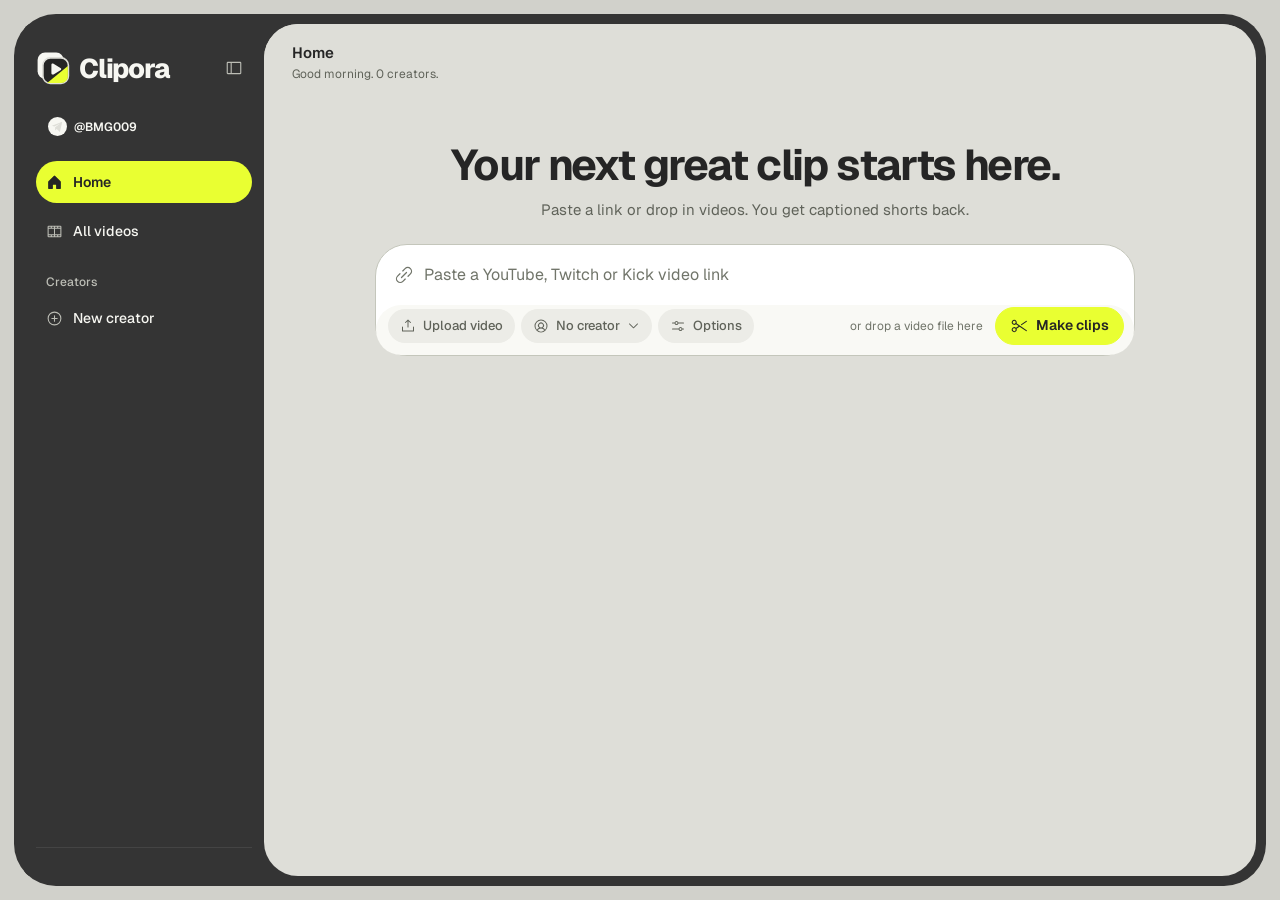
==== web/index.html @ 56793421 "Add Clipora studio redesign and Telegram identity" ====
<!doctype html>
<html lang="en">
<head>
<meta charset="utf-8">
<meta name="viewport" content="width=device-width, initial-scale=1">
<title>Clipora</title>
<link rel="icon" type="image/svg+xml" href="/brand/favicon.svg">
<link rel="preconnect" href="https://fonts.googleapis.com">
<link rel="preconnect" href="https://fonts.gstatic.com" crossorigin>
<link href="https://fonts.googleapis.com/css2?family=Geist:wght@400;500;600;700&family=Inter:wght@300&family=Archivo+Black&family=Anton&family=Poppins:wght@800&display=swap" rel="stylesheet">
<style>
:root{
  --brand:#e9ff32;--brand-press:#F27A1F;--brand-ink:#252525;--brand-soft:#FFF2E8;--brand-line:#FFD9BC;--brand-deep:#A9480A;
  --frame:#343434;--frame-2:#2C221D;--frame-line:rgba(255,255,255,.08);--frame-text:#F4EEEA;--frame-dim:#A99A91;
  --bg:#FFFFFF;--muted:#F7F4F1;--line:#EEE8E4;--line-2:#E1D9D3;
  --text:#211813;--dim:#6D6159;--faint:#A0948C;
  --good:#0F8A57;--good-soft:#E6F6EE;--bad:#D3343F;--bad-soft:#FDECEE;--live:#E5323F;
  --r-lg:16px;--r:12px;--r-sm:8px;
  color-scheme:light;
}
*{box-sizing:border-box}
[hidden]{display:none!important}
html,body{height:100%}
body{margin:0;background:var(--frame);color:var(--text);font:14px/1.5 "Geist","Segoe UI",system-ui,sans-serif;-webkit-font-smoothing:antialiased;overflow:hidden}
h1,h2,h3,h4,p{margin:0}
button,input,select,textarea{font:inherit;color:inherit}
svg{width:18px;height:18px;flex:none;fill:currentColor}
::selection{background:var(--brand-line)}
:focus-visible{outline:2px solid var(--brand);outline-offset:2px}
::-webkit-scrollbar{width:10px;height:10px}::-webkit-scrollbar-thumb{background:#E2D9D7;border-radius:999px;border:3px solid #fff}

/* ---------- frame */
.app{display:grid;grid-template-columns:240px minmax(0,1fr);height:100vh}
.side{background:var(--frame);color:var(--frame-text);display:flex;flex-direction:column;height:100vh;padding:14px 10px 12px;min-width:0}
.side-head{display:flex;align-items:center;justify-content:space-between;gap:8px;padding:4px 4px 22px 6px}
.side-head .logo{height:36px;width:auto;display:block}
.side-head .mark{display:none;width:34px;height:34px}
.icon-btn{width:36px;height:36px;display:grid;place-items:center;border-radius:var(--r);border:0;background:transparent;color:var(--dim);cursor:pointer;flex:none}
.side .icon-btn{color:var(--frame-dim)}
.icon-btn:active{background:var(--muted)}.side .icon-btn:active{background:var(--frame-2)}
.nav{display:flex;flex-direction:column;gap:2px;overflow-y:auto;flex:1;min-height:0;scrollbar-width:none}
.nav::-webkit-scrollbar{display:none}
.nav h4{font-size:12px;font-weight:500;color:var(--frame-dim);padding:14px 10px 4px}
.nav-item{display:flex;align-items:center;gap:10px;width:100%;min-height:34px;padding:0 10px;border-radius:7px;border:0;background:transparent;color:var(--frame-text);font-size:14px;font-weight:500;cursor:pointer;text-align:left}
.nav-item svg{width:17px;height:17px}
.nav-item svg{color:var(--frame-dim)}
.nav-item:active{background:var(--frame-2)}
.nav-item.on{background:var(--brand);color:var(--brand-ink);font-weight:600}
.nav-item.on svg{color:var(--brand-ink)}
.label{flex:1;min-width:0;overflow:hidden;text-overflow:ellipsis;white-space:nowrap}
.count{font-size:11px;font-weight:600;padding:2px 8px;border-radius:999px;background:rgba(255,255,255,.1);color:var(--frame-text);white-space:nowrap}
.nav-item.on .count{background:rgba(42,26,18,.14);color:var(--brand-ink)}
.avatar{width:26px;height:26px;border-radius:50%;background:rgba(255,139,51,.18);color:#FFB27A;display:grid;place-items:center;font-size:11px;font-weight:700;flex:none;overflow:hidden}
img.avatar{object-fit:cover;background:rgba(255,255,255,.08)}
.tav{width:34px;height:34px;border-radius:50%;object-fit:cover;flex:none;background:var(--muted)}
#title{display:flex;align-items:center;gap:10px}
.chprev{display:flex;align-items:center;gap:12px;padding:10px 12px;border-radius:12px;background:var(--muted);animation:rise .25s ease both}
.chprev img,.chprev .ph{width:44px;height:44px;border-radius:50%;object-fit:cover;flex:none;background:#EFE7E1}
.chprev b{display:block;font-size:14px;color:var(--brand-ink)}
.chprev span{font-size:12px;color:var(--faint)}
.chprev.bad{background:#FDECEC;color:#A12A2A;font-size:13px}
.chprev .sk{width:120px}
.nav-item.on .avatar{background:var(--brand-ink);color:var(--brand)}
.nav-item.on img.avatar{background:var(--brand-ink)}
.live-dot{width:8px;height:8px;border-radius:50%;background:var(--live);animation:pulse 1.3s infinite;flex:none}
.side-foot{display:flex;flex-direction:column;gap:2px;padding-top:12px;border-top:1px solid var(--frame-line)}
.side-card{background:var(--frame-2);border-radius:var(--r);padding:12px 14px;margin-top:8px;font-size:12px;color:var(--frame-dim);display:flex;flex-direction:column;gap:7px}
.side-card div{display:flex;align-items:center;gap:9px}
.led{width:7px;height:7px;border-radius:50%;background:#3DDC97;flex:none}.led.no{background:#FF6B78}.led.mid{background:var(--brand)}
.plans-btn{margin-top:10px;width:100%;background:var(--frame-text);color:var(--brand-ink);border:0}
.scrim{display:none}

main{background:var(--bg);margin:8px 8px 8px 0;border-radius:var(--r-lg);height:calc(100vh - 16px);overflow-y:auto;min-width:0;scrollbar-gutter:stable}
.topbar{position:sticky;top:0;z-index:5;background:var(--bg);display:flex;flex-wrap:wrap;align-items:center;gap:12px;padding:10px 28px;min-height:54px;border-bottom:1px solid transparent;transition:border-color .2s ease}
.topbar.stuck{border-color:var(--line)}
#vbanner:empty{display:none}
.upd{display:grid;gap:14px}
.upd ul{margin:0;padding-left:18px;display:grid;gap:4px;font-size:13px;color:var(--text);max-height:180px;overflow:auto}
.upd ul small{color:var(--dim)}
.upd .cmd{display:flex;gap:8px;align-items:center}
.upd .cmd code{flex:1;min-width:0;overflow-wrap:anywhere;font-size:12px;background:var(--muted);border-radius:8px;padding:9px 11px}
.upd h3{font-size:13px;font-weight:600;color:var(--brand-ink);margin:0}
.vb{display:flex;align-items:center;gap:12px;margin:12px 28px 0;padding:12px 12px 12px 16px;border-radius:12px;background:#FFF4E6;color:#7A3E0C;font-size:14px;animation:rise .3s ease both}
.vb svg{width:18px;height:18px;flex:none;color:var(--brand-deep)}
.vb span{flex:1;min-width:0}
.vb b{color:#5A2C06}
@media (max-width:640px){.vb{margin:10px 16px 0;flex-wrap:wrap}}
.topbar .titles{flex:1;min-width:0}
#tpic:empty{display:none}
#tpic img,#tpic .avatar{width:42px;height:42px;border-radius:50%;object-fit:cover;display:block;font-size:15px}
#tpic span.avatar{background:var(--brand-soft);color:var(--brand-deep);display:grid;place-items:center;font-weight:700}
#tpic.live img,#tpic.live .avatar{padding:2px;background:#fff;border:2px solid #E5323F}
.topbar.tabbed{border-color:var(--line)}
.topbar.tabbed .titles{flex:0 1 auto;max-width:34%}
.topbar.tabbed #actions{margin-left:auto}
.utabs:empty{display:none}
.utabs{display:flex;gap:2px;padding:3px;background:var(--muted);border-radius:11px;overflow-x:auto;scrollbar-width:none}
@media (min-width:761px){.topbar.tabbed{position:sticky}.topbar.tabbed .utabs{position:absolute;left:50%;top:50%;transform:translate(-50%,-50%)}.topbar.tabbed .titles{max-width:calc(50% - 230px)}}
@media (max-width:760px){.utabs{order:5;flex-basis:100%;margin:2px 0 0;position:relative}.topbar.tabbed .titles{max-width:none;flex:1}}
.utabs .tabbtn{height:34px;padding:0 14px;border-radius:8px;background:transparent;color:var(--dim);font-size:13px;transition:background-color .18s ease,color .18s ease}
.utabs .tabbtn:hover{background:#EDE3DB;color:var(--text)}
.utabs .tabbtn::after{display:none}
.utabs .tabbtn.on{background:transparent;color:var(--brand-ink)}
.utabs .tabbtn{position:relative;z-index:1}
.utabs .ind{position:absolute;top:3px;bottom:3px;left:0;border-radius:8px;background:var(--brand);z-index:0;transition:transform .32s cubic-bezier(.3,.7,.2,1),width .32s cubic-bezier(.3,.7,.2,1)}
.utabs .tabbtn,.utabs .tabbtn svg,.utabs .tabbtn .n{transition:color .25s ease,background-color .25s ease}
.utabs .tabbtn.on svg{color:var(--brand-ink)}
.utabs .tabbtn .n{background:var(--muted);color:var(--dim)}
.utabs .tabbtn.on .n{background:rgba(42,26,18,.14);color:var(--brand-ink)}
.rdot{flex:none;width:9px;height:9px;border-radius:50%;background:#fff}
.btn .rdot.on{background:#E5323F;animation:pulse 1.3s infinite}
/* live stream panel */
.stream{display:grid;grid-template-columns:minmax(0,1.65fr) minmax(250px,1fr);gap:14px;background:#343434;border-radius:16px;padding:12px;margin-bottom:22px;color:#EFE5DE;animation:rise .3s ease both}
.stream .player{position:relative;aspect-ratio:16/9;border-radius:10px;overflow:hidden;background:#000}
.stream iframe{position:absolute;inset:0;width:100%;height:100%;border:0}
.noembed{position:absolute;inset:0;display:flex;flex-direction:column;align-items:center;justify-content:center;gap:8px;padding:20px;text-align:center;background:#120D0A;color:#EFE5DE}
.noembed .logo{width:40px;height:40px;border-radius:10px;display:grid;place-items:center;margin-bottom:4px}
.noembed .logo svg{width:22px;height:22px}
.noembed b{font-size:15px;color:#fff}
.noembed span{font-size:13px;color:#B9A597;max-width:380px}
.noembed .btn{margin-top:6px}
.sinfo{display:flex;flex-direction:column;gap:12px;padding:6px 6px 4px 2px;min-width:0}
.sinfo .top{display:flex;align-items:center;gap:8px;flex-wrap:wrap}
.sinfo .logo{flex:none;width:28px;height:28px;border-radius:8px;display:grid;place-items:center}
.sinfo .logo svg{width:16px;height:16px}
.sinfo .lv{display:inline-flex;align-items:center;gap:6px;font-size:12px;font-weight:600;background:#E5323F;color:#fff;padding:3px 10px;border-radius:999px}
.sinfo .lv i{width:6px;height:6px;border-radius:50%;background:#fff;animation:pulse 1.3s infinite}
.sinfo h3{font-size:16px;line-height:1.4;font-weight:600;color:#fff;display:-webkit-box;-webkit-line-clamp:3;-webkit-box-orient:vertical;overflow:hidden;overflow-wrap:anywhere}
.sinfo .by{font-size:12px;color:#B9A597;margin-top:-6px}
.sstats{display:grid;grid-template-columns:repeat(auto-fit,minmax(84px,1fr));gap:8px}
.sstats div{background:rgba(255,255,255,.06);border-radius:10px;padding:10px 12px}
.sstats b{display:block;font-size:17px;font-weight:700;color:#fff;letter-spacing:-.01em}
.sstats span{font-size:11px;color:#B9A597}
.sinfo .cta{margin-top:auto;display:flex;flex-direction:column;gap:8px}
.sinfo .cta .btn{height:46px;width:100%;justify-content:center;font-size:15px}
.sinfo .cta small{font-size:12px;color:#B9A597;text-align:center}
.splat{display:flex;gap:4px;margin-left:auto}
.splat button{display:grid;place-items:center;width:30px;height:30px;border:0;border-radius:8px;background:rgba(255,255,255,.06);color:#B9A597;cursor:pointer;transition:background-color .15s ease}
.splat button:hover{background:rgba(255,255,255,.12)}
.splat button.on{background:rgba(255,139,51,.22)}
.splat svg{width:15px;height:15px}
@media (max-width:960px){.stream{grid-template-columns:1fr}}
.sbadge{display:inline-flex;align-items:center;gap:6px;margin-top:3px;font-size:11px;font-weight:600;padding:2px 8px 2px 7px;border-radius:999px;background:var(--muted);color:var(--dim)}
.sbadge i{width:6px;height:6px;border-radius:50%;background:currentColor}
.sbadge.live{background:#FDECEC;color:#C53030}.sbadge.live i,.sbadge.rec i{animation:pulse 1.3s infinite}
.sbadge.rec{background:#E5323F;color:#fff}
.sbadge svg{width:12px;height:12px}
.sbadge{white-space:nowrap;max-width:100%}
.topbar .titles{overflow:hidden}
@media (max-width:560px){#tpic img,#tpic .avatar{width:36px;height:36px}.topbar #actions .btn[data-act=golive]{font-size:0;gap:0;width:38px;padding:0;justify-content:center}.topbar #actions .btn[data-act=golive] .rdot{width:12px;height:12px}}
.ttabs{display:inline-flex;gap:2px;padding:3px;background:var(--muted);border-radius:10px}
.ttabs .tabbtn{height:32px;padding:0 12px;border-radius:8px;font-size:13px;color:var(--dim)}
.ttabs .tabbtn::after{display:none}
.ttabs .tabbtn svg{width:16px;height:16px}
.ttabs .tabbtn:hover{background:#EDE3DB;color:var(--text)}
.ttabs .tabbtn.on{background:var(--brand-soft);color:var(--brand-ink)}
.ttabs .tabbtn.on .n{background:#fff}
#actions{display:flex;align-items:center;gap:10px;flex-wrap:wrap;justify-content:flex-end}
#actions a.btn{text-decoration:none}
@media (max-width:560px){#actions .btn .long{display:none}}
@media (max-width:900px){.ttabs .tabbtn .lbl{display:none}.ttabs .tabbtn{padding:0 10px}}
/* channels in Setup */
.chans{display:flex;flex-direction:column;gap:8px}
.chan{display:flex;align-items:center;gap:12px;padding:10px 12px;border-radius:12px;background:var(--muted);min-height:64px}
.chan .logo{flex:none;width:36px;height:36px;border-radius:10px;display:grid;place-items:center}
.chan .logo svg{width:20px;height:20px}
.chan .pic{flex:none;width:40px;height:40px;border-radius:50%;object-fit:cover;background:#EFE7E1}
.chan .who{flex:1;min-width:0}
.chan .who b{display:block;font-size:14px;color:var(--brand-ink);white-space:nowrap;overflow:hidden;text-overflow:ellipsis}
.chan .who span{font-size:12px;color:var(--faint)}
.chan input{flex:1;min-width:0}
.chan .main{display:inline-flex;align-items:center;gap:6px;font-size:12px;font-weight:600;color:var(--dim);cursor:pointer;white-space:nowrap}
.chan .main input{accent-color:var(--brand);width:15px;height:15px;flex:none}
.chan .sbadge{margin:0}
@media (max-width:640px){.chan{flex-wrap:wrap}.chan .main{order:5}}
.topbar h1{font-size:15px;font-weight:600;letter-spacing:-.01em;color:var(--brand-ink)}
.topbar p{font-size:12px;color:var(--dim);margin-top:0;overflow-wrap:anywhere}
.icon-btn.menu{display:none}
.content{padding:28px 32px 72px;max-width:1280px;margin:0 auto}
.row{display:flex;gap:8px;flex-wrap:wrap;align-items:center}
.grow{flex:1}

/* ---------- collapsed sidebar */
.app.mini{grid-template-columns:76px minmax(0,1fr)}
.app.mini .side-head{flex-direction:column;padding:2px 0 18px}
.app.mini .side-head .logo{display:none}.app.mini .side-head .mark{display:block}
.app.mini .label,.app.mini .count,.app.mini .nav h4,.app.mini .side-card,.app.mini .plans-btn{display:none}
.app.mini .nav-item{justify-content:center;padding:0}
.app.mini .nav-item .live-dot{position:absolute;margin:-20px -22px 0 0}
.avatar.ring{border:2px solid #E5323F;padding:1px;background-clip:content-box}
img.avatar.ring{background:transparent}
.sb-tag{margin-left:auto;display:inline-flex;align-items:center;gap:5px;font-size:11px;font-weight:600;color:#FF8A8A;background:rgba(229,50,63,.16);padding:1px 7px 1px 6px;border-radius:5px}
.sb-tag i{width:6px;height:6px;border-radius:50%;background:currentColor;animation:pulse 1.3s infinite}
.sb-tag.rec{background:#E5323F;color:#fff}
.nav-item.on .sb-tag{background:#E5323F;color:#fff}
.app.mini .sb-tag{display:none}

/* ---------- buttons */
.btn{display:inline-flex;align-items:center;justify-content:center;gap:8px;height:38px;padding:0 14px;border-radius:var(--r);border:1px solid var(--line-2);background:#fff;color:var(--text);cursor:pointer;text-decoration:none;white-space:nowrap;font-weight:600}
.btn:active{background:var(--muted)}
.btn.primary{background:var(--brand);border-color:var(--brand);color:var(--brand-ink)}
.btn.primary:active{background:var(--brand-press);border-color:var(--brand-press)}
.btn.dark{background:var(--brand-ink);border-color:var(--brand-ink);color:#fff}
.btn.dark svg{color:var(--brand)}
.btn.danger{background:var(--bad-soft);border-color:transparent;color:var(--bad)}
.btn.ghost{background:transparent;border-color:transparent;color:var(--dim)}
.btn.sm{height:32px;padding:0 11px;font-size:13px;gap:6px}
.btn.sm svg{width:16px;height:16px}
.btn.icon{width:32px;padding:0}
.btn.lg{height:44px;padding:0 20px;font-size:15px}
.btn:disabled{opacity:.45;cursor:default;pointer-events:none}

/* ---------- fields */
:where(input:not([type=checkbox],[type=radio],[type=file],[type=range]),select,textarea){width:100%;height:40px;padding:0 12px;background:#fff;border:1px solid var(--line-2);border-radius:var(--r-sm);min-width:0;outline:none;transition:border-color .15s ease}
:where(textarea){height:auto;padding:10px 12px;resize:vertical}
:where(input:not([type=checkbox],[type=radio],[type=file],[type=range]),select,textarea):hover{border-color:#D9CCC2}
:where(input:not([type=checkbox],[type=radio],[type=file],[type=range]),select,textarea):focus{background:#fff;border-color:var(--brand)}
input:not([type=checkbox],[type=radio],[type=range]):focus-visible,select:focus-visible,textarea:focus-visible{outline:none}
input::placeholder,textarea::placeholder{color:var(--faint)}
label.f{display:flex;flex-direction:column;gap:7px;font-size:12px;color:var(--dim);font-weight:600}
label.sw{display:flex;align-items:center;gap:12px;cursor:pointer;color:var(--text);font-weight:600}
label.sw input{appearance:none;width:38px;height:22px;border-radius:999px;background:#DCD2D0;position:relative;cursor:pointer;flex:none;margin:0}
label.sw input::after{content:"";position:absolute;top:3px;left:3px;width:16px;height:16px;border-radius:50%;background:#fff;transition:transform .15s}
label.sw input:checked{background:var(--brand)}label.sw input:checked::after{transform:translateX(16px)}
label.sw small{display:block;color:var(--dim);font-size:12px;font-weight:400}
label.ck{display:inline-flex;align-items:center;gap:8px;height:36px;padding:0 13px;border-radius:var(--r);cursor:pointer;background:#fff;border:1px solid var(--line-2);font-weight:500}
label.ck:has(input:checked){background:var(--brand-soft);border-color:var(--brand-line);color:var(--brand-ink)}
label.ck input{accent-color:var(--brand);margin:0}
.fields{display:grid;grid-template-columns:repeat(auto-fit,minmax(210px,1fr));gap:18px}
.span{grid-column:1/-1}

/* ---------- surfaces */
.card{background:#fff;border:1px solid var(--line);border-radius:var(--r);padding:22px;margin-bottom:16px}
.card>h2,.card-head h2{font-size:15px;font-weight:600;color:var(--brand-ink)}
.card>h2{margin-bottom:4px}
.card>h2+.help{margin-bottom:18px}
.card-head{display:flex;align-items:flex-start;justify-content:space-between;gap:14px;flex-wrap:wrap;margin-bottom:18px}
.help,.sub{color:var(--dim);font-size:13px}
.tabs{display:flex;gap:4px;border-bottom:1px solid var(--line);margin-bottom:22px;overflow-x:auto;scrollbar-width:none}
.tabbtn{position:relative;display:inline-flex;align-items:center;gap:8px;height:46px;padding:0 14px;border:0;background:transparent;color:var(--faint);cursor:pointer;font-weight:600;font-size:14px;border-radius:10px 10px 0 0;white-space:nowrap}
.tabbtn svg{width:17px;height:17px}
.tabbtn .n{font-size:11px;font-weight:600;min-width:20px;padding:1px 7px;border-radius:999px;background:var(--muted);color:var(--dim);text-align:center;transition:background-color .15s ease,color .15s ease}
.tabbtn::after{content:"";position:absolute;left:12px;right:12px;bottom:-1px;height:3px;border-radius:3px 3px 0 0;background:var(--brand);opacity:0}
.tabbtn.on{color:var(--brand-ink)}
.tabbtn.on::after{opacity:1;animation:tabin .28s ease}
.tabbtn.on .n{background:var(--brand-soft);color:var(--brand-ink)}
.tabbtn.on svg{color:var(--brand)}
@keyframes tabin{from{transform:scaleX(.3);opacity:0}to{transform:none;opacity:1}}
.pill{display:inline-flex;align-items:center;gap:6px;font-size:12px;font-weight:600;padding:2px 9px;border-radius:999px;background:var(--muted);color:var(--dim);white-space:nowrap;text-decoration:none}
.pill.ok{color:var(--good);background:var(--good-soft)}
.pill.bad{color:var(--bad);background:var(--bad-soft)}
.pill.warn{color:var(--brand-deep);background:var(--brand-soft)}
.pill.live{color:#fff;background:var(--live)}
.pill.brand{color:var(--brand-ink);background:var(--brand)}
.dot{width:7px;height:7px;border-radius:50%;background:currentColor;animation:pulse 1.3s infinite}
@keyframes pulse{50%{opacity:.3}}
.empty{border:1px dashed var(--line-2);border-radius:var(--r);padding:48px 20px;text-align:center;color:var(--dim);display:flex;flex-direction:column;align-items:center;gap:4px}
.empty img{width:56px;height:56px;margin-bottom:12px}
.empty b{display:block;color:var(--brand-ink);font-size:15px;font-weight:600}

/* ---------- home hero + composer */
.hero{position:relative;padding:44px 28px 52px;text-align:center}
.hero .ga-bg{position:absolute;top:24px;bottom:-40px;left:0;width:100%;pointer-events:none;user-select:none;z-index:0;
  -webkit-mask-image:linear-gradient(to bottom,transparent 0%,black 14%,black 70%,transparent 100%);mask-image:linear-gradient(to bottom,transparent 0%,black 14%,black 70%,transparent 100%)}
.hero>:not(.ga-bg){position:relative;z-index:2}
#view{position:relative;z-index:1}
.hero h2{font-size:clamp(21px,5.2vw,28px);font-weight:700;letter-spacing:-.03em;color:var(--brand-ink);line-height:1.2;text-wrap:balance}
.hero>p{color:var(--dim);margin:8px auto 22px;max-width:520px;font-size:15px}
.composer{max-width:760px;margin:0 auto;background:#fff;border:1px solid var(--line-2);border-radius:var(--r-lg);text-align:left;transition:background-color .15s ease,border-color .15s ease}
.composer:has(#url:focus){border-color:#FFB27A}
.composer.compact{max-width:none;margin-bottom:28px;background:var(--muted)}
.composer.over{background:var(--brand-soft);border-color:var(--brand)}
.composer :focus-visible{outline:none}
.composer-input{position:relative;display:flex;align-items:center}
.composer-input>svg{position:absolute;left:18px;color:var(--faint);width:20px;height:20px;transition:color .15s ease}
.composer-input:focus-within>svg{color:var(--brand)}
.composer-input input,.composer-input input:focus{height:60px;border:0;background:transparent;padding:0 18px 0 48px;font-size:16px;border-radius:var(--r-lg) var(--r-lg) 0 0}
.composer-bar{display:flex;align-items:center;gap:6px;flex-wrap:wrap;padding:2px 10px 10px 12px}
.chip{display:inline-flex;align-items:center;gap:7px;height:34px;padding:0 12px;border-radius:999px;border:0;background:var(--muted);color:var(--dim);font-weight:500;font-size:13px;cursor:pointer;white-space:nowrap;transition:background-color .15s ease,color .15s ease}
.composer.compact .chip{background:#fff}
.chip svg{width:16px;height:16px}
.chip:hover,.chip:focus-visible{background:#EDE3DB;color:var(--text)}
.chip.on,.pick.open .chip{background:var(--brand-soft);color:var(--brand-ink)}
.hint{font-size:12px;color:var(--faint);margin-right:6px}
.composer-bar{flex-wrap:nowrap}
.composer-bar .grow{display:none}
.composer-bar .hint{flex:1 1 0;min-width:0;text-align:right;overflow:hidden;white-space:nowrap;text-overflow:ellipsis}
@media (max-width:560px){.composer-bar{flex-wrap:wrap}}
.composer-opts{display:grid;grid-template-rows:0fr;opacity:0;transition:grid-template-rows .32s ease,opacity .25s ease}
.composer-opts.open{grid-template-rows:1fr;opacity:1}
.composer-opts>.og{min-height:0;overflow:hidden;padding:0 12px;transition:padding .32s ease}
.composer-opts.open>.og{padding-bottom:12px}
/* attachments: link preview and files */
.att{display:grid;grid-template-rows:0fr;transition:grid-template-rows .3s ease}
.att.has{grid-template-rows:1fr}
.att>div{min-height:0;overflow:hidden}
.att-in{display:flex;flex-direction:column;gap:8px;padding:0 12px 8px}
.lp{display:flex;align-items:center;gap:12px;padding:8px;border-radius:12px;background:var(--muted);animation:rise .28s ease both}
.composer.compact .lp{background:#fff}
.lp .th{position:relative;flex:none;width:112px;aspect-ratio:16/9;border-radius:8px;overflow:hidden;background:#252525}
.lp .th img{width:100%;height:100%;object-fit:cover;display:block}
.lp .th .du{position:absolute;right:5px;bottom:5px;background:rgba(20,12,8,.82);color:#fff;font-size:11px;font-weight:600;padding:1px 6px;border-radius:6px}
.lp .tx{min-width:0;flex:1}
.lp .tx b{display:block;font-size:14px;font-weight:600;color:var(--brand-ink);white-space:nowrap;overflow:hidden;text-overflow:ellipsis}
.lp .tx span{display:block;font-size:12px;color:var(--faint);margin-top:2px;white-space:nowrap;overflow:hidden;text-overflow:ellipsis}
.lp .ok{flex:none;display:inline-flex;align-items:center;gap:6px;font-size:12px;font-weight:600;color:#1F7A4D;background:#E3F4EA;padding:4px 10px;border-radius:999px}
.lp .ok svg{width:14px;height:14px}
.lp .ok.live{background:#E5323F;color:#fff}
.lp .ok.live i{width:6px;height:6px;border-radius:50%;background:#fff;animation:pulse 1.3s infinite}
.lp.bad{background:#FDECEC;color:#A12A2A;font-size:13px;padding:10px 12px}
.lp.bad>span{flex:1;min-width:0}
.lp.bad b{display:block;font-weight:600;white-space:nowrap;overflow:hidden;text-overflow:ellipsis;color:#7A1F1F}
.lp.wait .rm{margin-left:auto}
.lp.bad svg{width:16px;height:16px;flex:none}
.lp.wait .th,.sk{background:linear-gradient(90deg,#EFE7E1 0%,#F8F3EF 50%,#EFE7E1 100%);background-size:200% 100%;animation:shimmer 1.2s linear infinite}
.sk{display:block;height:10px;border-radius:6px;margin:4px 0}
.lp{position:relative;overflow:hidden}
.lp .th video{width:100%;height:100%;object-fit:cover;display:block}
.lp .tx em{font-style:normal;color:#A12A2A}
.lp .ok.up{background:var(--brand-soft);color:var(--brand-ink);min-width:52px;justify-content:center}
.lp .rm{flex:none;width:30px;height:30px;border-radius:8px;border:0;background:transparent;color:var(--faint);display:grid;place-items:center;cursor:pointer;transition:background-color .15s ease,color .15s ease}
.lp .rm:hover,.lp .rm:focus-visible{background:#FDECEC;color:#C53030}
.lp .rm svg{width:14px;height:14px}
.lp .pbar{position:absolute;left:0;bottom:0;height:3px;background:var(--brand);transition:width .2s ease}
.addrow{display:flex;align-items:center;gap:8px;width:100%;height:42px;padding:0 12px;border:0;border-radius:12px;background:transparent;color:var(--dim);font-size:13px;font-weight:600;cursor:pointer;transition:background-color .15s ease,color .15s ease;animation:rise .28s ease both}
.addrow:hover,.addrow:focus-visible{background:var(--brand-soft);color:var(--brand-ink)}
.addrow svg{width:16px;height:16px}
.addrow span{margin-left:auto;font-weight:500;color:var(--faint);font-size:12px}
@media (max-width:560px){.lp .th{width:88px}.lp .ok{display:none}}
.btn.primary:disabled{background:#F3E7DD;color:#B9A597;cursor:not-allowed}
@keyframes rise{from{opacity:0;transform:translateY(6px)}to{opacity:1;transform:none}}
@keyframes shimmer{from{background-position:200% 0}to{background-position:-200% 0}}
@keyframes spin{to{transform:rotate(360deg)}}
.working{margin-left:auto;display:inline-flex;align-items:center;gap:6px;font-size:11px;font-weight:600;color:var(--brand);background:rgba(255,139,51,.14);padding:2px 8px 2px 6px;border-radius:999px}
.working i{width:10px;height:10px;border-radius:50%;border:2px solid currentColor;border-right-color:transparent;animation:spin .8s linear infinite}
.nav-item.on .working{background:rgba(42,26,18,.14);color:var(--brand-ink)}
.app.mini .nav-item .working{display:none}

/* custom dropdown: a dark panel, no border or shadow needed against the white */
.pick{position:relative}
.pick .car{width:13px;height:13px;transition:transform .15s ease}
.pick.open .car{transform:rotate(180deg)}
.pick-menu{position:absolute;top:calc(100% + 6px);left:0;z-index:30;min-width:230px;max-height:280px;overflow:auto;background:#252525;border-radius:12px;padding:6px;
  opacity:0;visibility:hidden;transform:translateY(-6px);pointer-events:none;transition:opacity .18s ease,transform .18s ease,visibility .18s}
.pick.open .pick-menu{opacity:1;visibility:visible;transform:none;pointer-events:auto}
.pick-opt{display:flex;align-items:center;gap:10px;width:100%;padding:8px 10px;border:0;background:transparent;color:#E9DED6;border-radius:8px;font-size:13px;font-weight:500;text-align:left;cursor:pointer;transition:background-color .15s ease,color .15s ease}
.pick-opt:hover,.pick-opt:focus-visible{background:rgba(255,255,255,.08);color:#fff}
.pick-new{display:flex;align-items:center;gap:10px;width:100%;margin-top:4px;padding:8px 10px;border:0;border-top:1px solid rgba(255,255,255,.08);border-radius:0 0 8px 8px;background:transparent;color:#FFB27A;font-size:13px;font-weight:600;text-align:left;cursor:pointer;transition:background-color .15s ease,color .15s ease}
.pick-new:hover,.pick-new:focus-visible{background:rgba(255,139,51,.14);color:#FFC79D}
.pick-new .av{background:rgba(255,139,51,.18)}
.pick-empty{margin:6px 10px 4px;font-size:12px;line-height:1.45;color:#B9A597}
img.av{object-fit:cover}
.pick-opt .av,.pick-new .av{flex:none;width:24px;height:24px;border-radius:7px;display:grid;place-items:center;font-size:11px;font-weight:700;background:rgba(255,139,51,.18);color:#FFB27A}
.pick-new .av svg,.pick-opt .av svg{width:14px;height:14px}
.pick-opt .tick{margin-left:auto;width:15px;height:15px;color:var(--brand);visibility:hidden}
.pick-opt[aria-selected=true] .tick{visibility:visible}
.pick-opt[aria-selected=true]{color:#fff}

/* options panel */
.og{display:grid;grid-template-columns:repeat(2,minmax(0,1fr));gap:8px}
.ob{background:var(--muted);border-radius:12px;padding:12px 14px 14px;min-width:0}
.composer.compact .ob{background:#fff}
.ob.wide{grid-column:1/-1}
.ot{font-size:12px;font-weight:600;color:var(--dim);margin-bottom:10px}
.nsteps{display:grid;grid-template-columns:repeat(3,minmax(0,1fr));gap:8px}
.nstep{display:flex;flex-direction:column;gap:6px;background:#fff;border-radius:10px;padding:10px 10px 8px}
.composer.compact .nstep{background:var(--muted)}
.nstep>span{font-size:12px;color:var(--faint)}
.nstep .ctl{display:flex;align-items:center;gap:6px}
.nstep .ctl button{flex:none;width:28px;height:28px;border-radius:8px;border:0;background:var(--muted);color:var(--text);display:grid;place-items:center;cursor:pointer;transition:background-color .15s ease,color .15s ease}
.composer.compact .nstep .ctl button{background:#fff}
.nstep .ctl button:hover,.nstep .ctl button:focus-visible{background:var(--brand);color:#fff}
.nstep .ctl button svg{width:14px;height:14px}
.nstep input,.nstep input:focus{flex:1;min-width:0;height:30px;padding:0;border:0;background:transparent;text-align:center;font-size:20px;font-weight:700;color:var(--brand-ink);-moz-appearance:textfield}
.nstep input::-webkit-inner-spin-button,.nstep input::-webkit-outer-spin-button,.range input::-webkit-inner-spin-button,.range input::-webkit-outer-spin-button{-webkit-appearance:none;margin:0}
.nstep .ctl i{font-style:normal;font-size:12px;color:var(--faint);width:10px}
.tiles3{display:grid;grid-template-columns:repeat(3,minmax(0,1fr));gap:8px}
.tile-o{display:flex;flex-direction:column;gap:7px;padding:6px 6px 8px;border:0;border-radius:10px;background:#fff;color:var(--dim);font-size:12px;font-weight:600;cursor:pointer;text-align:center;transition:background-color .15s ease,color .15s ease}
.composer.compact .tile-o{background:var(--muted)}
.tile-o:hover,.tile-o:focus-visible{background:#EDE3DB;color:var(--text)}
.tile-o[aria-pressed=true]{background:var(--brand-soft);color:var(--brand-ink)}
.cap-prev{height:54px;border-radius:7px;background:#343434;display:flex;align-items:center;justify-content:center;white-space:nowrap;overflow:hidden;font-size:14px;line-height:1;color:#fff;letter-spacing:0;-webkit-text-stroke:1px #000;paint-order:stroke fill}
.cap-prev b{font-weight:inherit}
.lay-prev{height:54px;border-radius:7px;background:#343434;display:grid;place-items:center}
.lay-prev .ph{position:relative;width:28px;height:48px;border-radius:4px;overflow:hidden;background:#4A3428}
.lay-prev .ph::before{content:"";position:absolute;inset:0;background:linear-gradient(160deg,#B4643A,#5E3A2A);filter:blur(3px);opacity:.75}
.lay-prev .ph i{position:absolute;left:0;right:0;top:50%;transform:translateY(-50%);height:16px;background:linear-gradient(135deg,#e9ff32,#FFB27A)}
.lay-prev.zoom .ph i{left:-6px;right:-6px;height:24px}
.lay-prev.crop .ph i{left:0;right:0;top:0;height:100%;transform:none}
.seg{display:flex;gap:4px;background:#fff;border-radius:10px;padding:4px}
.composer.compact .seg{background:var(--muted)}
.seg button{flex:1;display:flex;flex-direction:column;align-items:center;gap:1px;padding:7px 6px;border:0;border-radius:7px;background:transparent;color:var(--dim);font-size:13px;font-weight:600;cursor:pointer;transition:background-color .15s ease,color .15s ease}
.seg button small{font-size:11px;font-weight:500;color:var(--faint);transition:color .15s ease}
.seg button:hover,.seg button:focus-visible{background:#EDE3DB;color:var(--text)}
.seg button[aria-pressed=true]{background:var(--brand-soft);color:var(--brand-ink)}
.seg button[aria-pressed=true] small{color:#B8693A}
.range{display:flex;align-items:center;gap:8px}
.range label{flex:1;display:flex;align-items:center;gap:6px;background:#fff;border-radius:10px;padding:0 10px;height:44px;font-size:12px;color:var(--faint);min-width:0}
.composer.compact .range label{background:var(--muted)}
.range input,.range input:focus{flex:1;min-width:0;height:40px;border:0;background:transparent;padding:0;font-size:15px;font-weight:600;color:var(--brand-ink);-moz-appearance:textfield}
.range>svg{width:14px;height:14px;color:var(--faint);flex:none}
@media (max-width:640px){.og{grid-template-columns:1fr}.nsteps{grid-template-columns:1fr}}

/* ---------- home blocks */
.tiles{display:grid;grid-template-columns:repeat(4,minmax(0,1fr));gap:16px;margin-bottom:16px}
.tile{background:#fff;border:1px solid var(--line);border-radius:var(--r);padding:16px 18px;display:flex;flex-direction:column}
.tile i{width:32px;height:32px;border-radius:var(--r-sm);background:var(--brand-soft);color:var(--brand-deep);display:grid;place-items:center;margin-bottom:14px}
.tile i svg{width:18px;height:18px}
.tile b{font-size:26px;font-weight:600;letter-spacing:-.03em;font-variant-numeric:tabular-nums;color:var(--brand-ink);line-height:1.1}
.tile span{font-size:13px;color:var(--dim);margin-top:2px}
.home-grid{display:grid;grid-template-columns:minmax(0,1.9fr) minmax(300px,1fr);gap:16px;align-items:stretch}
.home-grid>.card:first-child{display:flex;flex-direction:column}
.home-grid>.card:first-child .chart{margin-top:auto}
.steps.across{display:grid;grid-template-columns:repeat(auto-fit,minmax(260px,1fr))}
.home-grid>.card{margin-bottom:0}
.home-grid+.card,.home-grid+.card+.card{margin-top:16px}
.home-grid .ai-home{margin-bottom:0}
.kpis{display:flex;gap:24px;flex-wrap:wrap}
.kpi b{display:block;font-size:20px;font-weight:600;letter-spacing:-.02em;color:var(--brand-ink);font-variant-numeric:tabular-nums}
.kpi span{font-size:12px;color:var(--dim)}
.legend{display:flex;gap:16px;font-size:12px;color:var(--dim);margin:2px 0 12px}
.legend i{width:10px;height:10px;border-radius:3px;display:inline-block;margin-right:6px;vertical-align:-1px}
.chart{width:100%;height:auto;display:block}
.chart .gl{stroke:var(--line);stroke-width:1}
.chart text{font:11px "Geist","Segoe UI",sans-serif;fill:var(--faint)}
.chart .b1{fill:var(--brand)}.chart .b2{fill:var(--brand-ink)}
.chart .none{font-size:13px;fill:var(--dim)}
.steps{display:flex;flex-direction:column;gap:8px}
.step{display:flex;gap:12px;align-items:center;width:100%;text-align:left;padding:12px;border-radius:var(--r);background:var(--muted);border:0;cursor:pointer}
.step:active{background:var(--line)}
.set-layout{display:grid;grid-template-columns:240px minmax(0,1fr);gap:32px;align-items:start}
.set-nav{position:sticky;top:76px;display:flex;flex-direction:column;gap:2px}
.set-link{display:flex;gap:12px;align-items:flex-start;padding:10px 12px;border-radius:10px;color:var(--dim);text-decoration:none;transition:background-color .15s ease,color .15s ease}
.set-link svg{flex:none;width:18px;height:18px;margin-top:2px}
.set-link b{display:block;font-size:14px;font-weight:600;color:var(--text)}
.set-link small{display:block;font-size:12px;color:var(--faint);line-height:1.4}
.set-link:hover{background:var(--muted)}
.set-link.on{background:var(--brand-soft)}.set-link.on svg{color:var(--brand-deep)}.set-link.on b{color:var(--brand-ink)}
.set-body{min-width:0;animation:rise .25s ease both}
.ai-form{display:grid;gap:18px;max-width:560px}
.ai-form select{width:100%}
.ai-form .with{display:flex;gap:8px}.ai-form .with input{flex:1;min-width:0}
.ai-form .hint{font-size:12px;font-weight:400;color:var(--dim)}
.ai-form .hint a{color:var(--brand-deep);font-weight:600}
.ai-form .hint a:hover{color:var(--brand-ink)}
.ai-state{display:flex;align-items:center;gap:10px;flex-wrap:wrap;margin-bottom:18px}
.set-sec{padding:0 0 26px;margin-bottom:26px;border-bottom:1px solid var(--line)}
.set-sec:last-child{border-bottom:0}
.set-sec h2{font-size:17px;color:var(--brand-ink);margin-bottom:4px}
.set-sec .help{margin-bottom:16px}
.set-load{padding:40px 0;color:var(--faint)}
.fields.narrow{max-width:420px;grid-template-columns:1fr}
.prof{display:flex;align-items:center;gap:14px;margin-bottom:18px}
.prof-pic{width:56px;height:56px;font-size:22px;border-radius:50%;object-fit:cover;color:#fff}
.prof b{display:block;font-size:16px;color:var(--brand-ink)}.prof span{font-size:13px;color:var(--dim)}
.kv{margin:0 0 12px;border-top:1px solid var(--line)}
.kv div{display:grid;grid-template-columns:180px 1fr;gap:12px;padding:12px 0;border-bottom:1px solid var(--line)}
.kv dt{font-size:13px;color:var(--dim)}.kv dd{margin:0;font-size:14px;color:var(--text);display:flex;align-items:center;gap:8px;flex-wrap:wrap}
.apps{display:flex;flex-direction:column;gap:10px}
.appcard{display:flex;gap:14px;align-items:flex-start;padding:14px 16px;border:1px solid var(--line);border-radius:12px}
.applogo{flex:none;width:40px;height:40px;border-radius:10px;display:grid;place-items:center}
.applogo svg{width:22px;height:22px}
.apptx{flex:1;min-width:0}.apptx>b{display:block;font-size:15px;color:var(--brand-ink)}.apptx>span{font-size:13px;color:var(--dim)}
.appact{flex:none}
.appcard{flex-wrap:wrap}
.stor-path{display:flex;gap:8px;align-items:center;flex-wrap:wrap}
.stor-path code{flex:1 1 260px;min-width:0;overflow-wrap:anywhere;font-size:13px;background:var(--muted);border-radius:8px;padding:10px 12px}
.stor-bar{height:10px;border-radius:999px;background:var(--muted);overflow:hidden;margin:14px 0 6px}
.stor-bar i{display:block;height:100%;background:var(--brand);border-radius:999px}
.stor-bar.low i{background:var(--bad)}
.stor-nums{display:flex;justify-content:space-between;gap:12px;flex-wrap:wrap;font-size:13px;color:var(--dim)}
.stor-change{margin-top:16px;padding:14px 16px;border-radius:10px;background:var(--muted);display:grid;gap:12px}
.stor-change .with{display:flex;gap:8px}.stor-change .with input{flex:1;min-width:0}
.appsetup{flex-basis:100%;margin-top:4px;padding:14px 16px;border-radius:10px;background:var(--muted);display:grid;gap:12px}
.appsetup ol{margin:0;padding-left:18px;font-size:13px;color:var(--text);display:grid;gap:4px}
.appsetup a{color:var(--brand-deep);font-weight:600}
.appsetup a:hover{color:var(--brand-ink)}
.appsetup .copyrow{display:flex;gap:8px;align-items:center}
.appsetup .copyrow code{flex:1;min-width:0;overflow-wrap:anywhere;font-size:12px;background:#fff;border:1px solid var(--line-2);border-radius:8px;padding:8px 10px}
.appsetup .warnline{font-size:12px;color:var(--brand-deep)}
.appact{display:flex;gap:6px;align-items:center;flex-wrap:wrap;justify-content:flex-end}
.applist{display:flex;flex-direction:column;gap:6px;margin-top:10px}
.applist div{display:flex;align-items:center;gap:8px;flex-wrap:wrap}
.applist .btn{margin-left:auto}
@media (max-width:860px){.set-layout{grid-template-columns:1fr;gap:16px}.set-nav{position:static;flex-direction:row;overflow-x:auto}.set-link small{display:none}.set-link{flex:none}.kv div{grid-template-columns:1fr;gap:2px}}
.savebar{position:sticky;bottom:16px;z-index:4;display:flex;align-items:center;gap:10px;padding:10px 10px 10px 16px;margin-top:8px;border-radius:14px;background:var(--brand-ink);color:#F4ECE6;opacity:0;transform:translateY(12px);pointer-events:none;transition:opacity .2s ease,transform .2s ease}
.savebar.on{opacity:1;transform:none;pointer-events:auto}
.savebar>span{flex:1;display:flex;align-items:center;gap:8px;font-size:14px;font-weight:500}
.savebar>span svg{width:16px;height:16px;color:var(--brand)}
.savebar .btn.ghost{color:#E9DED6;background:transparent;border-color:transparent}
.savebar .btn.ghost:hover{background:rgba(255,255,255,.08)}
.step .n{width:26px;height:26px;border-radius:999px;border:1px solid var(--line-2);background:#fff;display:grid;place-items:center;font-size:12px;font-weight:600;flex:none;color:var(--brand-ink)}
.step b{display:block;font-weight:600;color:var(--text)}
.step .d{font-size:12px;color:var(--dim)}
.step>svg{color:var(--faint);margin-left:auto}
.allset{display:flex;gap:12px;align-items:center;padding:14px;border-radius:var(--r);background:var(--good-soft);color:var(--good);font-weight:600}

/* ---------- jobs + clips */
.job{margin-bottom:36px}
.job-head{display:flex;gap:12px;align-items:flex-start;justify-content:space-between;margin-bottom:14px}
.jt{display:flex;gap:14px;align-items:center;min-width:0}
.jthumb{position:relative;flex:none;width:128px;aspect-ratio:16/9;border-radius:10px;overflow:hidden;background:var(--muted);display:grid;place-items:center;color:var(--faint)}
.jthumb img{width:100%;height:100%;object-fit:cover;display:block}
.jthumb>svg{width:22px;height:22px}
.jthumb .du{position:absolute;right:5px;bottom:5px;background:rgba(20,12,8,.82);color:#fff;font-size:11px;font-weight:600;padding:1px 6px;border-radius:6px}
@media (max-width:560px){.jthumb{width:92px}}
.job-head h3{font-size:15px;font-weight:600;overflow-wrap:anywhere;color:var(--brand-ink);display:-webkit-box;-webkit-line-clamp:2;-webkit-box-orient:vertical;overflow:hidden}
.bar{height:6px;background:var(--muted);border-radius:999px;overflow:hidden;margin:6px 0}
.bar i{display:block;height:100%;background:var(--brand);border-radius:999px;transition:width .8s ease}
.err{color:var(--bad);font-size:13px;overflow-wrap:anywhere;margin:6px 0}
.grid{display:grid;grid-template-columns:repeat(auto-fill,minmax(200px,1fr));gap:16px}
.clip{background:#fff;border:1px solid var(--line);border-radius:var(--r);overflow:hidden;display:flex;flex-direction:column}
.shot{position:relative;aspect-ratio:9/16;background:#17110E;border:0;padding:0;cursor:pointer;display:block;width:100%;overflow:hidden}
.shot img{width:100%;height:100%;object-fit:cover;display:block}
.shot .veil{position:absolute;left:10px;bottom:10px}
.veil span{width:34px;height:34px;border-radius:50%;background:var(--brand);display:grid;place-items:center;color:var(--brand-ink)}
.veil svg{width:15px;height:15px;margin-left:2px}
.badge{position:absolute;top:10px;font-size:12px;font-weight:600;padding:2px 8px;border-radius:var(--r-sm);background:#fff;color:var(--brand-ink)}
.badge.l{left:10px}.badge.r{right:10px}
.badge.s-hi{background:var(--brand);color:var(--brand-ink)}.badge.s-mid{background:#FFE3CC;color:var(--brand-ink)}
.making{position:absolute;inset:0;display:grid;place-items:center;text-align:center;padding:14px;color:var(--dim);font-size:13px;font-weight:500;background:linear-gradient(110deg,#F4EFEE 30%,#FBF8F7 50%,#F4EFEE 70%);background-size:220% 100%;animation:shim 1.6s linear infinite}
@keyframes shim{to{background-position:-220% 0}}
.clip-body{padding:12px 14px;display:flex;flex-direction:column;gap:5px;flex:1}
.hook{font-weight:600;font-size:13px;color:var(--brand-ink)}
.ttl{color:var(--dim);font-size:13px;display:-webkit-box;-webkit-line-clamp:2;-webkit-box-orient:vertical;overflow:hidden}
.selck{display:inline-grid;place-items:center;width:28px;height:28px;border-radius:8px;cursor:pointer;flex:none;transition:background-color .15s ease}
.selck:hover{background:var(--brand-soft)}
.selck input{width:16px;height:16px;accent-color:var(--brand);cursor:pointer;margin:0}
.clip.picked{border-color:var(--brand)}
#selbar{position:fixed;left:50%;bottom:18px;transform:translateX(-50%);z-index:60;display:none;align-items:center;gap:8px;flex-wrap:wrap;justify-content:center;
  max-width:calc(100vw - 24px);padding:10px 12px 10px 18px;border-radius:14px;background:#1F140D;color:#FFF4EA;font-size:14px;border:1px solid rgba(255,178,122,.25)}
#selbar.on{display:flex}
#selbar b{font-weight:700;margin-right:6px}
#selbar .btn{background:transparent;color:#FFF4EA;border-color:rgba(255,244,234,.25)}
#selbar .btn:hover{background:rgba(255,244,234,.1)}
#selbar .btn.primary{background:var(--brand);color:#1F140D;border-color:var(--brand)}
#selbar .btn.primary:hover{background:#FFA25C}
#selbar .btn.danger{color:#FF9A8F;border-color:rgba(255,154,143,.45)}
#selbar .btn.danger:hover{background:rgba(255,154,143,.14)}
.danger-card{border-color:#F3C9C4}
.danger-card h2{color:var(--bad)}
.clip-foot{display:flex;gap:4px;align-items:center;margin-top:auto;padding-top:8px}

/* ---------- live */
.livecard{background:#fff;border:1px solid #F4C9CD;border-radius:var(--r);padding:20px;margin-bottom:28px}
.lc-head{display:flex;gap:16px;align-items:flex-start;justify-content:space-between}
.lc-title{flex:1;min-width:0}
.lc-title h3{margin-top:8px;font-size:16px;line-height:1.4;color:var(--brand-ink);display:-webkit-box;-webkit-line-clamp:2;-webkit-box-orient:vertical;overflow:hidden;overflow-wrap:anywhere}
.lc-acts{flex:none;display:flex;gap:8px;align-items:center}
.lc-acts .btn{height:40px}
@media (max-width:900px){.lc-head{flex-direction:column}.lc-acts{width:100%}.lc-acts .btn{flex:1;justify-content:center}}
.stats{display:flex;gap:28px;flex-wrap:wrap;margin:18px 0}
.stat b{display:block;font-size:20px;font-weight:600;font-variant-numeric:tabular-nums;color:var(--brand-ink)}
.evbtn{display:inline-flex;align-items:center;gap:6px;height:30px;padding:0 8px 0 0;border:0;background:transparent;font:inherit;font-size:20px;font-weight:600;color:var(--brand-ink);cursor:pointer;border-radius:8px;transition:color .15s ease}
.evbtn:hover,.evpick.open .evbtn{color:var(--brand)}
.evbtn .car{width:14px;height:14px;color:var(--faint)}
.evpick .pick-menu{min-width:240px}
.pick-opt .ph{font-size:11px;color:#9C8A7E;margin-left:6px}
.stat .evpick .pick-opt .pl{font-size:13px;color:inherit}.stat .evpick .pick-opt .ph{font-size:11px;color:#9C8A7E}.stat .evpick .evbtn .pv{font-size:20px;color:inherit}
.autonote{font-size:12px;color:var(--faint);margin:-8px 0 14px}.stat span{font-size:12px;color:var(--dim)}
.meters{display:grid;grid-template-columns:repeat(auto-fit,minmax(240px,1fr));gap:12px}
.meter{background:var(--muted);border-radius:var(--r);padding:12px 14px}
.meter h4{font-size:12px;color:var(--dim);font-weight:600;margin-bottom:9px}
.spark{display:flex;align-items:flex-end;gap:1px;height:46px}
.spark i{flex:1;background:var(--brand);min-height:2px;border-radius:1px}.spark.chat i{background:var(--good)}
.said{font-size:13px;color:var(--faint);height:76px;overflow:hidden;display:flex;flex-direction:column;justify-content:flex-end}
.said div:last-child{color:var(--text)}

/* ---------- tables + logs */
.scroll{overflow-x:auto}
table{width:100%;border-collapse:collapse}
th{text-align:left;font-size:12px;font-weight:500;color:var(--faint);padding:0 10px 10px;white-space:nowrap}
td{padding:12px 10px;border-top:1px solid var(--line);vertical-align:middle;overflow-wrap:anywhere}
td.num,th.num{text-align:right;font-variant-numeric:tabular-nums}
a.lnk{color:var(--brand-ink);text-decoration:none;font-weight:600}
.log{display:flex;flex-direction:column}
.log div{display:flex;gap:14px;padding:11px 0;font-size:13px}
.log div+div{border-top:1px solid var(--line)}
.log time{color:var(--faint);white-space:nowrap;flex:none;width:118px}

/* ---------- plans */
.plans{display:grid;grid-template-columns:repeat(auto-fit,minmax(200px,1fr));gap:12px}
.plan{position:relative;display:flex;flex-direction:column;gap:4px;padding:18px;border-radius:var(--r);background:#fff;border:1px solid var(--line-2);cursor:pointer;font-size:13px;color:var(--dim)}
.plan b{font-size:16px;font-weight:600;color:var(--brand-ink);margin-bottom:6px;display:flex;align-items:center;gap:8px}
.plan b svg{color:var(--brand)}
.plan em{position:absolute;top:16px;right:16px;font-style:normal;font-size:11px;font-weight:600;background:var(--brand-ink);color:var(--brand);padding:2px 8px;border-radius:999px}
.plan input{position:absolute;opacity:0;pointer-events:none}
.plan.on{background:var(--brand-soft);border-color:var(--brand)}
.plan:has(input:focus-visible){outline:2px solid var(--brand);outline-offset:2px}

/* ---------- dialogs + toasts */
dialog{border:1px solid var(--line);background:#fff;color:var(--text);border-radius:var(--r-lg);padding:0;max-width:calc(100vw - 32px)}
dialog::backdrop{background:rgba(14,12,11,.42);animation:fadein .16s ease}
.dlg{padding:24px;width:450px;max-width:100%;display:flex;flex-direction:column;gap:14px}
.dlg h2{font-size:18px;font-weight:600;color:var(--brand-ink)}
.dlg-foot{display:flex;justify-content:flex-end;gap:8px;margin-top:4px}
.editor{display:grid;grid-template-columns:minmax(240px,340px) minmax(300px,450px);max-height:calc(100vh - 48px)}
.editor .stage{background:#17110E;display:grid;place-items:center;position:relative;min-height:320px}
.editor video,.editor .stage img{width:100%;max-height:calc(100vh - 48px);aspect-ratio:9/16;object-fit:contain;display:block}
.editor .panel{padding:22px;overflow:auto;display:flex;flex-direction:column;gap:14px}
.editor h3{font-size:13px;font-weight:600;color:var(--dim);margin-top:6px}
.two{display:grid;grid-template-columns:1fr 1fr;gap:10px}
#toasts{position:fixed;right:20px;bottom:20px;display:flex;flex-direction:column;gap:8px;z-index:50}
.toast{background:var(--frame);color:var(--frame-text);border:1px solid var(--frame-2);border-radius:var(--r);padding:12px 16px;max-width:380px;animation:rise .2s ease;display:flex;gap:10px;align-items:center;font-weight:500}
.toast::before{content:"";width:8px;height:8px;border-radius:50%;background:var(--brand);flex:none}
.toast.ok::before{background:#3DDC97}.toast.bad::before{background:#FF6B78}
.toast .rep{margin-left:auto;border:0;background:rgba(255,255,255,.1);color:#fff;font:inherit;font-size:12px;font-weight:600;padding:3px 9px;border-radius:6px;cursor:pointer;white-space:nowrap}
.toast .rep:hover{background:rgba(255,255,255,.18)}
.err .rep{margin-left:8px;border:0;background:transparent;color:inherit;font:inherit;font-weight:600;text-decoration:underline;cursor:pointer;padding:0}

.ntoast{display:flex;gap:12px;align-items:flex-start;width:340px;max-width:calc(100vw - 40px);padding:12px 12px 12px 12px;border-radius:12px;background:#fff;border:1px solid var(--line);color:var(--text);cursor:pointer;text-align:left;
  animation:ntin .35s cubic-bezier(.2,.8,.2,1) both;transition:background-color .15s ease}
.ntoast:hover{background:#FFFBF8}
.ntoast.out{animation:ntout .25s ease forwards}
.ntoast i{flex:none;width:34px;height:34px;border-radius:9px;display:grid;place-items:center;background:var(--brand-soft);color:var(--brand-deep)}
.ntoast i svg{width:17px;height:17px}
.ntoast.k-expiry i{background:#FFF1DC;color:#9A5B12}.ntoast.k-post i{background:#FDECEC;color:#C53030}.ntoast.k-live i{background:#FDECEC;color:#E5323F}.ntoast.k-clips i{background:#E9F6EE;color:#1F7A4D}
.ntoast .tx{flex:1;min-width:0}
.ntoast b{display:block;font-size:13px;font-weight:600;color:var(--brand-ink);line-height:1.35}
.ntoast span{display:block;font-size:12px;color:var(--dim);margin-top:2px;overflow-wrap:anywhere}
.ntoast .x{flex:none;width:22px;height:22px;border:0;border-radius:6px;background:transparent;color:var(--faint);display:grid;place-items:center;cursor:pointer}
.ntoast .x:hover{background:var(--muted);color:var(--text)}
.ntoast .x svg{width:12px;height:12px}
@keyframes ntin{from{opacity:0;transform:translateX(24px) scale(.98)}to{opacity:1;transform:none}}
@keyframes ntout{to{opacity:0;transform:translateX(24px)}}
@keyframes rise{from{transform:translateY(8px);opacity:0}}

.me{display:flex;align-items:center;gap:8px;padding:10px 2px 0 6px;margin-top:8px;border-top:1px solid var(--frame-line)}
.me .me-pic{width:30px;height:30px;font-size:14px;object-fit:cover;text-shadow:0 1px 1px rgba(0,0,0,.15)}
.me-btn{flex:1;min-width:0;display:flex;align-items:center;gap:9px;padding:4px;margin:-4px;border:0;border-radius:7px;background:transparent;color:inherit;text-align:left;cursor:pointer;transition:background-color .15s ease}
.me-btn:hover,.me-btn[aria-expanded=true]{background:var(--frame-2)}
.bell{position:relative}
.bell .dotn{position:absolute;top:2px;right:1px;min-width:17px;height:17px;padding:0 4px;border-radius:999px;background:#E5323F;color:#fff;font-size:10px;font-weight:700;display:grid;place-items:center;border:2px solid var(--frame)}
.pop{position:fixed;z-index:60;left:248px;bottom:12px;width:360px;max-width:calc(100vw - 24px);max-height:min(520px,calc(100vh - 100px));display:flex;flex-direction:column;background:#fff;border:1px solid var(--line);border-radius:14px;overflow:hidden;
  opacity:0;transform:translateY(8px);transition:opacity .18s ease,transform .18s ease}
.pop.open{opacity:1;transform:none}
@media (max-width:900px){.pop{left:12px!important;bottom:74px!important;z-index:80}}
.pop-head{display:flex;align-items:center;gap:8px;padding:14px 16px 10px}
.pop-head h3{font-size:15px;color:var(--brand-ink);flex:1}
.pop-head button{border:0;background:transparent;color:var(--dim);font-size:12px;font-weight:600;cursor:pointer;padding:4px 6px;border-radius:6px}
.pop-head button:hover{color:var(--brand-ink);background:var(--muted)}
.pop-list{overflow-y:auto;padding:0 6px 6px;scrollbar-width:thin}
.nt{display:flex;gap:12px;width:100%;padding:10px;border:0;border-radius:10px;background:transparent;text-align:left;cursor:pointer;transition:background-color .15s ease}
.nt:hover{background:var(--muted)}
.nt i{flex:none;width:32px;height:32px;border-radius:9px;display:grid;place-items:center;background:var(--brand-soft);color:var(--brand-deep)}
.nt i svg{width:16px;height:16px}
.nt.k-expiry i{background:#FFF1DC;color:#9A5B12}.nt.k-post i,.nt.k-fail i{background:#FDECEC;color:#C53030}.nt.k-live i{background:#FDECEC;color:#E5323F}.nt.k-clips i{background:#E9F6EE;color:#1F7A4D}
.nt .tx{flex:1;min-width:0}
.nt b{display:block;font-size:13px;font-weight:600;color:var(--brand-ink);line-height:1.35}
.nt span{display:block;font-size:12px;color:var(--dim);margin-top:2px;overflow-wrap:anywhere}
.nt small{display:block;font-size:11px;color:var(--faint);margin-top:3px}
.nt.new b::after{content:"";display:inline-block;width:7px;height:7px;border-radius:50%;background:var(--brand);margin-left:6px;vertical-align:middle}
.pop-empty{padding:28px 20px 34px;text-align:center;color:var(--faint);font-size:13px}
.pop-empty svg{width:28px;height:28px;color:var(--line-2);display:block;margin:0 auto 8px}
.pop.menu{width:240px;padding:6px}
.pop.menu button{display:flex;align-items:center;gap:10px;width:100%;padding:9px 10px;border:0;border-radius:8px;background:transparent;color:var(--text);font-size:14px;cursor:pointer;text-align:left;transition:background-color .15s ease}
.pop.menu button:hover{background:var(--muted)}
.pop.menu button svg{width:16px;height:16px;color:var(--dim)}
.pop.menu .who2{padding:8px 10px 10px;border-bottom:1px solid var(--line);margin-bottom:4px}
.pop.menu .who2 b{display:block;font-size:13px;color:var(--brand-ink)}.pop.menu .who2 span{font-size:12px;color:var(--faint);overflow-wrap:anywhere}
.pop.menu .danger{color:#C53030}.pop.menu .danger svg{color:#C53030}
.me .who{flex:1;min-width:0;display:flex;flex-direction:column;line-height:1.3}
.me .who b{font-size:13px;font-weight:600;overflow:hidden;text-overflow:ellipsis;white-space:nowrap}
.me .who span{font-size:12px;color:var(--frame-dim);overflow:hidden;text-overflow:ellipsis;white-space:nowrap}
.app.mini .me .who{display:none}.app.mini .me{flex-direction:column;padding:10px 0 0}

/* ---------- AI status and usage */
.ai-card{display:flex;align-items:center;gap:10px;width:100%;margin-top:6px;padding:8px;border-radius:8px;background:var(--frame-2);border:1px solid transparent;color:var(--frame-text);cursor:pointer;text-align:left}
.ai-card .ai-ic{flex:none;width:30px;height:30px;border-radius:7px;display:grid;place-items:center;background:rgba(255,139,51,.16);color:var(--brand)}
.ai-card .ai-ic svg{width:18px;height:18px}
.ai-card .ai-tx{flex:1;min-width:0;display:flex;flex-direction:column;line-height:1.25}
.ai-card small{font-size:12px;color:var(--frame-dim);font-weight:500}
.ai-card b{font-size:14px;font-weight:600;letter-spacing:-.01em;overflow:hidden;text-overflow:ellipsis;white-space:nowrap}
.ai-card .ai-n{font-size:12px;color:var(--frame-dim);white-space:nowrap;font-variant-numeric:tabular-nums}
.app.mini .ai-card{justify-content:center;padding:6px 0;background:transparent;border-color:transparent}
.app.mini .ai-card .ai-tx,.app.mini .ai-card .ai-n{display:none}
.ai-home{display:flex;flex-direction:column;background:#fff;color:var(--text);border-color:var(--line)}
.ai-home h2{font-size:13px;font-weight:500;color:var(--dim);margin-bottom:6px}
.ai-big{font-size:28px;font-weight:600;letter-spacing:-.02em;color:var(--brand-ink);line-height:1.15;overflow-wrap:anywhere}
.ai-sub{font-size:12px;color:var(--faint);margin:4px 0 14px;overflow-wrap:anywhere}
.ai-stats{display:flex;flex-direction:column;margin-bottom:16px;border-top:1px solid var(--line)}
.ai-stats div{display:flex;justify-content:space-between;align-items:baseline;padding:10px 0;border-bottom:1px solid var(--line)}
.ai-stats b{order:2;font-size:14px;font-weight:600;color:var(--brand-ink);font-variant-numeric:tabular-nums}
.ai-stats span{order:1;font-size:13px;color:var(--dim)}
.ai-home .row{margin-top:auto;display:flex;gap:8px;align-items:center}
.ai-home .row .btn{height:38px;border:0;background:transparent;color:var(--dim);padding:0 8px;font-size:14px}
.ai-home .row .btn:hover{color:var(--brand-ink);background:var(--muted)}

.stack{display:flex;flex-direction:column;gap:16px}
input[type=range]{-webkit-appearance:none;appearance:none;width:100%;height:6px;border-radius:999px;margin:8px 0 6px;cursor:pointer;
  background:linear-gradient(90deg,var(--brand) 0 var(--p,5%),var(--line) var(--p,5%) 100%)}
input[type=range]::-webkit-slider-thumb{-webkit-appearance:none;width:22px;height:22px;border-radius:50%;background:#fff;border:6px solid var(--brand)}
input[type=range]::-moz-range-thumb{width:12px;height:12px;border-radius:50%;background:#fff;border:6px solid var(--brand)}
.note{display:flex;gap:10px;align-items:flex-start;padding:12px 14px;border-radius:var(--r);background:var(--muted);color:var(--dim);font-size:13px;margin-top:14px}
.note svg{color:var(--brand-deep);margin-top:1px}
.split{display:grid;grid-template-columns:1fr 1fr;gap:16px}
.split>.card{margin-bottom:16px}
.hbar{display:flex;flex-direction:column;gap:12px}
.hbar-row .top{display:flex;justify-content:space-between;gap:10px;font-size:13px;margin-bottom:6px}
.hbar-row .top span:last-child{color:var(--dim);font-variant-numeric:tabular-nums;white-space:nowrap}
.hbar-row .track{height:8px;background:var(--muted);border-radius:999px;overflow:hidden}
.hbar-row .track i{display:block;height:100%;background:var(--brand);border-radius:999px}
.tiles.five{grid-template-columns:repeat(5,minmax(0,1fr))}

@keyframes spin{to{transform:rotate(360deg)}}

/* ---------- motion and hover: colour only, never size */
.btn,.nav-item,.chip,.step,.tabbtn,.icon-btn,label.ck,.clip,a.lnk,.ai-card,.veil span,td,label.sw input{transition:background-color .15s ease,border-color .15s ease,color .15s ease}
.btn:hover{background:var(--muted);border-color:#D4CAC3}
.btn.primary:hover{background:#d4eb15;border-color:#d4eb15}
.btn.dark:hover{background:#3A2C25;border-color:#3A2C25}
.btn.danger:hover{background:#FADDE0}
.btn.ghost:hover{background:var(--muted);border-color:transparent;color:var(--text)}

.nav-item:hover{background:var(--frame-2)}
.nav-item.on:hover{background:#d4eb15}
.icon-btn:hover{background:var(--muted);color:var(--text)}
.side .icon-btn:hover{background:var(--frame-2);color:var(--frame-text)}
.chip:hover{background:var(--muted);color:var(--text)}
.chip.on:hover,.pick.open .chip:hover{background:#FFE2CC;color:var(--brand-ink)}
.step:hover{background:#F1EBE6}
.tabbtn:hover{color:var(--brand-ink);background:var(--muted)}
label.ck:hover{border-color:#D4CAC3}
.clip:hover{border-color:var(--line-2)}
.shot:hover .veil span{background:#d4eb15}
a.lnk:hover{color:var(--brand-deep)}
tr:hover>td{background:#FCFAF8}
.ai-card:hover{background:#352a24}
.ai-card.on{border-color:rgba(255,139,51,.5)}
.app.mini .ai-card:hover{background:var(--frame-2)}
dialog[open]{animation:fadein .16s ease}
@keyframes fadein{from{opacity:0}}

/* ---------- responsive */
@media (max-width:1100px){.tiles,.tiles.five{grid-template-columns:repeat(2,minmax(0,1fr))}.home-grid,.split{grid-template-columns:1fr}}
@media (max-width:900px){
  .app,.app.mini{grid-template-columns:1fr}
  .side{position:fixed;inset:0 auto 0 0;width:280px;z-index:30;transform:translateX(-100%);transition:transform .2s ease}
  .app.open .side{transform:none}
  .app.open .scrim{display:block;position:fixed;inset:0;background:rgba(30,22,18,.5);z-index:25}
  .app.mini .side-head .logo{display:block}.app.mini .side-head .mark{display:none}
  .app.mini .label,.app.mini .count,.app.mini .nav h4{display:revert}.app.mini .ai-card .ai-tx,.app.mini .me .who{display:flex}.app.mini .ai-card .ai-n{display:inline}.app.mini .me{flex-direction:row;padding:10px 4px 0 8px}.app.mini .ai-card{justify-content:flex-start;padding:12px;background:var(--frame-2)}
  .side-head .collapse{display:none}
  main{margin:0;border-radius:0;height:100vh}
  .icon-btn.menu{display:grid}
  .topbar{padding:10px 16px;min-height:52px}
  .hero{padding:32px 16px 40px}
  .content{padding:20px 16px 56px}
  .editor{grid-template-columns:1fr;overflow:auto}.editor video{max-height:52vh}
}
@media (max-width:560px){.composer-bar .btn.primary{width:100%;height:42px}.topbar #actions .btn{height:34px;padding:0 10px;font-size:13px}.topbar h1{font-size:17px}.hero{padding:40px 14px 28px}.hero h2{font-size:26px}.hint{display:none}.tiles{gap:10px}.tile{padding:14px}.two{grid-template-columns:1fr}}
/* ---------- guided tour: dims the page, cuts a soft-moving hole around what each step talks about */
#tour{position:fixed;inset:0;z-index:200}
.tr-block{position:absolute;inset:0}
.tr-dim{position:absolute;inset:0;background:rgba(20,14,11,.64);opacity:0;transition:opacity .3s ease}
.tr-ring{position:absolute;left:0;top:0;border:2px solid var(--brand);border-radius:14px;pointer-events:none;opacity:0;transition:opacity .25s ease}
.tr-card{position:absolute;left:0;top:0;width:400px;max-width:calc(100vw - 24px);background:#fff;border-radius:var(--r-lg);overflow:hidden;opacity:0;
  transition:transform .5s cubic-bezier(.22,.8,.24,1),opacity .3s ease;will-change:transform}
#tour.on .tr-dim,#tour.on .tr-card,.tr-ring.on{opacity:1}
.tr-art{background:var(--brand-soft);margin:8px 8px 0;border-radius:var(--r);height:132px;display:grid;place-items:center;overflow:hidden}
.tr-chips{display:flex;flex-wrap:wrap;justify-content:center;gap:8px;padding:0 46px}
.tr-chip{display:inline-flex;align-items:center;gap:7px;height:34px;padding:0 13px;border-radius:10px;background:#fff;color:var(--brand-ink);font-size:13px;font-weight:600;white-space:nowrap}
.tr-chip svg{width:16px;height:16px;color:var(--brand-deep)}
.tr-chip.on{background:var(--brand)}.tr-chip.on svg{color:var(--brand-ink)}
.tr-x{position:absolute;top:16px;right:16px;width:32px;height:32px;border-radius:50%;border:0;background:#fff;color:var(--brand-ink);display:grid;place-items:center;cursor:pointer;transition:background-color .15s ease}
.tr-x:hover{background:var(--brand-line)}
.tr-x svg{width:14px;height:14px}
.tr-body{padding:18px 22px 2px}
.tr-body h2{font-size:19px;font-weight:600;color:var(--brand-ink);letter-spacing:-.01em;padding-right:0}
.tr-body p{color:var(--dim);font-size:14px;margin-top:6px;min-height:63px}
.tr-chips,.tr-body h2,.tr-body p{animation:tr-in .45s cubic-bezier(.22,.8,.24,1) both}
.tr-body p{animation-delay:.05s}
.tr-foot{display:flex;align-items:center;gap:10px;padding:14px 22px 20px}
.tr-bar{width:64px;height:4px;border-radius:999px;background:var(--line-2);overflow:hidden;flex:none}
.tr-bar i{display:block;height:100%;width:0;background:var(--brand-ink);border-radius:999px;transition:width .5s cubic-bezier(.22,.8,.24,1)}
.tr-n{font-size:13px;color:var(--dim);font-variant-numeric:tabular-nums;white-space:nowrap}
.tr-grow{flex:1}
.tr-back{width:40px;height:40px;border-radius:var(--r);border:0;background:var(--muted);color:var(--brand-ink);display:grid;place-items:center;cursor:pointer;flex:none;transition:background-color .15s ease,opacity .2s ease}
.tr-back svg{transform:rotate(180deg)}
.tr-back:hover{background:#EDE3DB}
.tr-back[disabled]{opacity:0;pointer-events:none}
.tr-foot .btn{height:40px;padding:0 16px}
@keyframes tr-in{from{opacity:0;transform:translateY(6px)}}
@media (max-width:700px){.tr-art{height:92px}.tr-chips{gap:6px;padding:0 42px}.tr-chip{height:30px;font-size:12px;padding:0 10px}.tr-body{padding:14px 18px 0}.tr-body h2{font-size:17px}.tr-body p{min-height:0}.tr-foot{padding:12px 18px 16px}}
@media (max-height:700px){.tr-art{display:none}.tr-body{padding-top:20px}.tr-body h2{padding-right:44px}.tr-x{background:var(--muted)}}
@media (prefers-reduced-motion:reduce){*{animation:none!important;transition:none!important}}
@media (max-width:640px){
  main#main{overflow-x:hidden}
  .hero h2{font-size:22px}
  .pick-menu{max-width:calc(100vw - 48px)}
  .content{padding:18px 14px 64px}
  .hero{padding:26px 14px 30px}.hero>p{font-size:14px;margin-bottom:16px}
  .grid{grid-template-columns:repeat(2,minmax(0,1fr));gap:10px}
  .jt{gap:10px;align-items:flex-start}.jthumb{width:76px;border-radius:8px}.jthumb .du{font-size:10px;right:4px;bottom:4px}
  .job-head h3{font-size:14px}.job-head .sub{font-size:12px;display:-webkit-box;-webkit-line-clamp:2;-webkit-box-orient:vertical;overflow:hidden}
  .utabs{display:flex}.utabs .tabbtn{flex:1;justify-content:center;padding:0 8px}
  .card{padding:16px}.card-head{flex-wrap:wrap;gap:10px}.card-head .btn{width:100%;justify-content:center}
  .scroll table:not(.stack){min-width:560px}
  table.stack,table.stack tbody{display:block}
  table.stack tr:first-child{display:none}
  table.stack tr{display:grid;grid-template-columns:1fr auto;gap:6px 12px;padding:12px 0;border-top:1px solid var(--line)}
  table.stack td{display:flex;flex-direction:column;gap:2px;padding:0;border:0;font-size:13px;text-align:left!important}
  table.stack td::before{content:attr(data-l);font-size:11px;color:var(--faint)}
  table.stack td.c-main{grid-column:1/-1;order:-1;font-weight:600;color:var(--brand-ink)}
  table.stack td.c-main::before,table.stack td.c-act::before,table.stack td:empty{display:none}
  table.stack td.c-act{grid-column:1/-1}
  .lc-acts{flex-wrap:wrap}.stream{padding:8px;gap:10px}
  .set-sec h2{font-size:16px}
  .ai-big{font-size:24px}
}
</style>
<style id="clipora-theme">
/* Clipora approved studio identity */
:root{--brand:#e9ff32;--brand-hi:#dcf225;--brand-press:#d4eb15;--brand-ink:#252525;--brand-soft:#f5f9d8;--brand-line:#dce59f;--brand-deep:#4d581a;--ink:#252525;--soft:#f5f9d8;--line-b:#dce59f;--deep:#4d581a;--frame:#343434;--frame-2:#454545;--frame-text:#f7f7f2;--frame-dim:#bcbdb5;--bg:#deded8;--muted:#ecece7;--line:#d1d2c9;--line-2:#c4c6bb;--text:#252525;--dim:#60635a;--faint:#71756a;--r-lg:32px;--r:24px;--r-sm:14px}
.btn,.tabbtn,.chip,.chips span,.utabs{border-radius:999px}
.btn.primary:hover,.btn.primary:active{background:#d4eb15;border-color:#d4eb15}
.btn.primary:disabled{background:#e1e3d6;color:#74786a}
.ga-bg{display:none!important}
.clipora-brand{display:inline-flex;align-items:center;gap:9px;font-size:28px;font-weight:800;letter-spacing:-1.2px;line-height:1;color:inherit;white-space:nowrap}
.clipora-brand svg{width:38px;height:38px;fill:none}
.clipora-telegram{display:inline-flex;align-items:center;gap:7px;text-decoration:none;font-size:12px;font-weight:600;letter-spacing:0;color:inherit;padding:9px 12px;border-radius:999px;white-space:nowrap}
.clipora-telegram svg{width:19px;height:19px}
.clipora-telegram:hover{background:#e9ff32;color:#252525}
.card,.mock,.tile{border-radius:26px}
input,select,textarea{accent-color:#879718}
@media(prefers-reduced-motion:reduce){html{scroll-behavior:auto}*,*::before,*::after{animation:none!important;transition:none!important}.reveal{opacity:1!important;transform:none!important}}

body{background:#d1d1cb;padding:14px}
.app{height:calc(100dvh - 28px);background:#343434;border-radius:42px;padding:10px;overflow:hidden}
.side{height:100%;padding:16px 12px}
.side-head{padding:10px 0 22px;gap:6px}.side-head .clipora-brand{font-size:27px}.side-head .clipora-brand svg{width:34px;height:34px}
.side>.clipora-telegram{margin:0 0 16px;align-self:flex-start}
.nav-item{border-radius:999px;min-height:42px;margin-bottom:5px}
main{height:100%;margin:0;border-radius:34px;background:#deded8}
.topbar{background:#deded8;padding:18px 28px}
.card,.tile{background:#f3f3ee;border-color:#e6e7de}
.hero{padding:38px 28px 32px}.hero h2{font-size:clamp(28px,3.5vw,43px);font-weight:700;letter-spacing:-1.6px}
.composer-bar{border-radius:999px;background:#f9f9f5}
.content{max-width:1440px}
@media(max-width:760px){body{padding:6px}.app{height:calc(100dvh - 12px);border-radius:27px;padding:5px}.side{height:100dvh}.topbar{padding:14px 16px}main{border-radius:23px}.side>.clipora-telegram{margin-left:6px}.hero h2{font-size:30px}.composer-bar{border-radius:24px}}
</style>
<style>.app.mini .side-head .clipora-brand,.app.mini .side>.clipora-telegram{display:none}@media(max-width:760px){.app.mini .side-head .clipora-brand,.app.mini .side>.clipora-telegram{display:inline-flex}}</style></head>
<body>
<div class="app" id="app">
  <aside class="side" aria-label="Sidebar">
    <div class="side-head"><span class="clipora-brand" aria-label="Clipora"><svg viewBox="0 0 64 64" aria-hidden="true"><rect x="3" y="3" width="49" height="49" rx="14" fill="currentColor"/><rect x="13" y="13" width="48" height="48" rx="14" fill="#252525" stroke="#deded8" stroke-width="3"/><path d="M21 60h26c8 0 13-5 13-13V28Z" fill="#e9ff32"/><path d="M29 26c0-2 2-3 4-2l13 8c2 1 2 3 0 4l-13 8c-2 1-4 0-4-2Z" fill="#f7f7f2"/></svg><span>Clipora</span></span><img class="mark" src="/brand/favicon.svg" alt="Clipora">
      <button class="icon-btn collapse" data-act="collapse" id="collapseBtn" aria-label="Collapse sidebar"></button></div>
    <a class="clipora-telegram" href="https://t.me/BMG009" target="_blank" rel="noopener noreferrer" aria-label="Contact BMG009 on Telegram"><svg viewBox="0 0 24 24" aria-hidden="true"><circle cx="12" cy="12" r="12" fill="currentColor"/><path d="m5 11 13-5-3 13-4-4-2 2v-4l7-5-8 4Z" fill="#deded8"/></svg>@BMG009</a><nav class="nav" id="nav" aria-label="Main"></nav>
    <div class="side-foot" id="foot"></div>
  </aside>
  <div class="scrim" data-act="menu"></div>
  <main id="main">
    <header class="topbar"><button class="icon-btn menu" data-act="menu" id="menuBtn" aria-label="Open menu"></button>
      <span id="tpic"></span><div class="titles"><h1 id="title"></h1><p id="subtitle"></p></div><nav class="utabs" id="utabs" role="tablist" aria-label="Creator sections"></nav><div class="row" id="actions"></div></header>
    <div id="vbanner"></div>
    <div id="heroSlot"></div>
    <div class="content" id="view"></div>
  </main>
</div>
<dialog id="clipdlg"></dialog>
<dialog id="formdlg"></dialog>
<input type="file" id="file" accept="video/*" multiple hidden>
<div id="toasts" role="status" aria-live="polite"></div>
<div class="pop" id="bellpop" role="dialog" aria-label="Notifications" hidden></div>
<div class="pop menu" id="acctpop" role="menu" hidden></div>

<script src="/assets/gradient-ascii.js"></script>
<script>
/* ============================================================ helpers */
const $ = (s, r = document) => r.querySelector(s);
const $$ = (s, r = document) => [...r.querySelectorAll(s)];
const esc = s => String(s ?? "").replace(/[&<>"']/g, c => ({"&":"&amp;","<":"&lt;",">":"&gt;",'"':"&quot;","'":"&#39;"}[c]));
const I = {
 "github": "<path fill-rule=\"evenodd\" transform=\"scale(16)\" d=\"M8 0C3.58 0 0 3.58 0 8c0 3.54 2.29 6.53 5.47 7.59.4.07.55-.17.55-.38 0-.19-.01-.82-.01-1.49-2.01.37-2.53-.49-2.69-.94-.09-.23-.48-.94-.82-1.13-.28-.15-.68-.52-.01-.53.63-.01 1.08.58 1.23.82.72 1.21 1.87.87 2.33.66.07-.52.28-.87.51-1.07-1.78-.2-3.64-.89-3.64-3.95 0-.87.31-1.59.82-2.15-.08-.2-.36-1.02.08-2.12 0 0 .67-.21 2.2.82.64-.18 1.32-.27 2-.27.68 0 1.36.09 2 .27 1.53-1.04 2.2-.82 2.2-.82.44 1.1.16 1.92.08 2.12.51.56.82 1.27.82 2.15 0 3.07-1.87 3.75-3.65 3.95.29.25.54.73.54 1.48 0 1.07-.01 1.93-.01 2.2 0 .21.15.46.55.38A8.013 8.013 0 0016 8c0-4.42-3.58-8-8-8z\"/>",
 "instagram": "<rect x=\"32\" y=\"32\" width=\"192\" height=\"192\" rx=\"56\" fill=\"none\" stroke=\"currentColor\" stroke-width=\"18\"/><circle cx=\"128\" cy=\"128\" r=\"42\" fill=\"none\" stroke=\"currentColor\" stroke-width=\"18\"/><circle cx=\"184\" cy=\"72\" r=\"13\"/>",
 "chat": "<path d=\"M128,24A104,104,0,0,0,36.18,176.88L24.83,210.93a16,16,0,0,0,20.24,20.24l34.05-11.35A104,104,0,1,0,128,24Zm0,192a87.87,87.87,0,0,1-44.06-11.81,8,8,0,0,0-6.54-.67L40,216,52.47,178.6a8,8,0,0,0-.66-6.54A88,88,0,1,1,128,216Zm12-88a12,12,0,1,1-12-12A12,12,0,0,1,140,128Zm-44,0a12,12,0,1,1-12-12A12,12,0,0,1,96,128Zm88,0a12,12,0,1,1-12-12A12,12,0,0,1,184,128Z\"/>",
 "bug": "<path d=\"M144,92a12,12,0,1,1,12,12A12,12,0,0,1,144,92ZM100,80a12,12,0,1,0,12,12A12,12,0,0,0,100,80Zm116,64A87.76,87.76,0,0,1,213,167l22.24,9.72A8,8,0,0,1,232,192a7.89,7.89,0,0,1-3.2-.67L207.38,182a88,88,0,0,1-158.76,0L27.2,191.33A7.89,7.89,0,0,1,24,192a8,8,0,0,1-3.2-15.33L43,167A87.76,87.76,0,0,1,40,144v-8H16a8,8,0,0,1,0-16H40v-8a87.76,87.76,0,0,1,3-23L20.8,79.33a8,8,0,1,1,6.4-14.66L48.62,74a88,88,0,0,1,158.76,0l21.42-9.36a8,8,0,0,1,6.4,14.66L213,89.05a87.76,87.76,0,0,1,3,23v8h24a8,8,0,0,1,0,16H216ZM56,120H200v-8a72,72,0,0,0-144,0Zm64,95.54V136H56v8A72.08,72.08,0,0,0,120,215.54ZM200,144v-8H136v79.54A72.08,72.08,0,0,0,200,144Z\"/>",
 "bulb": "<path d=\"M176,232a8,8,0,0,1-8,8H88a8,8,0,0,1,0-16h80A8,8,0,0,1,176,232Zm40-128a87.55,87.55,0,0,1-33.64,69.21A16.24,16.24,0,0,0,176,186v6a16,16,0,0,1-16,16H96a16,16,0,0,1-16-16v-6a16,16,0,0,0-6.23-12.66A87.59,87.59,0,0,1,40,104.49C39.74,56.83,78.26,17.14,125.88,16A88,88,0,0,1,216,104Zm-16,0a72,72,0,0,0-73.74-72c-39,.92-70.47,33.39-70.26,72.39a71.65,71.65,0,0,0,27.64,56.3A32,32,0,0,1,96,186v6h64v-6a32.15,32.15,0,0,1,12.47-25.35A71.65,71.65,0,0,0,200,104Z\"/>",
 "caret": "<path d=\"M213.66,101.66l-80,80a8,8,0,0,1-11.32,0l-80-80A8,8,0,0,1,53.66,90.34L128,164.69l74.34-74.35a8,8,0,0,1,11.32,11.32Z\"/>",
 "minus": "<path d=\"M224,128a8,8,0,0,1-8,8H40a8,8,0,0,1,0-16H216A8,8,0,0,1,224,128Z\"/>",
 "chart": "<path d=\"M224,200h-8V40a8,8,0,0,0-8-8H152a8,8,0,0,0-8,8V80H96a8,8,0,0,0-8,8v40H48a8,8,0,0,0-8,8v64H32a8,8,0,0,0,0,16H224a8,8,0,0,0,0-16ZM160,48h40V200H160ZM104,96h40V200H104ZM56,144H88v56H56Z\"/>",
 "film": "<path d=\"M216,40H40A16,16,0,0,0,24,56V200a16,16,0,0,0,16,16H216a16,16,0,0,0,16-16V56A16,16,0,0,0,216,40ZM40,88h80v80H40Zm96-16V56h32V72Zm-16,0H88V56h32Zm0,112v16H88V184Zm16,0h32v16H136Zm0-16V88h80v80Zm80-96H184V56h32ZM72,56V72H40V56ZM40,184H72v16H40Zm176,16H184V184h32v16Z\"/>",
 "cog": "<path d=\"M128,80a48,48,0,1,0,48,48A48.05,48.05,0,0,0,128,80Zm0,80a32,32,0,1,1,32-32A32,32,0,0,1,128,160Zm109.94-52.79a8,8,0,0,0-3.89-5.4l-29.83-17-.12-33.62a8,8,0,0,0-2.83-6.08,111.91,111.91,0,0,0-36.72-20.67,8,8,0,0,0-6.46.59L128,41.85,97.88,25a8,8,0,0,0-6.47-.6A112.1,112.1,0,0,0,54.73,45.15a8,8,0,0,0-2.83,6.07l-.15,33.65-29.83,17a8,8,0,0,0-3.89,5.4,106.47,106.47,0,0,0,0,41.56,8,8,0,0,0,3.89,5.4l29.83,17,.12,33.62a8,8,0,0,0,2.83,6.08,111.91,111.91,0,0,0,36.72,20.67,8,8,0,0,0,6.46-.59L128,214.15,158.12,231a7.91,7.91,0,0,0,3.9,1,8.09,8.09,0,0,0,2.57-.42,112.1,112.1,0,0,0,36.68-20.73,8,8,0,0,0,2.83-6.07l.15-33.65,29.83-17a8,8,0,0,0,3.89-5.4A106.47,106.47,0,0,0,237.94,107.21Zm-15,34.91-28.57,16.25a8,8,0,0,0-3,3c-.58,1-1.19,2.06-1.81,3.06a7.94,7.94,0,0,0-1.22,4.21l-.15,32.25a95.89,95.89,0,0,1-25.37,14.3L134,199.13a8,8,0,0,0-3.91-1h-.19c-1.21,0-2.43,0-3.64,0a8.08,8.08,0,0,0-4.1,1l-28.84,16.1A96,96,0,0,1,67.88,201l-.11-32.2a8,8,0,0,0-1.22-4.22c-.62-1-1.23-2-1.8-3.06a8.09,8.09,0,0,0-3-3.06l-28.6-16.29a90.49,90.49,0,0,1,0-28.26L61.67,97.63a8,8,0,0,0,3-3c.58-1,1.19-2.06,1.81-3.06a7.94,7.94,0,0,0,1.22-4.21l.15-32.25a95.89,95.89,0,0,1,25.37-14.3L122,56.87a8,8,0,0,0,4.1,1c1.21,0,2.43,0,3.64,0a8.08,8.08,0,0,0,4.1-1l28.84-16.1A96,96,0,0,1,188.12,55l.11,32.2a8,8,0,0,0,1.22,4.22c.62,1,1.23,2,1.8,3.06a8.09,8.09,0,0,0,3,3.06l28.6,16.29A90.49,90.49,0,0,1,222.9,142.12Z\"/>",
 "plus": "<path d=\"M224,128a8,8,0,0,1-8,8H136v80a8,8,0,0,1-16,0V136H40a8,8,0,0,1,0-16h80V40a8,8,0,0,1,16,0v80h80A8,8,0,0,1,224,128Z\"/>",
 "rec": "<path d=\"M128,24A104,104,0,1,0,232,128,104.11,104.11,0,0,0,128,24Zm0,192a88,88,0,1,1,88-88A88.1,88.1,0,0,1,128,216Zm0-160a72,72,0,1,0,72,72A72.08,72.08,0,0,0,128,56Zm0,128a56,56,0,1,1,56-56A56.06,56.06,0,0,1,128,184Z\"/>",
 "stop": "<path d=\"M200,40H56A16,16,0,0,0,40,56V200a16,16,0,0,0,16,16H200a16,16,0,0,0,16-16V56A16,16,0,0,0,200,40Zm0,160H56V56H200V200Z\"/>",
 "folder": "<path d=\"M245,110.64A16,16,0,0,0,232,104H216V88a16,16,0,0,0-16-16H130.67L102.94,51.2a16.14,16.14,0,0,0-9.6-3.2H40A16,16,0,0,0,24,64V208h0a8,8,0,0,0,8,8H211.1a8,8,0,0,0,7.59-5.47l28.49-85.47A16.05,16.05,0,0,0,245,110.64ZM93.34,64,123.2,86.4A8,8,0,0,0,128,88h72v16H69.77a16,16,0,0,0-15.18,10.94L40,158.7V64Zm112,136H43.1l26.67-80H232Z\"/>",
 "down": "<path d=\"M224,144v64a8,8,0,0,1-8,8H40a8,8,0,0,1-8-8V144a8,8,0,0,1,16,0v56H208V144a8,8,0,0,1,16,0Zm-101.66,5.66a8,8,0,0,0,11.32,0l40-40a8,8,0,0,0-11.32-11.32L136,124.69V32a8,8,0,0,0-16,0v92.69L93.66,98.34a8,8,0,0,0-11.32,11.32Z\"/>",
 "copy": "<path d=\"M216,32H88a8,8,0,0,0-8,8V80H40a8,8,0,0,0-8,8V216a8,8,0,0,0,8,8H168a8,8,0,0,0,8-8V176h40a8,8,0,0,0,8-8V40A8,8,0,0,0,216,32ZM160,208H48V96H160Zm48-48H176V88a8,8,0,0,0-8-8H96V48H208Z\"/>",
 "send": "<path d=\"M227.32,28.68a16,16,0,0,0-15.66-4.08l-.15,0L19.57,82.84a16,16,0,0,0-2.49,29.8L102,154l41.3,84.87A15.86,15.86,0,0,0,157.74,248q.69,0,1.38-.06a15.88,15.88,0,0,0,14-11.51l58.2-191.94c0-.05,0-.1,0-.15A16,16,0,0,0,227.32,28.68ZM157.83,231.85l-.05.14,0-.07-40.06-82.3,48-48a8,8,0,0,0-11.31-11.31l-48,48L24.08,98.25l-.07,0,.14,0L216,40Z\"/>",
 "trash": "<path d=\"M216,48H176V40a24,24,0,0,0-24-24H104A24,24,0,0,0,80,40v8H40a8,8,0,0,0,0,16h8V208a16,16,0,0,0,16,16H192a16,16,0,0,0,16-16V64h8a8,8,0,0,0,0-16ZM96,40a8,8,0,0,1,8-8h48a8,8,0,0,1,8,8v8H96Zm96,168H64V64H192ZM112,104v64a8,8,0,0,1-16,0V104a8,8,0,0,1,16,0Zm48,0v64a8,8,0,0,1-16,0V104a8,8,0,0,1,16,0Z\"/>",
 "x": "<path d=\"M205.66,194.34a8,8,0,0,1-11.32,11.32L128,139.31,61.66,205.66a8,8,0,0,1-11.32-11.32L116.69,128,50.34,61.66A8,8,0,0,1,61.66,50.34L128,116.69l66.34-66.35a8,8,0,0,1,11.32,11.32L139.31,128Z\"/>",
 "play": "<path d=\"M232.4,114.49,88.32,26.35a16,16,0,0,0-16.2-.3A15.86,15.86,0,0,0,64,39.87V216.13A15.94,15.94,0,0,0,80,232a16.07,16.07,0,0,0,8.36-2.35L232.4,141.51a15.81,15.81,0,0,0,0-27ZM80,215.94V40l143.83,88Z\"/>",
 "link": "<path d=\"M165.66,90.34a8,8,0,0,1,0,11.32l-64,64a8,8,0,0,1-11.32-11.32l64-64A8,8,0,0,1,165.66,90.34ZM215.6,40.4a56,56,0,0,0-79.2,0L106.34,70.45a8,8,0,0,0,11.32,11.32l30.06-30a40,40,0,0,1,56.57,56.56l-30.07,30.06a8,8,0,0,0,11.31,11.32L215.6,119.6a56,56,0,0,0,0-79.2ZM138.34,174.22l-30.06,30.06a40,40,0,1,1-56.56-56.57l30.05-30.05a8,8,0,0,0-11.32-11.32L40.4,136.4a56,56,0,0,0,79.2,79.2l30.06-30.07a8,8,0,0,0-11.32-11.31Z\"/>",
 "up": "<path d=\"M224,144v64a8,8,0,0,1-8,8H40a8,8,0,0,1-8-8V144a8,8,0,0,1,16,0v56H208V144a8,8,0,0,1,16,0ZM93.66,77.66,120,51.31V144a8,8,0,0,0,16,0V51.31l26.34,26.35a8,8,0,0,0,11.32-11.32l-40-40a8,8,0,0,0-11.32,0l-40,40A8,8,0,0,0,93.66,77.66Z\"/>",
 "pause": "<path d=\"M200,32H160a16,16,0,0,0-16,16V208a16,16,0,0,0,16,16h40a16,16,0,0,0,16-16V48A16,16,0,0,0,200,32Zm0,176H160V48h40ZM96,32H56A16,16,0,0,0,40,48V208a16,16,0,0,0,16,16H96a16,16,0,0,0,16-16V48A16,16,0,0,0,96,32Zm0,176H56V48H96Z\"/>",
 "scissors": "<path d=\"M157.73,113.13A8,8,0,0,1,159.82,102L227.48,55.7a8,8,0,0,1,9,13.21l-67.67,46.3a7.92,7.92,0,0,1-4.51,1.4A8,8,0,0,1,157.73,113.13Zm80.87,85.09a8,8,0,0,1-11.12,2.08L136,137.7,93.49,166.78a36,36,0,1,1-9-13.19L121.83,128,84.44,102.41a35.86,35.86,0,1,1,9-13.19l143,97.87A8,8,0,0,1,238.6,198.22ZM80,180a20,20,0,1,0-5.86,14.14A19.85,19.85,0,0,0,80,180ZM74.14,90.13a20,20,0,1,0-28.28,0A19.85,19.85,0,0,0,74.14,90.13Z\"/>",
 "sliders": "<path d=\"M40,88H73a32,32,0,0,0,62,0h81a8,8,0,0,0,0-16H135a32,32,0,0,0-62,0H40a8,8,0,0,0,0,16Zm64-24A16,16,0,1,1,88,80,16,16,0,0,1,104,64ZM216,168H199a32,32,0,0,0-62,0H40a8,8,0,0,0,0,16h97a32,32,0,0,0,62,0h17a8,8,0,0,0,0-16Zm-48,24a16,16,0,1,1,16-16A16,16,0,0,1,168,192Z\"/>",
 "radio": "<path d=\"M128,88a40,40,0,1,0,40,40A40,40,0,0,0,128,88Zm0,64a24,24,0,1,1,24-24A24,24,0,0,1,128,152Zm73.71,7.14a80,80,0,0,1-14.08,22.2,8,8,0,0,1-11.92-10.67,63.95,63.95,0,0,0,0-85.33,8,8,0,1,1,11.92-10.67,80.08,80.08,0,0,1,14.08,84.47ZM69,103.09a64,64,0,0,0,11.26,67.58,8,8,0,0,1-11.92,10.67,79.93,79.93,0,0,1,0-106.67A8,8,0,1,1,80.29,85.34,63.77,63.77,0,0,0,69,103.09ZM248,128a119.58,119.58,0,0,1-34.29,84,8,8,0,1,1-11.42-11.2,103.9,103.9,0,0,0,0-145.56A8,8,0,1,1,213.71,44,119.58,119.58,0,0,1,248,128ZM53.71,200.78A8,8,0,1,1,42.29,212a119.87,119.87,0,0,1,0-168,8,8,0,1,1,11.42,11.2,103.9,103.9,0,0,0,0,145.56Z\"/>",
 "check": "<path d=\"M173.66,98.34a8,8,0,0,1,0,11.32l-56,56a8,8,0,0,1-11.32,0l-24-24a8,8,0,0,1,11.32-11.32L112,148.69l50.34-50.35A8,8,0,0,1,173.66,98.34ZM232,128A104,104,0,1,1,128,24,104.11,104.11,0,0,1,232,128Zm-16,0a88,88,0,1,0-88,88A88.1,88.1,0,0,0,216,128Z\"/>",
 "clock": "<path d=\"M128,24A104,104,0,1,0,232,128,104.11,104.11,0,0,0,128,24Zm0,192a88,88,0,1,1,88-88A88.1,88.1,0,0,1,128,216Zm64-88a8,8,0,0,1-8,8H128a8,8,0,0,1-8-8V72a8,8,0,0,1,16,0v48h48A8,8,0,0,1,192,128Z\"/>",
 "warn": "<path d=\"M128,24A104,104,0,1,0,232,128,104.11,104.11,0,0,0,128,24Zm0,192a88,88,0,1,1,88-88A88.1,88.1,0,0,1,128,216Zm-8-80V80a8,8,0,0,1,16,0v56a8,8,0,0,1-16,0Zm20,36a12,12,0,1,1-12-12A12,12,0,0,1,140,172Z\"/>",
 "eye": "<path d=\"M247.31,124.76c-.35-.79-8.82-19.58-27.65-38.41C194.57,61.26,162.88,48,128,48S61.43,61.26,36.34,86.35C17.51,105.18,9,124,8.69,124.76a8,8,0,0,0,0,6.5c.35.79,8.82,19.57,27.65,38.4C61.43,194.74,93.12,208,128,208s66.57-13.26,91.66-38.34c18.83-18.83,27.3-37.61,27.65-38.4A8,8,0,0,0,247.31,124.76ZM128,192c-30.78,0-57.67-11.19-79.93-33.25A133.47,133.47,0,0,1,25,128,133.33,133.33,0,0,1,48.07,97.25C70.33,75.19,97.22,64,128,64s57.67,11.19,79.93,33.25A133.46,133.46,0,0,1,231.05,128C223.84,141.46,192.43,192,128,192Zm0-112a48,48,0,1,0,48,48A48.05,48.05,0,0,0,128,80Zm0,80a32,32,0,1,1,32-32A32,32,0,0,1,128,160Z\"/>",
 "money": "<path d=\"M128,24A104,104,0,1,0,232,128,104.11,104.11,0,0,0,128,24Zm0,192a88,88,0,1,1,88-88A88.1,88.1,0,0,1,128,216Zm40-68a28,28,0,0,1-28,28h-4v8a8,8,0,0,1-16,0v-8H104a8,8,0,0,1,0-16h36a12,12,0,0,0,0-24H116a28,28,0,0,1,0-56h4V72a8,8,0,0,1,16,0v8h16a8,8,0,0,1,0,16H116a12,12,0,0,0,0,24h24A28,28,0,0,1,168,148Z\"/>",
 "video": "<path d=\"M251.77,73a8,8,0,0,0-8.21.39L208,97.05V72a16,16,0,0,0-16-16H32A16,16,0,0,0,16,72V184a16,16,0,0,0,16,16H192a16,16,0,0,0,16-16V159l35.56,23.71A8,8,0,0,0,248,184a8,8,0,0,0,8-8V80A8,8,0,0,0,251.77,73ZM192,184H32V72H192V184Zm48-22.95-32-21.33V116.28L240,95Z\"/>",
 "crown": "<path d=\"M230.9,73.6A15.85,15.85,0,0,0,212,77.39l-33.67,36.29-35.8-80.29a1,1,0,0,1,0-.1,16,16,0,0,0-29.06,0,1,1,0,0,1,0,.1l-35.8,80.29L44,77.39A16,16,0,0,0,16.25,90.81c0,.11,0,.21.07.32L39,195a16,16,0,0,0,15.72,13H201.29A16,16,0,0,0,217,195L239.68,91.13c0-.11,0-.21.07-.32A15.85,15.85,0,0,0,230.9,73.6ZM201.35,191.68l-.06.32H54.71l-.06-.32L32,88l.14.16,42,45.24a8,8,0,0,0,13.18-2.18L128,40l40.69,91.25a8,8,0,0,0,13.18,2.18l42-45.24L224,88Z\"/>",
 "film_f": "<path d=\"M216,40H40A16,16,0,0,0,24,56V200a16,16,0,0,0,16,16H216a16,16,0,0,0,16-16V56A16,16,0,0,0,216,40ZM184,56h32V72H184ZM72,200H40V184H72ZM72,72H40V56H72Zm48,128H88V184h32Zm0-128H88V56h32Zm48,128H136V184h32Zm0-128H136V56h32Zm48,128H184V184h32v16Z\"/>",
 "cog_f": "<path d=\"M237.94,107.21a8,8,0,0,0-3.89-5.4l-29.83-17-.12-33.62a8,8,0,0,0-2.83-6.08,111.91,111.91,0,0,0-36.72-20.67,8,8,0,0,0-6.46.59L128,41.85,97.88,25a8,8,0,0,0-6.47-.6A111.92,111.92,0,0,0,54.73,45.15a8,8,0,0,0-2.83,6.07l-.15,33.65-29.83,17a8,8,0,0,0-3.89,5.4,106.47,106.47,0,0,0,0,41.56,8,8,0,0,0,3.89,5.4l29.83,17,.12,33.63a8,8,0,0,0,2.83,6.08,111.91,111.91,0,0,0,36.72,20.67,8,8,0,0,0,6.46-.59L128,214.15,158.12,231a7.91,7.91,0,0,0,3.9,1,8.09,8.09,0,0,0,2.57-.42,112.1,112.1,0,0,0,36.68-20.73,8,8,0,0,0,2.83-6.07l.15-33.65,29.83-17a8,8,0,0,0,3.89-5.4A106.47,106.47,0,0,0,237.94,107.21ZM128,168a40,40,0,1,1,40-40A40,40,0,0,1,128,168Z\"/>",
 "play_f": "<path d=\"M240,128a15.74,15.74,0,0,1-7.6,13.51L88.32,229.65a16,16,0,0,1-16.2.3A15.86,15.86,0,0,1,64,216.13V39.87a15.86,15.86,0,0,1,8.12-13.82,16,16,0,0,1,16.2.3L232.4,114.49A15.74,15.74,0,0,1,240,128Z\"/>",
 "chart_f": "<path d=\"M232,208a8,8,0,0,1-8,8H32a8,8,0,0,1,0-16h8V136a8,8,0,0,1,8-8H72a8,8,0,0,1,8,8v64H96V88a8,8,0,0,1,8-8h32a8,8,0,0,1,8,8V200h16V40a8,8,0,0,1,8-8h40a8,8,0,0,1,8,8V200h8A8,8,0,0,1,232,208Z\"/>",
 "rec_f": "<path d=\"M128,24A104,104,0,1,0,232,128,104.11,104.11,0,0,0,128,24Zm0,192a88,88,0,1,1,88-88A88.1,88.1,0,0,1,128,216Zm72-88a72,72,0,1,1-72-72A72.08,72.08,0,0,1,200,128Z\"/>",
 "home": "<path d=\"M219.31,108.68l-80-80a16,16,0,0,0-22.62,0l-80,80A15.87,15.87,0,0,0,32,120v96a8,8,0,0,0,8,8h64a8,8,0,0,0,8-8V160h32v56a8,8,0,0,0,8,8h64a8,8,0,0,0,8-8V120A15.87,15.87,0,0,0,219.31,108.68ZM208,208H160V152a8,8,0,0,0-8-8H104a8,8,0,0,0-8,8v56H48V120l80-80,80,80Z\"/>",
 "arrowr": "<path d=\"M221.66,133.66l-72,72a8,8,0,0,1-11.32-11.32L196.69,136H40a8,8,0,0,1,0-16H196.69L138.34,61.66a8,8,0,0,1,11.32-11.32l72,72A8,8,0,0,1,221.66,133.66Z\"/>",
 "menu": "<path d=\"M224,128a8,8,0,0,1-8,8H40a8,8,0,0,1,0-16H216A8,8,0,0,1,224,128ZM40,72H216a8,8,0,0,0,0-16H40a8,8,0,0,0,0,16ZM216,184H40a8,8,0,0,0,0,16H216a8,8,0,0,0,0-16Z\"/>",
 "sidebar": "<path d=\"M216,40H40A16,16,0,0,0,24,56V200a16,16,0,0,0,16,16H216a16,16,0,0,0,16-16V56A16,16,0,0,0,216,40ZM40,56H80V200H40ZM216,200H96V56H216V200Z\"/>",
 "plusc": "<path d=\"M128,24A104,104,0,1,0,232,128,104.11,104.11,0,0,0,128,24Zm0,192a88,88,0,1,1,88-88A88.1,88.1,0,0,1,128,216Zm48-88a8,8,0,0,1-8,8H136v32a8,8,0,0,1-16,0V136H88a8,8,0,0,1,0-16h32V88a8,8,0,0,1,16,0v32h32A8,8,0,0,1,176,128Z\"/>",
 "user": "<path d=\"M128,24A104,104,0,1,0,232,128,104.11,104.11,0,0,0,128,24ZM74.08,197.5a64,64,0,0,1,107.84,0,87.83,87.83,0,0,1-107.84,0ZM96,120a32,32,0,1,1,32,32A32,32,0,0,1,96,120Zm97.76,66.41a79.66,79.66,0,0,0-36.06-28.75,48,48,0,1,0-59.4,0,79.66,79.66,0,0,0-36.06,28.75,88,88,0,1,1,131.52,0Z\"/>",
 "bolt": "<path d=\"M215.79,118.17a8,8,0,0,0-5-5.66L153.18,90.9l14.66-73.33a8,8,0,0,0-13.69-7l-112,120a8,8,0,0,0,3,13l57.63,21.61L88.16,238.43a8,8,0,0,0,13.69,7l112-120A8,8,0,0,0,215.79,118.17ZM109.37,214l10.47-52.38a8,8,0,0,0-5-9.06L62,132.71l84.62-90.66L136.16,94.43a8,8,0,0,0,5,9.06l52.8,19.8Z\"/>",
 "bell": "<path d=\"M221.8,175.94C216.25,166.38,208,139.33,208,104a80,80,0,1,0-160,0c0,35.34-8.26,62.38-13.81,71.94A16,16,0,0,0,48,200H88.81a40,40,0,0,0,78.38,0H208a16,16,0,0,0,13.8-24.06ZM128,216a24,24,0,0,1-22.62-16h45.24A24,24,0,0,1,128,216ZM48,184c7.7-13.24,16-43.92,16-80a64,64,0,1,1,128,0c0,36.05,8.28,66.73,16,80Z\"/>",
 "plug": "<path d=\"M237.66,18.34a8,8,0,0,0-11.32,0l-52.4,52.41-5.37-5.38a32.05,32.05,0,0,0-45.26,0L100,88.69l-6.34-6.35A8,8,0,0,0,82.34,93.66L88.69,100,65.37,123.31a32,32,0,0,0,0,45.26l5.38,5.37-52.41,52.4a8,8,0,0,0,11.32,11.32l52.4-52.41,5.37,5.38a32,32,0,0,0,45.26,0L156,167.31l6.34,6.35a8,8,0,0,0,11.32-11.32L167.31,156l23.32-23.31a32,32,0,0,0,0-45.26l-5.38-5.37,52.41-52.4A8,8,0,0,0,237.66,18.34Zm-116.29,161a16,16,0,0,1-22.62,0L76.69,157.25a16,16,0,0,1,0-22.62L100,111.31,144.69,156Zm57.94-57.94L156,144.69,111.31,100l23.32-23.31a16,16,0,0,1,22.62,0l22.06,22A16,16,0,0,1,179.31,121.37ZM88.57,35A8,8,0,0,1,103.43,29l8,20A8,8,0,0,1,96.57,55ZM24.57,93A8,8,0,0,1,35,88.57l20,8A8,8,0,0,1,49,111.43l-20-8A8,8,0,0,1,24.57,93ZM231.43,163a8,8,0,0,1-10.4,4.46l-20-8A8,8,0,1,1,207,144.57l20,8A8,8,0,0,1,231.43,163Zm-64,58.06A8,8,0,0,1,152.57,227l-8-20A8,8,0,0,1,159.43,201Z\"/>",
 "upright": "<path d=\"M200,64V168a8,8,0,0,1-16,0V83.31L69.66,197.66a8,8,0,0,1-11.32-11.32L172.69,72H88a8,8,0,0,1,0-16H192A8,8,0,0,1,200,64Z\"/>",
 "home_f": "<path d=\"M224,120v96a8,8,0,0,1-8,8H160a8,8,0,0,1-8-8V164a4,4,0,0,0-4-4H108a4,4,0,0,0-4,4v52a8,8,0,0,1-8,8H40a8,8,0,0,1-8-8V120a16,16,0,0,1,4.69-11.31l80-80a16,16,0,0,1,22.62,0l80,80A16,16,0,0,1,224,120Z\"/>",
 "receipt": "<path d=\"M72,104a8,8,0,0,1,8-8h96a8,8,0,0,1,0,16H80A8,8,0,0,1,72,104Zm8,40h96a8,8,0,0,0,0-16H80a8,8,0,0,0,0,16ZM232,56V208a8,8,0,0,1-11.58,7.15L192,200.94l-28.42,14.21a8,8,0,0,1-7.16,0L128,200.94,99.58,215.15a8,8,0,0,1-7.16,0L64,200.94,35.58,215.15A8,8,0,0,1,24,208V56A16,16,0,0,1,40,40H216A16,16,0,0,1,232,56Zm-16,0H40V195.06l20.42-10.22a8,8,0,0,1,7.16,0L96,199.06l28.42-14.22a8,8,0,0,1,7.16,0L160,199.06l28.42-14.22a8,8,0,0,1,7.16,0L216,195.06Z\"/>",
 "signout": "<path d=\"M120,216a8,8,0,0,1-8,8H48a8,8,0,0,1-8-8V40a8,8,0,0,1,8-8h64a8,8,0,0,1,0,16H56V208h56A8,8,0,0,1,120,216Zm109.66-93.66-40-40a8,8,0,0,0-11.32,11.32L204.69,120H112a8,8,0,0,0,0,16h92.69l-26.35,26.34a8,8,0,0,0,11.32,11.32l40-40A8,8,0,0,0,229.66,122.34Z\"/>",
 "shield": "<path d=\"M208,40H48A16,16,0,0,0,32,56v56c0,52.72,25.52,84.67,46.93,102.19,23.06,18.86,46,25.26,47,25.53a8,8,0,0,0,4.2,0c1-.27,23.91-6.67,47-25.53C198.48,196.67,224,164.72,224,112V56A16,16,0,0,0,208,40Zm0,72c0,37.07-13.66,67.16-40.6,89.42A129.3,129.3,0,0,1,128,223.62a128.25,128.25,0,0,1-38.92-21.81C61.82,179.51,48,149.3,48,112l0-56,160,0ZM82.34,141.66a8,8,0,0,1,11.32-11.32L112,148.69l50.34-50.35a8,8,0,0,1,11.32,11.32l-56,56a8,8,0,0,1-11.32,0Z\"/>",
 "users": "<path d=\"M117.25,157.92a60,60,0,1,0-66.5,0A95.83,95.83,0,0,0,3.53,195.63a8,8,0,1,0,13.4,8.74,80,80,0,0,1,134.14,0,8,8,0,0,0,13.4-8.74A95.83,95.83,0,0,0,117.25,157.92ZM40,108a44,44,0,1,1,44,44A44.05,44.05,0,0,1,40,108Zm210.14,98.7a8,8,0,0,1-11.07-2.33A79.83,79.83,0,0,0,172,168a8,8,0,0,1,0-16,44,44,0,1,0-16.34-84.87,8,8,0,1,1-5.94-14.85,60,60,0,0,1,55.53,105.64,95.83,95.83,0,0,1,47.22,37.71A8,8,0,0,1,250.14,206.7Z\"/>",
 "lock": "<path d=\"M128,112a28,28,0,0,0-8,54.83V184a8,8,0,0,0,16,0V166.83A28,28,0,0,0,128,112Zm0,40a12,12,0,1,1,12-12A12,12,0,0,1,128,152Zm80-72H176V56a48,48,0,0,0-96,0V80H48A16,16,0,0,0,32,96V208a16,16,0,0,0,16,16H208a16,16,0,0,0,16-16V96A16,16,0,0,0,208,80ZM96,56a32,32,0,0,1,64,0V80H96ZM208,208H48V96H208V208Z\"/>"
};
const ic = n => `<svg viewBox="0 0 256 256" aria-hidden="true">${I[n]}</svg>`;
const navIc = (n, v) => ic(S.view === v && I[n + "_f"] ? n + "_f" : n);
const fmt = s => { s = Math.max(0, Math.round(s)); const h = Math.floor(s / 3600), m = Math.floor(s % 3600 / 60); return (h ? h + ":" + String(m).padStart(2, "0") : m) + ":" + String(s % 60).padStart(2, "0"); };
const clock = t => new Date(t * 1000).toLocaleString([], {weekday:"short", hour:"2-digit", minute:"2-digit"});
const when = t => new Date(t * 1000).toLocaleString([], {month:"short", day:"numeric", hour:"2-digit", minute:"2-digit"});
const opts = (map, val) => Object.entries(map).map(([k, v]) => `<option value="${esc(k)}"${String(k) === String(val) ? " selected" : ""}>${esc(v)}</option>`).join("");

async function api(path, opt) {
  const r = await fetch(path, opt);
  if (r.status === 401) { location.href = "/login"; throw new Error("Please sign in."); }
  if (!r.ok) { let d = r.statusText; try { d = (await r.json()).detail || d; } catch {} throw new Error(typeof d === "string" ? d : "Something went wrong"); }
  return r.json();
}
const send = (path, body, method = "POST") => api(path, {method, headers:{"Content-Type":"application/json"}, body:JSON.stringify(body ?? {})});
function toast(msg, kind = "") {
  if (!msg) return;
  const t = document.createElement("div"); t.className = "toast " + kind; t.textContent = msg;
  if (kind === "bad") { const r = document.createElement("button"); r.className = "rep"; r.textContent = "Report"; r.onclick = () => { t.remove(); openFeedback("bug", msg); }; t.append(r); }
  $("#toasts").append(t); setTimeout(() => t.remove(), kind === "bad" ? 7000 : 3200);
}
const cache = new WeakMap();
function put(el, html) { if (el && cache.get(el) !== html) { cache.set(el, html); el.innerHTML = html; } }
function ask(title, text, okLabel = "Confirm", danger = false) {
  return new Promise(res => {
    const d = $("#formdlg");
    d.innerHTML = `<form method="dialog" class="dlg"><h2>${esc(title)}</h2><p class="help">${esc(text)}</p>
      <div class="dlg-foot"><button class="btn" value="no">Cancel</button><button class="btn ${danger ? "danger" : "primary"}" value="yes" autofocus>${esc(okLabel)}</button></div></form>`;
    d.onclose = () => res(d.returnValue === "yes"); d.returnValue = "no"; d.showModal();
  });
}

/* ============================================================ guided tour */
function startTour() {
  if ($("#tour")) return;
  closePops();
  if (S.view !== "overview") go("overview");
  // sel: what the step points at.  side: it lives in the sidebar (opened for the step on phones).  dock: where the card sits on phones.
  const steps = [
    {t: "Welcome to Clipora", x: "Long videos and live streams go in, captioned vertical clips come out. Here is a quick look around.",
     chips: [["link", "Paste a link"], ["scissors", "Get clips", 1], ["radio", "Live streams"], ["send", "Post them"]]},
    {t: "Start with any video", x: "Paste a YouTube, Twitch or Kick link here, or upload a file. Clipora finds the best moments and makes each one a short with captions.",
     sel: "#addform", dock: "bottom", chips: [["link", "YouTube"], ["link", "Twitch"], ["link", "Kick"], ["up", "Upload", 1]]},
    {t: "Your day at a glance", x: "Home shows what is recording, how many clips were made and posted today, and what is waiting to go out.",
     sel: "#ov .tiles", dock: "bottom", chips: [["radio", "Recording"], ["scissors", "Clips today", 1], ["send", "Posted"], ["clock", "Waiting"]]},
    {t: "Every video in one place", x: "All videos lists everything you have processed. Open a video to see its clips, trim them, change the captions or download them.",
     sel: '#nav [data-v="library"]', side: 1, dock: "bottom", chips: [["film", "All videos", 1], ["play", "Preview"], ["sliders", "Edit"], ["down", "Download"]]},
    {t: "Add the creators you clip", x: "Give each creator a workspace with their channels. Clipora can record them when they go live and clip the highlights as they happen.",
     sel: '#nav [data-act="newcreator"]', side: 1, dock: "bottom", chips: [["plusc", "New creator", 1], ["radio", "Record live"], ["bolt", "Clip highlights"]]},
    {t: "The AI picks the moments", x: "This shows which AI this server uses and how much it has worked today. Open it to see what the AI was used for.",
     sel: "#foot .ai-card", side: 1, dock: "top", chips: [["bolt", "AI", 1], ["chart", "See usage"]]},
    {t: "Your account and alerts", x: "The bell tells you when clips are ready or a recording ends. Your name opens Settings, where you connect the accounts you post to.",
     sel: "#foot .me", side: 1, dock: "top", chips: [["bell", "Notifications", 1], ["cog", "Settings"], ["plug", "Connect accounts"]]},
    {t: "You're ready to clip", x: "Everything you make here is private to your account. Paste your first link and press Make clips.",
     chips: [["link", "Paste a link"], ["scissors", "Make clips", 1]]}];

  const root = document.createElement("div"); root.id = "tour";
  root.innerHTML = `<div class="tr-block"></div><div class="tr-dim"></div><div class="tr-ring"></div>
    <section class="tr-card" role="dialog" aria-modal="true" aria-labelledby="trT" aria-describedby="trP">
      <div class="tr-art"><div class="tr-chips"></div></div>
      <button class="tr-x" data-tour="close" aria-label="Close the tour">${ic("x")}</button>
      <div class="tr-body"><h2 id="trT"></h2><p id="trP"></p></div>
      <div class="tr-foot"><span class="tr-bar"><i></i></span><span class="tr-n"></span><span class="tr-grow"></span>
        <button class="tr-back" data-tour="back" aria-label="Back">${ic("arrowr")}</button><button class="btn primary" data-tour="next"></button></div></section>`;
  document.body.append(root);
  const dim = $(".tr-dim", root), ring = $(".tr-ring", root), card = $(".tr-card", root), main = $("#main"), app = $("#app");
  const still = matchMedia("(prefers-reduced-motion: reduce)").matches;
  const cur = {x: innerWidth / 2, y: innerHeight / 2, w: 0, h: 0};
  let i = 0, raf = 0, snap = true, lastPos = "", saved = false, closed = false;
  const again = el => { el.style.animation = "none"; el.offsetWidth; el.style.animation = ""; };
  const rectOf = () => { const el = steps[i].sel && $(steps[i].sel); if (!el) return null; const r = el.getBoundingClientRect(); return r.width > 1 && r.height > 1 ? r : null; };

  function placeCard(r, W, H) {
    const cw = card.offsetWidth, ch = card.offsetHeight, m = 12, gap = 18, fit = (v, lo, hi) => Math.max(lo, Math.min(hi, v));
    let x = (W - cw) / 2, y = (H - ch) / 2;                                          // no target: the middle of the screen
    if (r && W < 700) y = steps[i].dock === "top" ? m : H - ch - m;                  // phones: docked away from the target
    else if (r) {
      const midY = fit(r.top + r.height / 2 - ch / 2, m, H - ch - m), midX = fit(r.left + r.width / 2 - cw / 2, m, W - cw - m);
      if (r.right + gap + cw <= W - m) { x = r.right + gap; y = midY; }              // beside it
      else if (r.left - gap - cw >= m) { x = r.left - gap - cw; y = midY; }
      else if (r.bottom + gap + ch <= H - m) { x = midX; y = r.bottom + gap; }       // under it
      else if (r.top - gap - ch >= m) { x = midX; y = r.top - gap - ch; }            // over it
      else { x = midX; y = r.top + r.height / 2 < H / 2 ? H - ch - m : m; }          // no room: the end that covers least of it
    }
    const pos = `translate3d(${Math.round(x)}px,${Math.round(y)}px,0)`;
    if (pos !== lastPos) { card.style.transform = lastPos = pos; }
  }

  function tick() {
    const W = innerWidth, H = innerHeight, r = rectOf(), pad = 6;
    let want = {x: W / 2, y: H / 2, w: 0, h: 0};
    if (r) { const x0 = Math.max(4, r.left - pad), y0 = Math.max(4, r.top - pad);
      want = {x: x0, y: y0, w: Math.max(0, Math.min(W - 4, r.right + pad) - x0), h: Math.max(0, Math.min(H - 4, r.bottom + pad) - y0)}; }
    const k = snap || still ? 1 : 0.16;                                              // ease toward the target a little every frame
    for (const p of "xywh") { cur[p] += (want[p] - cur[p]) * k; if (Math.abs(want[p] - cur[p]) < 0.3) cur[p] = want[p]; }
    const {x, y, w, h} = cur, rad = Math.min(14, w / 2, h / 2);
    const hole = w > 1 && h > 1 ? `M${x + rad} ${y}H${x + w - rad}A${rad} ${rad} 0 0 1 ${x + w} ${y + rad}V${y + h - rad}A${rad} ${rad} 0 0 1 ${x + w - rad} ${y + h}H${x + rad}A${rad} ${rad} 0 0 1 ${x} ${y + h - rad}V${y + rad}A${rad} ${rad} 0 0 1 ${x + rad} ${y}Z` : "";
    dim.style.clipPath = `path(evenodd, "M0 0H${W}V${H}H0Z ${hole}")`;
    ring.style.transform = `translate3d(${x - 2}px,${y - 2}px,0)`; ring.style.width = w + 4 + "px"; ring.style.height = h + 4 + "px";
    ring.classList.toggle("on", !!r && w > 8);
    placeCard(r, W, H);
    snap = false;
  }
  const loop = () => { if (closed) return; tick(); raf = requestAnimationFrame(loop); };

  function show(first) {
    const s = steps[i], last = i === steps.length - 1;
    app.classList.toggle("open", !!s.side && innerWidth <= 900);                     // phones: slide the sidebar in for its steps
    const chips = $(".tr-chips", root);
    chips.innerHTML = s.chips.map(([icon, label, on]) => `<span class="tr-chip ${on ? "on" : ""}">${ic(icon)}${esc(label)}</span>`).join("");
    $("#trT").textContent = s.t; $("#trP").textContent = s.x;
    if (!first) [chips, $("#trT"), $("#trP")].forEach(again);
    $(".tr-bar i", root).style.width = (i + 1) / steps.length * 100 + "%";
    $(".tr-n", root).textContent = `${i + 1} of ${steps.length}`;
    $(".tr-back", root).disabled = i === 0;
    const next = $('[data-tour="next"]', root); next.innerHTML = last ? "Start clipping" : `Next${ic("arrowr")}`; next.focus({preventScroll: true});
    const el = s.sel && $(s.sel);
    if (el && main.contains(el)) {                                                   // scroll only when it is cut off, and only as far as needed
      const r = el.getBoundingClientRect(), phone = innerWidth < 700, room = card.offsetHeight + 26;   // on phones the docked card takes its end of the screen
      const top = Math.max(main.getBoundingClientRect().top + $(".topbar").offsetHeight + 14, phone && s.dock === "top" ? room : 0);
      const bottom = innerHeight - (phone && s.dock !== "top" ? room : 14);
      const by = r.top < top ? r.top - top : r.bottom > bottom ? Math.min(r.bottom - bottom, r.top - top) : 0;
      if (Math.abs(by) > 1) main.scrollBy({top: by, behavior: still ? "auto" : "smooth"});
    } else if (el) el.scrollIntoView({block: "nearest"});
    tick();
  }
  function close() {
    if (closed) return; closed = true;
    cancelAnimationFrame(raf); removeEventListener("keydown", keys, true); removeEventListener("resize", tick);
    app.classList.remove("open"); root.classList.remove("on"); ring.classList.remove("on");
    setTimeout(() => root.remove(), 300);
    if (!saved) { saved = true; S.status.tour = false; send("/api/settings", {tour_done: true}, "PUT").catch(() => {}); }
    if (S.view === "overview") $("#url")?.focus({preventScroll: true});
  }
  const move = by => { const n = i + by; if (n < 0) return; if (n >= steps.length) return close(); i = n; show(); };
  function keys(e) {
    if (e.key === "Escape") close(); else if (e.key === "ArrowRight") move(1); else if (e.key === "ArrowLeft") move(-1);
    else if (e.key === "Tab") { const f = $$("button:not([disabled])", card), at = f.indexOf(document.activeElement);   // keep the keyboard inside the card
      f[(at + (e.shiftKey ? -1 : 1) + f.length) % f.length]?.focus(); }
    else if (e.key === "Enter" || e.key === " ") return;                             // the focused button handles these
    else return;
    e.preventDefault(); e.stopPropagation();
  }
  root.addEventListener("click", e => { e.stopPropagation(); const b = e.target.closest("[data-tour]"); if (!b) return;
    b.dataset.tour === "close" ? close() : move(b.dataset.tour === "back" ? -1 : 1); });
  addEventListener("keydown", keys, true); addEventListener("resize", tick);
  card.style.transition = "opacity .3s ease";                                        // the first placement appears in place, later ones glide
  show(true);
  requestAnimationFrame(() => { root.classList.add("on"); requestAnimationFrame(() => { card.style.transition = ""; }); });
  setTimeout(() => root.classList.add("on"), 60);                                    // also when the tab is in the background
  loop();
}

/* ============================================================ state */
const S = {status:{styles:{}, layouts:{}}, jobs:[], creators:[], accounts:[], overview:null, settings:null,
           view:"overview", ctab:"clips"};
const D = {jid:null, cid:null, sig:""};
const creatorId = () => S.view.startsWith("c:") ? S.view.slice(2) : null;
const creator = () => S.creators.find(c => c.id === creatorId());
const jobOf = id => S.jobs.find(j => j.id === id);

/* ============================================================ shell */
function aiCard() {
  const k = S.status.ai; if (!k) return "";
  return `<div class="card ai-home"><h2>AI</h2>
    <div class="ai-big">${k.ready ? esc(k.provider || "Ready") : "Not set up"}</div>
    <p class="ai-sub">${k.ready ? esc(k.model || "") : "Clips are picked by loudness until an AI key is added."}</p>
    <div class="ai-stats"><div><b>${(k.today_calls || 0).toLocaleString()}</b><span>AI calls today</span></div>
      <div><b>${fmtK(k.today_tokens)}</b><span>Tokens today</span></div></div>
    <div class="row">${!k.ready && S.status.user?.is_admin ? `<button class="btn primary" data-act="go" data-v="settings" data-tab="ai">${ic("plus")}Add AI key</button>` : ""}<button class="btn" data-act="go" data-v="usage">View usage ${ic("arrowr")}</button></div></div>`;
}
const PLAT = {
  youtube: {name: "YouTube", bg: "#FF0000", fg: "#fff", hint: "https://www.youtube.com/@name",
    svg: '<svg viewBox="0 0 24 24" aria-hidden="true"><path fill="currentColor" d="M23.5 6.19a3.02 3.02 0 0 0-2.12-2.14C19.5 3.55 12 3.55 12 3.55s-7.5 0-9.38.5A3.02 3.02 0 0 0 .5 6.19C0 8.07 0 12 0 12s0 3.93.5 5.81a3.02 3.02 0 0 0 2.12 2.14c1.88.5 9.38.5 9.38.5s7.5 0 9.38-.5a3.02 3.02 0 0 0 2.12-2.14C24 15.93 24 12 24 12s0-3.93-.5-5.81zM9.55 15.57V8.43L15.82 12l-6.27 3.57z"/></svg>'},
  twitch: {name: "Twitch", bg: "#9146FF", fg: "#fff", hint: "https://www.twitch.tv/name",
    svg: '<svg viewBox="0 0 24 24" aria-hidden="true"><path fill="currentColor" d="M11.57 4.71h1.72v5.15h-1.72zm4.72 0H18v5.15h-1.71zM6 0 1.71 4.29v15.42h5.15V24l4.28-4.29h3.43L22.29 12V0zm14.57 11.14-3.43 3.43h-3.43l-3 3v-3H6.86V1.71h13.71z"/></svg>'},
  kick: {name: "Kick", bg: "#0B0E0F", fg: "#53FC18", hint: "https://kick.com/name",
    svg: '<svg viewBox="0 0 24 24" aria-hidden="true"><path fill="currentColor" d="M1.5 1.5h7v6h2.5V5h2.5V2.5H16v-1h6.5v7H20V11h-2.5v2H20v2.5h2.5v7H16v-1h-2.5V19H11v-2.5H8.5v6h-7z"/></svg>'},
};
const platLogo = k => `<span class="logo" style="background:${PLAT[k].bg};color:${PLAT[k].fg}">${PLAT[k].svg}</span>`;
const avatarUrl = (c, k) => `/api/creators/${encodeURIComponent(c.id)}/avatar?${k ? "p=" + k + "&" : ""}v=${Math.round(((k ? c.profiles?.[k] : c.profile) || {}).at || 0)}`;
const fmtK = n => (n = Number(n) || 0) >= 1e6 ? (n / 1e6).toFixed(1).replace(/\.0$/, "") + "M" : n >= 1e3 ? (n / 1e3).toFixed(1).replace(/\.0$/, "") + "K" : String(n);
function playerSrc(k, e) {
  if (!e) return "";
  if (k === "twitch") return `https://player.twitch.tv/?channel=${encodeURIComponent(e)}&parent=${location.hostname}&muted=true&autoplay=true`;
  if (k === "youtube") return `https://www.youtube-nocookie.com/embed/${encodeURIComponent(e)}?autoplay=1&mute=1&playsinline=1`;
  if (k === "kick") return `https://player.kick.com/${encodeURIComponent(e)}?muted=true&autoplay=true`;
  return "";
}
const since = ts => { const m = Math.max(0, Math.round((Date.now() / 1000 - ts) / 60)); return m >= 60 ? `${Math.floor(m / 60)}h ${m % 60}m` : `${m}m`; };
function drawStream() {
  const box = $("#stream"); if (!box) return;
  const c = creator(); if (!c) return;
  const on = liveOn(c);
  if (!on.length) { if (box.innerHTML) box.innerHTML = ""; return; }
  S.spick = S.spick || {};
  const [k, p] = on.find(([x]) => x === S.spick[c.id]) || on[0];
  if (!box.querySelector(".stream")) box.innerHTML = `<div class="stream"><div class="player"></div><div class="sinfo"></div></div>`;
  const pl = box.querySelector(".player"), src = playerSrc(k, p.embed);
  if (pl.dataset.src !== src) {           // only swap the player when the stream changes, never on a refresh
    pl.dataset.src = src;
    const ipHost = /^[\d.]+$|^\[/.test(location.hostname);
    pl.innerHTML = k === "twitch" && ipHost
      ? `<div class="noembed">${platLogo(k)}<b>Twitch only plays inside sites with a web address</b><span>It will play here once Clipora is on its domain, or open Clipora at localhost instead of ${esc(location.hostname)}.</span><a class="btn sm" href="${esc(p.channel)}" target="_blank" rel="noopener">Watch on Twitch ${ic("upright")}</a></div>`
      : src ? `<iframe src="${src}" allow="autoplay; fullscreen; picture-in-picture" allowfullscreen title="${PLAT[k].name} live stream"></iframe>` : "";
  }
  const stats = [p.viewers != null ? [fmtK(p.viewers), "watching"] : null, p.started ? [since(p.started), "live for"] : null,
                 p.followers ? [p.followers.split(" ")[0], p.followers.split(" ").slice(1).join(" ")] : null].filter(Boolean);
  const rec = c.live_job;
  put(box.querySelector(".sinfo"), `<div class="top">${platLogo(k)}<span class="lv"><i></i>Live on ${PLAT[k].name}</span>
      ${on.length > 1 ? `<div class="splat">${on.map(([x]) => `<button class="${x === k ? "on" : ""}" data-act="spick" data-p="${x}" title="Watch on ${PLAT[x].name}">${PLAT[x].svg}</button>`).join("")}</div>` : ""}</div>
    <h3>${esc(p.title || "Live now")}</h3><p class="by">${esc(p.name || c.name)}</p>
    ${stats.length ? `<div class="sstats">${stats.map(([v, l]) => `<div><b>${esc(v)}</b><span>${esc(l)}</span></div>`).join("")}</div>` : ""}
    <div class="cta">${rec
      ? `<button class="btn danger" data-act="stoplive" data-j="${esc(rec)}">${ic("stop")}Stop recording</button><small>Recording now. Clips appear below as they're made.</small>`
      : `<button class="btn primary" data-act="golive" data-url="${esc(p.channel)}"><span class="rdot"></span>Record this stream</button><small>Clipora watches it and clips the best moments as they happen.</small>`}</div>`);
}
function liveOn(c) { return Object.entries(c.profiles || {}).filter(([k, p]) => p.live && c.channels?.[k] === p.channel).sort(([, p]) => p.channel === c.channel ? -1 : 1); }
function statusBadge(c) {
  if (c.live_job) return `<span class="sbadge rec"><i></i>Recording</span>`;
  const on = liveOn(c);
  if (on.length) { const [k, p] = on[0]; return `<span class="sbadge live"><i></i>Live on ${PLAT[k].name}${p.viewers ? " · " + fmtK(p.viewers) + " watching" : ""}</span>`; }
  if (!Object.keys(c.channels || {}).length) return `<span class="sbadge">No channel yet</span>`;
  return `<span class="sbadge"><i></i>Offline${c.auto_watch ? " · records when live" : ""}</span>`;
}
const cav = c => { const r = c.live_job || liveOn(c).length ? " ring" : "";
  return c.profile?.pic && c.profile.channel === c.channel ? `<img class="avatar${r}" src="${avatarUrl(c)}" alt="">` : `<span class="avatar${r}">${esc((c.name || "?")[0].toUpperCase())}</span>`; };
const GRADS = [["#e9ff32", "#FFB27A"], ["#7C5CFF", "#B9A7FF"], ["#0EA5E9", "#7DD3FC"], ["#10B981", "#6EE7B7"],
               ["#F43F5E", "#FDA4AF"], ["#F59E0B", "#FDE68A"], ["#EC4899", "#F9A8D4"], ["#14B8A6", "#99F6E4"]];
function meAvatar(u) {
  if (u.photo) return `<img class="avatar me-pic" src="/api/me/photo?v=${u.photo}" alt="">`;
  let h = 0; for (const ch of u.email || u.name) h = (h * 31 + ch.charCodeAt(0)) >>> 0;
  const [a, b] = GRADS[h % GRADS.length];
  return `<span class="avatar me-pic" style="background:linear-gradient(135deg,${a},${b});color:#fff">${esc((u.name || "?")[0].toUpperCase())}</span>`;
}
const NT_ICON = {live: "radio", clips: "scissors", post: "warn", fail: "warn", account: "user", feedback: "chat"};
const ago = t => { const s = Date.now() / 1000 - t; return s < 60 ? "just now" : s < 3600 ? Math.floor(s / 60) + " min ago" : s < 86400 ? Math.floor(s / 3600) + " h ago" : new Date(t * 1000).toLocaleDateString([], {day: "numeric", month: "short"}); };
function closePops(except) { ["bellpop", "acctpop"].forEach(id => { const p = $("#" + id); if (p !== except && !p.hidden) { p.classList.remove("open"); setTimeout(() => { if (!p.classList.contains("open")) p.hidden = true; }, 180); } });
  $$('[data-act="acctmenu"]').forEach(b => b.setAttribute("aria-expanded", String(except?.id === "acctpop"))); }
function openPop(p, anchor) {
  closePops(p); p.hidden = false;
  // beside the sidebar, bottom lined up with the button that opened it
  const side = $(".side").getBoundingClientRect(), a = anchor?.getBoundingClientRect();
  if (innerWidth > 900) { p.style.left = side.right + 8 + "px"; p.style.bottom = Math.max(12, innerHeight - (a ? a.bottom + 6 : side.bottom - 12)) + "px"; }
  else { p.style.left = ""; p.style.bottom = ""; }
  requestAnimationFrame(() => p.classList.add("open"));
}
async function openBell() {
  const p = $("#bellpop");
  if (!p.hidden) return closePops();
  p.innerHTML = `<div class="pop-head"><h3>Notifications</h3></div><div class="pop-empty">Loading…</div>`;
  openPop(p, $("[data-act=bell]"));
  try {
    const d = await api("/api/notifications");
    p.innerHTML = `<div class="pop-head"><h3>Notifications</h3>${d.unread ? `<button data-act="bellread">Mark all as read</button>` : ""}</div>
      ${d.items.length ? `<div class="pop-list">${d.items.map(n => `<button class="nt k-${esc(n.kind)} ${n.read ? "" : "new"}" data-act="ntgo" data-link="${esc(n.link)}">
        <i>${ic(NT_ICON[n.kind] || "bell")}</i><span class="tx"><b>${esc(n.title)}</b>${n.body ? `<span>${esc(n.body)}</span>` : ""}<small>${ago(n.t)}</small></span></button>`).join("")}</div>`
        : `<div class="pop-empty">${ic("bell")}Nothing yet. Recordings, finished clips and posts that need a look show up here.</div>`}`;
    if (d.unread) setTimeout(markRead, 1500);
  } catch (e) { p.innerHTML = `<div class="pop-head"><h3>Notifications</h3></div><div class="pop-empty">${esc(e.message)}</div>`; }
}
async function markRead() { try { await send("/api/notifications/read"); S.status.unread = 0; drawShell(); } catch {} }
function openAcct() {
  const p = $("#acctpop");
  if (!p.hidden) return closePops();
  const u = S.status.user;
  const on = S.status.accounts !== false;
  p.innerHTML = `${on ? `<div class="who2"><b>${esc(u.name)}</b><span>${esc(u.email)}</span></div>` : ""}
    <button data-act="go" data-v="settings">${ic("cog")}Settings</button><button data-act="go" data-v="usage">${ic("chart")}AI usage</button><button data-act="tour">${ic("play")}Take the tour</button>${S.status.links?.follow ? `<button data-act="feedback">${ic("chat")}Send feedback</button>` : ""}
    ${on ? `<button class="danger" data-act="logout">${ic("signout")}Sign out</button>` : ""}`;
  openPop(p, $("[data-act=acctmenu]"));
}
document.addEventListener("click", e => { if (!e.target.closest(".pop, [data-act=bell], [data-act=acctmenu]")) closePops(); });
document.addEventListener("keydown", e => { if (e.key === "Escape") closePops(); });
/* new notifications pop up as a small card with a soft chime */
let lastNotice = Number(localStorage.getItem("lastNotice") || 0), chimeCtx = null;
function chime() {
  try {
    chimeCtx = chimeCtx || new (window.AudioContext || window.webkitAudioContext)();
    const c = chimeCtx, now = c.currentTime;
    [[880, 0], [1318.5, .11]].forEach(([f, d]) => {         // two soft notes, A5 then E6
      const o = c.createOscillator(), g = c.createGain();
      o.type = "sine"; o.frequency.value = f;
      g.gain.setValueAtTime(0, now + d); g.gain.linearRampToValueAtTime(.08, now + d + .015);
      g.gain.exponentialRampToValueAtTime(.0001, now + d + .5);
      o.connect(g).connect(c.destination); o.start(now + d); o.stop(now + d + .55);
    });
  } catch {}
}
function noticeToast(n) {
  const el = document.createElement("div");
  el.className = `ntoast k-${n.kind}`; el.setAttribute("role", "status");
  el.innerHTML = `<i>${ic(NT_ICON[n.kind] || "bell")}</i><span class="tx"><b>${esc(n.title)}</b>${n.body ? `<span>${esc(n.body)}</span>` : ""}</span><button class="x" aria-label="Dismiss">${ic("x")}</button>`;
  const close = () => { el.classList.add("out"); setTimeout(() => el.remove(), 250); };
  el.addEventListener("click", e => {
    close();
    if (e.target.closest(".x")) return;
    if ((n.link || "").startsWith("/app")) { const [v, tab] = fromPath(n.link); go(v, tab); } else if ((n.link || "").startsWith("/")) location.href = n.link;
  });
  $("#toasts").append(el);
  setTimeout(close, 7000);
}
async function checkNew(first) {
  if (!first && !S.status.unread) return;
  try {
    const d = await api("/api/notifications");
    const top = d.items.reduce((m, n) => Math.max(m, n.id), 0);
    if (first && !lastNotice) { lastNotice = top; localStorage.setItem("lastNotice", top); return; }   // don't replay old ones
    const fresh = d.items.filter(n => n.id > lastNotice && !n.read).reverse().slice(-3);
    if (fresh.length) { fresh.forEach(noticeToast); chime(); }
    lastNotice = Math.max(lastNotice, top); localStorage.setItem("lastNotice", lastNotice);
  } catch {}
}
/* Feedback goes to the maker's Telegram. A problem's message is copied first, so it can be pasted there. */
async function openFeedback(kind = "bug", context = "") {
  const url = S.status?.links?.follow;
  if (!url) return toast(context ? "Copy this message and open an issue on GitHub." : "There's no feedback link on this server.");
  if (context) { try { await navigator.clipboard.writeText(context); toast("The problem is copied. Paste it in your message.", "ok"); } catch {} }
  window.open(url, "_blank", "noopener");
}
function updateHow() {
  const up = S.status?.update, d = $("#formdlg"); if (!up || d.open) return;
  const ai = "Update this Clipora folder to the latest version from GitHub (git pull), keep my .env and data folder as they are, install any new requirements, and restart Clipora.";
  const cmd = (label, text) => `<h3>${label}</h3><div class="cmd"><code>${esc(text)}</code><button class="btn sm" type="button" data-act="copytext" data-t="${esc(text)}">${ic("copy")}Copy</button></div>`;
  d.innerHTML = `<form method="dialog" class="dlg upd"><h2>${up.restart ? "The new version is ready" : "A new version of Clipora is out"}</h2>
    <p class="help">${up.restart ? "The new files are already in the Clipora folder. <b>Close Clipora and start it again</b> to use them." : `You're on <b>${esc(up.current)}</b>. ${up.behind ? `${up.behind} update${up.behind === 1 ? " has" : "s have"} been added since.` : "Newer changes have been added since."}`} Your settings, keys and clips stay as they are.</p>
    ${up.notes.length ? `<ul>${up.notes.map(n => `<li>${esc(n.title)} <small>${esc(n.date)}</small></li>`).join("")}</ul>` : ""}
    ${up.restart ? "" : cmd("Ask your AI coding assistant (Claude, Cursor, Copilot...)", ai) + cmd("Or run it yourself, in the Clipora folder", "git pull && pip install -r requirements.txt")}
    <p class="sub">${up.restart ? "" : "Then stop Clipora and start it again. With Docker, run <code>git pull && docker compose up -d --build</code> instead. "}<a class="lnk" href="${esc(up.url)}" target="_blank" rel="noopener">See every change on GitHub</a></p>
    <div class="dlg-foot"><button class="btn" value="later">Remind me next version</button><button class="btn primary" value="ok" autofocus>Got it</button></div></form>`;
  d.onclose = () => { if (d.returnValue === "later") { try { localStorage.setItem("clipora_update_seen", up.latest); } catch {} drawShell(); } };
  d.returnValue = "ok"; d.showModal();
}
function greeting() { const h = new Date().getHours(); return h < 12 ? "Good morning" : h < 18 ? "Good afternoon" : "Good evening"; }
let lastInd = null;
addEventListener("resize", () => { lastInd = null; const i = $("#utabs .ind"); if (i) i.remove(); moveInd(); });   // where the orange pill was, so it can slide from there to the new tab
function moveInd() {
  const nav = $("#utabs"), on = nav?.querySelector(".tabbtn.on");
  if (!on) return;
  let ind = nav.querySelector(".ind");
  if (!ind) {
    ind = document.createElement("span"); ind.className = "ind"; nav.prepend(ind);
    if (lastInd) { ind.style.transition = "none"; ind.style.width = lastInd.w + "px"; ind.style.transform = `translateX(${lastInd.x}px)`; ind.offsetWidth; ind.style.transition = ""; }
  }
  const x = on.offsetLeft, w = on.offsetWidth;
  requestAnimationFrame(() => { ind.style.width = w + "px"; ind.style.transform = `translateX(${x}px)`; });
  lastInd = {x, w};
}
function drawShell() {  const nav = (v, icon, label, extra = "") => `<button class="nav-item ${S.view === v ? "on" : ""}" data-act="go" data-v="${esc(v)}" title="${esc(label)}">${icon}<span class="label">${esc(label)}</span>${extra}</button>`;
  put($("#nav"), nav("overview", navIc("home", "overview"), "Home") +
    nav("library", navIc("film", "library"), "All videos", (() => { const w = S.jobs.filter(j => ["queued", "running"].includes(j.status)).length;
      return w ? `<span class="working" title="${w} working now"><i></i>${w} working</span>` : S.jobs.length ? `<span class="count">${S.jobs.length}</span>` : ""; })()) +
    `<h4><span>Creators</span></h4>` +
    S.creators.map(c => nav("c:" + c.id, cav(c), c.name,
      c.live_job ? `<span class="sb-tag rec" title="Recording now"><i></i>Rec</span>`
        : liveOn(c).length ? `<span class="sb-tag" title="Live on ${esc(liveOn(c).map(([k]) => PLAT[k].name).join(" and "))}"><i></i>Live</span>` : "")).join("") +
    `<button class="nav-item" data-act="newcreator" title="New creator">${ic("plusc")}<span class="label">New creator</span></button>` +
    (S.status.user?.role === "admin" && S.status.accounts !== false ? `<h4><span>Owner</span></h4><a class="nav-item" href="/admin" title="Admin dashboard" style="text-decoration:none">${ic("shield")}<span class="label">Admin dashboard</span></a>` : ""));
  const st = S.status;
  const k = S.status.ai;
  put($("#foot"), (k ? `<button class="ai-card ${S.view === "usage" ? "on" : ""}" data-act="go" data-v="usage" title="${k.ready ? `AI: ${esc(k.provider || "ready")}, ${k.today_calls || 0} calls today` : "The AI is not set up"}">
      <span class="ai-ic">${ic("bolt")}</span><span class="ai-tx"><small>AI</small><b>${k.ready ? esc(k.provider || "Ready") : "Not set up"}</b></span>${k.ready ? `<span class="ai-n">${(k.today_calls || 0).toLocaleString()} today</span>` : ""}</button>` : "") +
    (S.status.user ? `<div class="me"><button class="me-btn" data-act="acctmenu" aria-haspopup="menu" aria-expanded="false">${meAvatar(S.status.user)}
      <span class="who">${S.status.accounts === false ? `<b>Settings</b><span>AI key, connected apps</span>` : `<b>${esc(S.status.user.name)}</b><span>${esc(S.status.user.email)}</span>`}</span></button>
      <button class="icon-btn bell" data-act="bell" title="Notifications" aria-label="Notifications${S.status.unread ? `, ${S.status.unread} new` : ""}" aria-haspopup="dialog">${ic("bell")}${S.status.unread ? `<span class="dotn">${S.status.unread > 9 ? "9+" : S.status.unread}</span>` : ""}</button></div>` : ""));
  const c = creator();
  const recording = S.creators.filter(x => x.live_job).length;
  let title = {overview:"Home", library:"All videos", settings:"Settings", usage:"AI usage"}[S.view] || "", sub = "", act = "";
  if (S.view === "usage") sub = "What the AI has been used for.";
  if (S.view === "overview") sub = `${greeting()}. ${S.creators.length} creator${S.creators.length === 1 ? "" : "s"}${recording ? `, ${recording} recording now` : ""}.`;
  if (S.view === "library") sub = "Every video and recording, across all creators.";
  if (S.view === "settings") sub = (S.status.accounts === false ? "Your AI key and connected apps." : "Your profile, security and connected apps.");
  let pic = "", subHtml = null, tabs = "";
  if (c) {
    title = c.name;
    pic = cav(c);
    subHtml = statusBadge(c);
    const nJobs = S.jobs.filter(j => j.creator === c.id).length, nLog = (c.log || []).length;
    tabs = [["clips", "Clips", "scissors", nJobs], ["setup", "Setup", "cog", 0], ["activity", "Activity", "clock", nLog]].map(([k, l, i, n]) =>
      `<button class="tabbtn ${S.ctab === k ? "on" : ""}" data-act="tab" data-t="${k}" role="tab" aria-selected="${S.ctab === k}">${ic(i)}${l}${n ? `<span class="n">${n > 99 ? "99+" : n}</span>` : ""}</button>`).join("");
    act = c.live_job ? `<button class="btn danger" data-act="stoplive" data-j="${esc(c.live_job)}">${ic("stop")}Stop recording</button>`
                     : `<button class="btn primary" data-act="golive"><span class="rdot"></span>${liveOn(c).length ? "Record live stream" : "Start recording"}</button>`;
  }
  if (S.view === "overview" || S.view === "library") {
    const L = S.status.links || {};
    act = (L.repo ? `<a class="btn" href="${esc(L.repo)}" target="_blank" rel="noopener" title="Star Clipora on GitHub">${ic("github")}<span>Star<span class="long"> on GitHub</span></span></a>` : "")
        + (L.follow ? `<a class="btn primary" href="${esc(L.follow)}" target="_blank" rel="noopener" title="Contact @BMG009 on Telegram">${ic("send")}@BMG009</a>` : "");
  }
  const me = S.status.user;
  const kk = S.status.ai;
  const up = S.status.update;
  let upSeen = "";
  try { upSeen = localStorage.getItem("clipora_update_seen") || ""; } catch {}
  const upBar = up && up.latest !== upSeen ? `<div class="vb" role="status">${ic("up")}<span>${up.restart ? "<b>The new version is downloaded.</b> Close Clipora and start it again to use it." : `A new version of Clipora is out${up.behind ? `: <b>${up.behind} update${up.behind === 1 ? "" : "s"}</b> since yours` : ""}.`}</span>
    <button class="btn sm primary" data-act="updhow">${up.restart ? "What's new" : "How to update"}</button><button class="btn sm ghost" data-act="updlater" aria-label="Hide until the next version">Later</button></div>` : "";
  const toolBar = S.status.no_ffmpeg ? `<div class="vb" role="alert">${ic("warn")}<span><b>Clipora can't make clips yet: ffmpeg isn't installed on this computer.</b> Open a terminal, run <code>winget install Gyan.FFmpeg</code> (Mac: <code>brew install ffmpeg</code>, Linux: <code>sudo apt install ffmpeg</code>), then close Clipora and start it again.</span></div>` : "";
  const aiBar = !toolBar && S.status.ai?.problem && me?.is_admin && S.view !== "settings" ? `<div class="vb" role="status">${ic("warn")}<span><b>The AI isn't answering.</b> ${esc(S.status.ai.problem)} Until then, clips are picked by loudness.</span><button class="btn sm primary" data-act="go" data-v="settings" data-tab="ai">Open AI settings</button></div>` : "";
  const diskBar = !toolBar && S.status.disk_full && S.view !== "settings" ? `<div class="vb" role="alert">${ic("warn")}<span><b>The drive Clipora saves to is almost full, so it can't take new videos.</b> Free up space on it, or move Clipora's folder to a bigger drive.</span>${me?.is_admin ? `<button class="btn sm primary" data-act="go" data-v="settings" data-tab="storage">Open Storage</button>` : ""}</div>` : "";
  put($("#vbanner"), toolBar ? toolBar : diskBar ? diskBar : aiBar ? aiBar : upBar ? upBar : me && me.verified === false ? `<div class="vb" role="status">${ic("warn")}<span>Confirm your email to start clipping. We sent a link to <b>${esc(me.email)}</b>.</span><button class="btn sm" data-act="resendverify">Send a new link</button></div>`
    : kk && kk.ready === false && S.view !== "usage" ? `<div class="vb" role="status">${ic("bolt")}<span>${me?.is_admin ? "Add your AI key to let the AI pick clips and write titles. Until then, clips are picked by loudness." : "The AI isn't set up on this server yet, so clips are picked by loudness."}</span>${me?.is_admin && S.view !== "settings" ? `<button class="btn sm primary" data-act="go" data-v="settings" data-tab="ai">${ic("plus")}Add AI key</button>` : ""}</div>` : "");
  put($("#tpic"), pic); $("#tpic").classList.toggle("live", !!(c && (c.live_job || liveOn(c).length)));
  put($("#utabs"), tabs); moveInd(); $(".topbar").classList.toggle("tabbed", !!tabs);
  put($("#title"), `<span>${esc(title)}</span>`); put($("#subtitle"), subHtml ?? esc(sub)); put($("#actions"), act);
}

const ROUTES = {overview: "", library: "videos", settings: "settings", usage: "usage"};
function pathFor(v, tab) {
  if (v.startsWith("c:")) return `/app/creators/${encodeURIComponent(v.slice(2))}${tab && tab !== "clips" ? "/" + tab : ""}`;
  if (v === "settings") return "/app/settings" + (tab ? "/" + tab : "");
  return "/app" + (ROUTES[v] ? "/" + ROUTES[v] : "");
}
function fromPath(path) {
  const m = path.match(/^\/app\/creators\/([^/]+)(?:\/(setup|activity|clips))?\/?$/);
  if (m) return ["c:" + decodeURIComponent(m[1]), m[2] || "clips"];
  const st = path.match(/^\/app\/settings(?:\/(ai|profile|security|apps|storage))?\/?$/);
  if (st) return ["settings", st[1] || null];
  const k = Object.keys(ROUTES).find(x => ROUTES[x] && path.replace(/\/$/, "") === "/app/" + ROUTES[x]);
  return [k || "overview", "clips"];
}
function remember(v, tab, how = "push") {
  const url = pathFor(v, tab);
  if (location.pathname !== url) history[how === "replace" ? "replaceState" : "pushState"]({v, tab}, "", url);
}
addEventListener("popstate", () => { const [v, tab] = fromPath(location.pathname); go(v, tab, true); });
function go(v, tab, fromHistory) {
  if (v.startsWith("c:") && !S.creators.some(c => "c:" + c.id === v)) v = "overview";
  S.view = v; if (tab) S.ctab = tab; else if (!v.startsWith("c:")) S.ctab = "clips";
  if (v === "settings") S.stab = setTabs().some(x => x[0] === tab) ? tab : setTabs()[0][0];
  if (!fromHistory) remember(v, v.startsWith("c:") ? S.ctab : v === "settings" ? S.stab : null);
  localStorage.setItem("view", v);
  $("#app").classList.remove("open");
  const view = $("#view");
  if (window._gaStop) { window._gaStop(); window._gaStop = null; }
  $("#heroSlot").innerHTML = v === "overview" ? `<section class="hero"><div class="ga-bg" id="appAscii" aria-hidden="true"></div><h2>Your next great clip starts here.</h2>
      <p>Paste a link or drop in videos. You get captioned shorts back.</p><div id="add"></div></section>` : "";
  if (v === "overview") view.innerHTML = `<div id="ov"></div>`;
  else if (v === "library") view.innerHTML = `<div id="add"></div><div id="jobs"></div>`;
  else if (v === "settings") view.innerHTML = `<div id="sform"></div>`;
  else if (v === "usage") { view.innerHTML = `<div id="usage"></div>`; loadUsage(); }
  else view.innerHTML = `<div id="stream"></div><div id="cbody"></div>`;   // the live player stays put across tabs: no restart, no rebuffer
  if ($("#add")) drawAdd(v === "overview" ? "hero" : "compact");
  if (v === "overview" && window.GradientASCII) { try { window._gaStop = GradientASCII($("#appAscii"), {colors: ["#ffb27a", "#ffffff", "#ffd2ae", "#ffe0c2", "#fff1e6"], shape: "horizon", lightMode: true, cellSize: 16, density: 0.8, glyphOpacity: 0.26, gradientOpacity: 0.32, glow: 0.06, grain: 0.06, mouseInteraction: false, clickEffect: "none"}); } catch {} }
  if (v === "settings") drawSettings();
  if (v.startsWith("c:")) setTab(S.ctab);
  $("#main").scrollTo(0, 0); render();
  if (v === "overview") loadOverview();
}
function setTab(t) {
  S.ctab = t;
  if (S.view.startsWith("c:")) remember(S.view, t, "replace");
  drawShell();
  $("#cbody").innerHTML = t === "clips" ? `<div id="live"></div><div id="add"></div><div id="jobs"></div>` : t === "setup" ? `<div id="cform"></div>` : `<div id="clog"></div>`;
  if ($("#stream")) $("#stream").style.display = t === "clips" ? "" : "none";
  if (t === "clips") drawAdd("compact");
  if (t === "setup") drawCreatorForm();
  render();
}

/* ============================================================ add bar */
function drawAdd(variant) {
  const c = creator();
  $("#add").innerHTML = `<form class="composer ${variant === "hero" ? "big" : "compact"}" id="addform">
    <div class="composer-input">${ic("link")}<input id="url" placeholder="Paste a YouTube, Twitch or Kick video link" autocomplete="off" aria-label="Video link"></div>
    <div class="att" id="att"><div><div class="att-in" id="attIn"></div></div></div>
    <div class="composer-bar">
      <button type="button" class="chip" data-act="pickfile">${ic("up")}Upload video</button>
      ${c ? "" : picker("o_creator", "File under creator", [{v:"", label:"No creator", icon:"user"}, ...S.creators.map(x => ({v:x.id, label:x.name, img:x.profile?.pic && x.profile.channel === x.channel ? avatarUrl(x) : ""}))], "")}
      <button type="button" class="chip" data-act="toggleopts" aria-expanded="false">${ic("sliders")}Options</button>
      <span class="grow"></span><span class="hint">or drop a video file here</span>
      <button class="btn primary" id="goBtn">${ic("scissors")}Make clips</button>
    </div>
    <div class="composer-opts" inert><div class="og">
      <div class="ob wide"><div class="ot">Clips</div><div class="nsteps">
        ${stepper("o_max", "How many", c?.max_clips ?? 6, 1, 20, 1, "")}
        ${stepper("o_min", "Shortest", c?.min_len ?? 15, 5, 120, 5, "s")}
        ${stepper("o_maxlen", "Longest", c?.max_len ?? 60, 10, 180, 5, "s")}
      </div></div>
      <div class="ob"><div class="ot">Caption style</div>${choice("o_style", Object.entries(S.status.styles).map(([k, v]) => ({v:k, label:v, prev:capPrev(k)})), c?.style ?? "bounce")}</div>
      <div class="ob"><div class="ot">Layout</div>${choice("o_layout", Object.entries(S.status.layouts).map(([k, v]) => ({v:k, label:LAYOUT_SHORT[k] || v, title:v, prev:`<span class="lay-prev ${esc(k)}"><span class="ph"><i></i></span></span>`})), c?.layout ?? "blur")}</div>
      <div class="ob"><div class="ot">Video quality</div><input type="hidden" id="o_quality" value="720"><div class="seg" role="group" aria-label="Video quality">
        <button type="button" data-seg="o_quality" data-v="720" aria-pressed="true">720p<small>Fast</small></button>
        <button type="button" data-seg="o_quality" data-v="1080" aria-pressed="false">1080p<small>Sharper, about 2x slower</small></button></div></div>
      <div class="ob"><div class="ot">Part of the video</div><div class="range">
        <label>From<input id="o_from" type="number" min="0" placeholder="start" aria-label="From minute">min</label>${ic("arrowr")}
        <label>To<input id="o_to" type="number" min="0" placeholder="end" aria-label="Up to minute">min</label></div></div>
    </div></div></form>`;
  drawAtt();
}
const LAYOUT_SHORT = {blur:"Blurred fill", zoom:"Zoomed in", crop:"Fill screen"};
const CAP_LOOK = {bounce:{font:"'Archivo Black'", hl:"#FFFF00", up:true}, hype:{font:"Anton", hl:"#FF3C3C", up:true}, clean:{font:"Poppins", hl:"#6BD7FF", up:false, w:800}};
function capPrev(k) {
  const s = CAP_LOOK[k] || {font:"inherit", hl:"#e9ff32", up:true};
  const t = s.up ? ["CLIP", "THIS"] : ["Clip", "this"];
  return `<span class="cap-prev" style="font-family:${s.font},sans-serif;font-weight:${s.w || 400}">${t[0]}&nbsp;<b style="color:${s.hl}">${t[1]}</b></span>`;
}
function picker(id, aria, items, val) {
  const cur = items.find(x => String(x.v) === String(val)) || items[0];
  const av = x => x.img ? `<img class="av" src="${x.img}" alt="">` : `<span class="av">${x.icon ? ic(x.icon) : esc((x.label || "?").trim().slice(0, 1).toUpperCase())}</span>`;
  return `<div class="pick"><input type="hidden" id="${id}" value="${esc(cur.v)}">
    <button type="button" class="chip pick-btn" aria-haspopup="listbox" aria-expanded="false" aria-label="${esc(aria)}">${ic(cur.icon || "user")}<span class="pv">${esc(cur.label)}</span>${ic("caret").replace("<svg", '<svg class="car"')}</button>
    <div class="pick-menu" role="listbox">${items.map(x => `<button type="button" class="pick-opt" role="option" data-v="${esc(x.v)}" aria-selected="${String(x.v) === String(cur.v)}">${av(x)}<span class="pl">${esc(x.label)}</span>${ic("check").replace("<svg", '<svg class="tick"')}</button>`).join("")}${id === "o_creator" ? `${items.length < 2 ? `<p class="pick-empty">No creators yet. Add one to keep each streamer's clips, settings and accounts together.</p>` : ""}<button type="button" class="pick-new" data-act="newcreator"><span class="av">${ic("plus")}</span>New creator</button>` : ""}</div></div>`;
}
function stepper(id, label, val, min, max, step, unit) {
  return `<div class="nstep"><span>${esc(label)}</span><div class="ctl">
    <button type="button" data-step="${id}" data-d="-1" aria-label="Less">${ic("minus")}</button>
    <input id="${id}" type="number" min="${min}" max="${max}" step="${step}" value="${esc(val)}" aria-label="${esc(label)}">${unit ? `<i>${unit}</i>` : ""}
    <button type="button" data-step="${id}" data-d="1" aria-label="More">${ic("plus")}</button></div></div>`;
}
function choice(id, items, val) {
  return `<input type="hidden" id="${id}" value="${esc(val)}"><div class="tiles3" role="group">${items.map(x =>
    `<button type="button" class="tile-o" data-seg="${id}" data-v="${esc(x.v)}" aria-pressed="${String(x.v) === String(val)}"${x.title ? ` title="${esc(x.title)}"` : ""}>${x.prev}${esc(x.label)}</button>`).join("")}</div>`;
}
const closePicks = except => $$(".pick.open").forEach(p => { if (p !== except) { p.classList.remove("open"); p.querySelector(".pick-btn").setAttribute("aria-expanded", "false"); } });
document.addEventListener("click", e => {
  const pb = e.target.closest(".pick-btn");
  if (pb) { const p = pb.parentElement, open = !p.classList.contains("open"); closePicks(p);
    p.classList.toggle("open", open); pb.setAttribute("aria-expanded", String(open));
    if (open) (p.querySelector('.pick-opt[aria-selected="true"]') || p.querySelector(".pick-opt")).focus(); return; }
  const po = e.target.closest(".pick-opt");
  if (po) { const p = po.closest(".pick"); p.querySelector("input[type=hidden]").value = po.dataset.v;
    p.querySelectorAll(".pick-opt").forEach(o => o.setAttribute("aria-selected", String(o === po)));
    p.querySelector(".pv").textContent = po.querySelector(".pl").textContent; closePicks(); p.querySelector(".pick-btn").focus();
    p.querySelector("input[type=hidden]").dispatchEvent(new Event("change", {bubbles: true})); return; }
  if (!e.target.closest(".pick") || e.target.closest(".pick-new")) closePicks();
  const sg = e.target.closest("[data-seg]");
  if (sg) { $("#" + sg.dataset.seg).value = sg.dataset.v;
    sg.parentElement.querySelectorAll("[data-seg]").forEach(b => b.setAttribute("aria-pressed", String(b === sg))); return; }
  const st = e.target.closest("[data-step]");
  if (st) { const i = $("#" + st.dataset.step), s = Number(i.step) || 1, d = Number(st.dataset.d);
    const v = Math.min(Number(i.max), Math.max(Number(i.min), (Number(i.value) || 0) + d * s)); i.value = v; }
});
document.addEventListener("keydown", e => {
  const p = e.target.closest?.(".pick"); if (!p) return;
  if (e.key === "Escape" && p.classList.contains("open")) { closePicks(); p.querySelector(".pick-btn").focus(); e.preventDefault(); return; }
  if (e.key !== "ArrowDown" && e.key !== "ArrowUp") return;
  e.preventDefault();
  if (!p.classList.contains("open")) { p.querySelector(".pick-btn").click(); return; }
  const os = [...p.querySelectorAll(".pick-opt")], i = os.indexOf(document.activeElement);
  os[(i + (e.key === "ArrowDown" ? 1 : -1) + os.length) % os.length].focus();
});
const targetCreator = () => creatorId() || $("#o_creator")?.value || "";
function jobOptions() {
  const n = id => { const v = $(id).value; return v === "" ? null : Number(v); };
  const o = {max_clips:n("#o_max"), min_len:n("#o_min"), max_len:n("#o_maxlen"), style:$("#o_style").value, layout:$("#o_layout").value, quality:n("#o_quality")};
  if (n("#o_from") !== null) o.range_start = n("#o_from") * 60;
  if (n("#o_to") !== null) o.range_end = n("#o_to") * 60;
  return o;
}
/* ---------- attachments: nothing starts until Make clips is pressed.
   Each page keeps its own draft (Home, All videos and every creator), so a link typed for one creator never
   shows up under another. Links move out of the box into the list as soon as they are recognised. */
const DRAFTS = {};
const draftKey = () => creatorId() ? "c:" + creatorId() : S.view;
const att = () => DRAFTS[draftKey()] ||= {files: [], links: [], note: null, busy: false, queued: false};
const VIDEO_EXT = /\.(mp4|mov|mkv|webm|m4v|ts|flv)$/i;
const fmtLen = s => { s = Math.round(s || 0); const h = Math.floor(s / 3600), m = Math.floor(s % 3600 / 60), x = String(s % 60).padStart(2, "0"); return h ? `${h}:${String(m).padStart(2, "0")}:${x}` : `${m}:${x}`; };
const fmtSize = b => b >= 1e9 ? (b / 1e9).toFixed(1) + " GB" : Math.max(1, Math.round(b / 1e6)) + " MB";
const isChannel = u => /^(https?:\/\/)?(www\.)?(twitch\.tv|kick\.com)\/[A-Za-z0-9_]+\/?$/.test(u) || /youtube\.com\/(@[^/]+|channel\/[^/]+)\/?(live|videos|streams)?\/?$/.test(u);
const looksLink = u => /^https?:\/\/([\w-]+\.)*(youtube\.com|youtu\.be|twitch\.tv|kick\.com)\//i.test(u);
const fullLink = u => /[?&]v=[\w-]{11}\b|youtu\.be\/[\w-]{11}\b|\/(shorts|live|embed)\/[\w-]{11}\b|twitch\.tv\/videos\/\d{6,}|clips\.twitch\.tv\/\w|twitch\.tv\/\w+\/clip\/\w|kick\.com\/[\w-]+\/(videos?|clips?)\/[\w-]{6,}/i.test(u);
const batchMax = () => S.status.max_batch || 5;
const batchUsed = A => A.files.length + A.links.filter(l => l.state !== "bad").length;
const newId = () => Math.random().toString(36).slice(2);

function attach(list) {
  const A = att(), max = (S.status.max_upload_mb || 2048) * 1024 * 1024;
  let full = false;
  for (const f of list || []) {
    if (!(f.type.startsWith("video/") || VIDEO_EXT.test(f.name))) { toast(`${f.name} is not a video file.`, "bad"); continue; }
    if (f.size > max) { toast(`${f.name} is over the ${S.status.max_upload_mb} MB limit.`, "bad"); continue; }
    if (A.files.some(x => x.file.name === f.name && x.file.size === f.size)) continue;
    if (batchUsed(A) >= batchMax()) { full = true; continue; }
    A.files.push({id: newId(), file: f, src: URL.createObjectURL(f), dur: 0, state: "ready", pct: 0, err: ""});
  }
  if (full) toast(`You can send up to ${batchMax()} videos at a time. Start these, then add more.`, "bad");
  drawAtt();
}
function canGo(A = att()) { return !A.busy && (A.files.length > 0 || A.links.some(l => l.state === "ok")); }

/* one row style for everything: picture on the left, name and details, state on the right */
function rowHtml(A, {id, kind, thumb, len, title, sub, side, bar}) {
  return `<div class="lp" data-row="${id}"><div class="th">${thumb}${len ? `<span class="du">${len}</span>` : ""}</div>
    <div class="tx"><b title="${esc(title)}">${esc(title)}</b><span>${sub}</span></div>${side || ""}
    ${A.busy ? "" : `<button type="button" class="rm" data-rm="${kind}" data-id="${id}" aria-label="Remove ${esc(title)}">${ic("x")}</button>`}
    ${bar != null ? `<i class="pbar" style="width:${bar}%"></i>` : ""}</div>`;
}
function drawAtt() {
  const box = $("#attIn"); if (!box) return;
  const A = att();
  let h = A.note ? `<div class="lp bad">${ic("warn")}<span>${esc(A.note)}</span></div>` : "";
  h += A.links.map(l => {
    if (l.state === "wait") return `<div class="lp wait" data-row="${l.id}"><div class="th"></div><div class="tx"><span class="sk" style="width:62%"></span><span class="sk" style="width:34%"></span></div>
      ${A.busy ? "" : `<button type="button" class="rm" data-rm="link" data-id="${l.id}" aria-label="Remove link">${ic("x")}</button>`}</div>`;
    if (l.state === "bad") return `<div class="lp bad" data-row="${l.id}">${ic("warn")}<span><b>${esc(l.url)}</b>${esc(l.msg)}</span>
      ${A.busy ? "" : `<button type="button" class="rm" data-rm="link" data-id="${l.id}" aria-label="Remove link">${ic("x")}</button>`}</div>`;
    const i = l.info;
    return rowHtml(A, {id: l.id, kind: "link", thumb: i.thumb ? `<img src="${i.thumb}" alt="">` : "", len: i.duration && !i.is_live ? fmtLen(i.duration) : "",
      title: i.title, sub: esc(i.uploader || "Video link"),
      side: l.sending ? `<span class="ok up">Sending</span>` : i.is_live ? `<span class="ok live"><i></i>Live now</span>` : `<span class="ok">${ic("check")}Ready</span>`});
  }).join("");
  h += A.files.map(f => rowHtml(A, {id: f.id, kind: "file", thumb: `<video src="${f.src}#t=1" muted preload="metadata" playsinline></video>`,
    len: f.dur ? fmtLen(f.dur) : "", title: f.file.name,
    sub: f.state === "error" ? `<em>${esc(f.err)}</em>` : fmtSize(f.file.size) + " · uploaded file",
    side: f.state === "up" ? `<span class="ok up">${f.pct < 100 ? f.pct + "%" : "Starting"}</span>` : f.state === "error" ? "" : `<span class="ok">${ic("check")}Ready</span>`,
    bar: f.state === "up" ? f.pct : null})).join("");
  const n = batchUsed(A);
  if (n && !A.busy && n < batchMax())
    h += `<button type="button" class="addrow" data-act="addmore">${ic("plus")}Add another video<span>${n} of ${batchMax()}</span></button>`;
  if (box.innerHTML !== h) box.innerHTML = h;
  box.querySelectorAll("video").forEach(v => v.addEventListener("loadedmetadata", () => {
    const f = att().files.find(x => x.id === v.closest(".lp").dataset.row);
    if (f && !f.dur) { f.dur = v.duration; const th = v.parentElement; if (!th.querySelector(".du")) th.insertAdjacentHTML("beforeend", `<span class="du">${fmtLen(f.dur)}</span>`); }
  }, {once: true}));
  $("#att")?.classList.toggle("has", !!h);
  const u = $("#url"); if (u) u.placeholder = A.links.length || A.files.length ? "Paste another link" : "Paste a YouTube, Twitch or Kick video link";
  const b = $("#goBtn");
  if (b) { b.disabled = A.busy;
    const k = A.files.length + A.links.filter(l => l.state === "ok").length;
    b.innerHTML = A.busy ? `${ic("up")}Sending…` : A.queued ? `${ic("clock")}Finding video…` : `${ic("scissors")}Make clips${k > 1 ? ` (${k})` : ""}`; }
}

async function lookUp(u) {
  try { return await api("/api/preview?url=" + encodeURIComponent(u)); }
  catch (e) {
    if (e instanceof TypeError) {           // the request itself dropped (network blip): try once more quietly
      await new Promise(r => setTimeout(r, 800));
      try { return await api("/api/preview?url=" + encodeURIComponent(u)); }
      catch (e2) { throw new Error(e2 instanceof TypeError ? "Couldn't reach Clipora to check that link. Check your connection and paste it again." : e2.message); }
    }
    throw e;
  }
}
function takeLink(A, u, input) {
  if (A.links.some(l => l.url === u && l.state !== "bad")) { A.note = null; if (input) input.value = ""; return drawAtt(); }
  if (batchUsed(A) >= batchMax()) { A.note = `You can send up to ${batchMax()} videos at a time. Remove one first.`; return drawAtt(); }
  const l = {id: newId(), url: u, state: "wait"};
  A.links.push(l); A.note = null;
  if (input) input.value = "";            // the box is free for the next link straight away
  drawAtt();
  lookUp(u).then(info => { l.state = "ok"; l.info = info; }, e => { l.state = "bad"; l.msg = e.message; }).then(() => {
    drawAtt();
    if (A.queued && !A.links.some(x => x.state === "wait")) {
      A.queued = false;
      if (canGo(A) && att() === A) makeClips(); else { drawAtt(); if (!canGo(A)) toast("That link couldn't be used. The reason is shown on it.", "bad"); }
    }
  });
}
let linkTimer = 0;
function onLink(input) {
  clearTimeout(linkTimer);
  const A = att(), u = input.value.trim();
  if (!u) { A.note = null; return drawAtt(); }
  if (isChannel(u)) { A.note = "That's a channel, not a video. To clip their live streams, add them as a creator and press Start recording."; return drawAtt(); }
  if (!looksLink(u)) { A.note = u.length > 10 ? "Paste a full YouTube, Twitch or Kick video link." : null; return drawAtt(); }
  A.note = null; drawAtt();
  if (fullLink(u)) return takeLink(A, u, input);
  linkTimer = setTimeout(() => { if (input.value.trim() === u) takeLink(A, u, input); }, 900);   // other link shapes: take it once typing stops
}
document.addEventListener("input", e => { if (e.target.id === "url") onLink(e.target);
  if (e.target.closest?.("#cform") && e.target.dataset.k && !/checkbox|radio/.test(e.target.type)) dirty(true); });
document.addEventListener("keydown", e => { if (e.target.id === "url" && e.key === "Enter" && e.target.value.trim() && looksLink(e.target.value.trim())) { e.preventDefault(); clearTimeout(linkTimer); takeLink(att(), e.target.value.trim(), e.target); } });
document.addEventListener("click", e => {
  const r = e.target.closest("[data-rm]"), A = att(); if (!r || A.busy) return;
  if (r.dataset.rm === "link") A.links = A.links.filter(l => l.id !== r.dataset.id);
  else { const i = A.files.findIndex(f => f.id === r.dataset.id); if (i >= 0) { URL.revokeObjectURL(A.files[i].src); A.files.splice(i, 1); } }
  if (!A.links.some(l => l.state === "wait")) A.queued = false;
  drawAtt();
});

// A big file goes in pieces (anything standing in front of the app refuses one huge request), two at a time,
// and a piece that fails is simply sent again. The bar shows the whole file.
async function sendBig(f, who) {
  const file = f.file;
  const s = await send("/api/upload/start", {name: file.name, size: file.size, options: jobOptions(), creator: who});
  const sent = new Array(s.parts).fill(0);
  const show = () => { f.pct = Math.min(99, Math.round(sent.reduce((a, b) => a + b, 0) / file.size * 100)); drawAtt(); };
  const put = i => new Promise((ok, fail) => {
    const x = new XMLHttpRequest();
    x.open("PUT", `/api/upload/${s.id}/${i}`);
    x.setRequestHeader("Content-Type", "application/octet-stream");
    x.upload.onprogress = e => { sent[i] = e.loaded; show(); };
    x.onload = () => {
      if (x.status === 401) { location.href = "/login"; return; }
      if (x.status >= 200 && x.status < 300) { sent[i] = Math.min(s.part, file.size - i * s.part); show(); return ok(); }
      let d = "Upload failed"; try { d = JSON.parse(x.responseText).detail || d; } catch {}
      const err = new Error(typeof d === "string" ? d : "Upload failed"); err.final = x.status >= 400 && x.status < 500 && x.status !== 408 && x.status !== 429; fail(err);
    };
    x.onerror = x.ontimeout = () => fail(new Error("Upload failed. Check your connection."));
    x.send(file.slice(i * s.part, Math.min(file.size, (i + 1) * s.part)));
  });
  let next = 0;
  const worker = async () => {
    while (next < s.parts) {
      const i = next++;
      for (let tries = 0; ; tries++) {
        try { await put(i); break; }
        catch (e) { sent[i] = 0; if (e.final || tries >= 3) throw e; await new Promise(r => setTimeout(r, 1500 * (tries + 1))); }
      }
    }
  };
  try {
    await Promise.all([worker(), worker()]);
    await send(`/api/upload/${s.id}/finish`, {});
    f.pct = 100; drawAtt();
  } catch (e) {
    next = s.parts;                                   // stop the other sender
    api(`/api/upload/${s.id}`, {method: "DELETE"}).catch(() => {});
    throw e;
  }
}
function sendFile(f, who) {
  if (S.status.upload_part_mb && f.file.size > S.status.upload_part_mb * 1048576) return sendBig(f, who);
  return new Promise((ok, fail) => {
    const x = new XMLHttpRequest(), fd = new FormData();
    fd.append("file", f.file); fd.append("options", JSON.stringify(jobOptions())); fd.append("creator", who);
    x.open("POST", "/api/upload");
    x.upload.onprogress = e => { if (e.lengthComputable) { f.pct = Math.round(e.loaded / e.total * 100); drawAtt(); } };
    x.onload = () => {
      if (x.status === 401) { location.href = "/login"; return; }
      if (x.status >= 200 && x.status < 300) return ok();
      let d = "Upload failed"; try { d = JSON.parse(x.responseText).detail || d; } catch {}
      fail(new Error(typeof d === "string" ? d : "Upload failed"));
    };
    x.onerror = () => fail(new Error("Upload failed. Check your connection."));
    x.send(fd);
  });
}
async function makeClips() {
  const A = att();
  if (A.busy) return;
  const typed = $("#url")?.value.trim();
  if (typed && looksLink(typed) && !isChannel(typed)) { clearTimeout(linkTimer); takeLink(A, typed, $("#url")); }
  if (A.links.some(l => l.state === "wait")) {   // still looking a link up: start as soon as it is found
    A.queued = true; drawAtt();
    toast("Finding the video first. Clipping starts as soon as it's found.");
    return;
  }
  if (!canGo(A)) {
    toast(A.note || "Paste a YouTube, Twitch or Kick video link, or add a video file first.", "bad");
    $("#url")?.focus();
    return;
  }
  A.busy = true; drawAtt();
  let started = 0, failed = 0;
  const who = targetCreator(), opts = jobOptions();
  for (const l of A.links.filter(x => x.state === "ok")) {
    l.sending = true; drawAtt();
    try { await send("/api/jobs", {url: l.url, options: opts, creator: who}); l.state = "done"; started++; }
    catch (e) { l.state = "bad"; l.msg = e.message; failed++; }
    l.sending = false; drawAtt();
  }
  for (const f of A.files) {
    f.state = "up"; f.pct = 0; drawAtt();
    try { await sendFile(f, who); f.state = "done"; started++; }
    catch (e) { f.state = "error"; f.err = e.message; failed++; }
    drawAtt();
  }
  A.links = A.links.filter(l => l.state !== "done");
  A.files = A.files.filter(f => { if (f.state === "done") { URL.revokeObjectURL(f.src); return false; } return true; });
  A.busy = false; drawAtt();
  if (started) {
    toast(`${started === 1 ? "Your video is" : started + " videos are"} being clipped now.`, "ok");
    if (!failed && S.view === "overview") go(who ? "c:" + who : "library"); else tick();
  } else if (failed) toast("Nothing was started. The reason is shown on the video.", "bad");
}

/* ============================================================ clips + jobs */
function scoreCls(s) { return s >= 80 ? "s-hi" : s >= 60 ? "s-mid" : ""; }
function postPills(c) {
  return Object.values(c.posts || {}).filter(p => p.status !== "cancelled").map(p => {
    const cls = p.status === "posted" ? "ok" : p.status === "failed" ? "bad" : "warn";
    const txt = `${esc(p.account_name)} · ${p.status === "scheduled" ? clock(p.due_at) : p.status}`;
    return p.url ? `<a class="pill ${cls}" href="${esc(p.url)}" target="_blank" rel="noopener">${txt}</a>` : `<span class="pill ${cls}" title="${esc(p.error || "")}">${txt}</span>`;
  }).join("");
}
function clipHtml(j, c) {
  const m = `/media/${j.id}/`, a = `data-j="${j.id}" data-c="${esc(c.id)}"`;
  const body = c.status === "done" ? `<img src="${m}${esc(c.cover)}?v=${c.version}" alt="" loading="lazy"><span class="veil"><span>${ic("play")}</span></span>`
    : c.status === "error" ? `<span class="making" style="animation:none;color:var(--bad);background:var(--bad-soft)">Could not make this clip. Open it to try again.</span>`
    : `<span class="making">${c.status === "rendering" ? "Making this clip…" : "Waiting its turn…"}</span>`;
  const key = `c:${j.id}:${c.id}`, busyClip = c.status === "queued" || c.status === "rendering";
  return `<article class="clip ${sel().has(key) ? "picked" : ""}">
    <button class="shot" data-act="openclip" ${a} aria-label="Open clip: ${esc(c.title || c.hook)}">${body}
      <span class="badge l ${scoreCls(c.score)}" title="AI score">${c.score || "Hand"}</span><span class="badge r">${fmt(c.end - c.start)}</span></button>
    <div class="clip-body">
      <div class="hook">${esc(c.hook || "Untitled clip")}</div>
      <div class="ttl">${esc(c.title)}</div>
      ${postPills(c) ? `<div class="row" style="gap:4px">${postPills(c)}</div>` : ""}
      <div class="clip-foot">
        ${busyClip ? "" : `<label class="selck" title="Select this clip"><input type="checkbox" data-sel="${key}" ${sel().has(key) ? "checked" : ""} aria-label="Select this clip"></label>`}
        ${c.status === "done" ? `<a class="btn sm icon ghost" href="${m}${esc(c.file)}?download=1" title="Download" aria-label="Download">${ic("down")}</a>` : ""}
        <button class="btn sm icon ghost" data-act="copy" ${a} title="Copy post text" aria-label="Copy post text">${ic("copy")}</button>
        ${busyClip ? "" : `<button class="btn sm icon ghost" data-act="delclip" ${a} title="Delete this clip" aria-label="Delete this clip">${ic("trash")}</button>`}
        <span class="grow"></span>
        ${c.status === "done" ? `<button class="btn sm" data-act="openclip" ${a}>${ic("send")}Post</button>` : ""}
      </div>
    </div></article>`;
}
function spark(vals, cls, lo, hi) { return `<div class="spark ${cls}">${vals.map(v => `<i style="height:${Math.max(4, Math.min(100, (v - lo) / (hi - lo) * 100))}%"></i>`).join("")}</div>`; }
const EVERY = [[1, "1 min", ""], [2, "2 min", ""], [3, "3 min", ""], [5, "5 min", ""], [10, "10 min", ""]];
function everyPick(cid, v) {
  const cur = EVERY.find(x => x[0] === Number(v)) || EVERY[2];
  return `<div class="pick evpick"><input type="hidden" data-every="${esc(cid || "")}" value="${cur[0]}">
    <button type="button" class="evbtn pick-btn" aria-haspopup="listbox" aria-expanded="false" aria-label="How often the AI checks"><span class="pv">${cur[1]}</span>${ic("caret").replace("<svg", '<svg class="car"')}</button>
    <div class="pick-menu" role="listbox">${EVERY.map(([k, l, h]) => `<button type="button" class="pick-opt" role="option" data-v="${k}" aria-selected="${k === cur[0]}"><span class="pl">${l}</span>${h ? `<small class="ph">${h}</small>` : ""}${ic("check").replace("<svg", '<svg class="tick"')}</button>`).join("")}</div></div>`;
}
function liveHtml(j) {
  const L = j.live || {elapsed:0, lines:[], level:[], chat:null, checks:0, buffer_sec:0, pending_clips:0};
  return `<div class="livecard">
    <div class="lc-head"><div class="lc-title"><span class="pill live"><span class="dot"></span>Live</span>
        <h3>${esc(j.title || j.source.name)}</h3><p class="sub">${esc(j.uploader)}${j.uploader ? " · " : ""}${esc(j.stage)}</p></div>
      <div class="lc-acts"><button class="btn primary" data-act="clipnow" data-j="${j.id}" data-s="30">${ic("scissors")}Clip last 30s</button>
        <button class="btn" data-act="clipnow" data-j="${j.id}" data-s="60">Last 60s</button>
        <button class="btn danger" data-act="stoplive" data-j="${j.id}">${ic("stop")}Stop</button></div></div>
    <div class="stats"><div class="stat"><b>${fmt(L.elapsed)}</b><span>Recorded</span></div><div class="stat"><b>${Math.round(L.buffer_sec / 60)} min</b><span>Kept in buffer</span></div>
      <div class="stat">${everyPick(j.creator, L.every_min ?? 3)}<span>${L.every_min === 0 ? (L.auto?.warming ? "AI checks: learning the stream" : L.auto?.waiting ? "AI checks: jump spotted, checking soon" : `AI checks on jumps · ${L.auto?.spikes || 0} so far`) : "AI checks every"}</span></div>
      <div class="stat"><b>${L.checks}</b><span>AI calls${L.skipped ? ` · ${L.skipped} skipped` : ""}${L.rejected ? ` · ${L.rejected} turned down` : ""}</span></div><div class="stat"><b>${j.clips.length}</b><span>Clips so far</span></div>
      ${L.pending_clips ? `<div class="stat"><b>${L.pending_clips}</b><span>Hand clip being prepared</span></div>` : ""}</div>
    <div class="meters">
      <div class="meter"><h4>Loudness, last minute</h4>${spark(L.level, "", -55, -8)}</div>
      ${L.chat ? `<div class="meter"><h4>Chat messages per second</h4>${spark(L.chat, "chat", 0, Math.max(4, ...L.chat))}</div>` : ""}
      <div class="meter"><h4>Latest AI decisions</h4><div class="said" style="justify-content:flex-start;color:var(--text)">${(L.verdicts || []).length ? L.verdicts.slice(0, 4).map(v => `<div>${fmt(v.t)} · ${v.transcript != null ? "words " + v.transcript : ""}${v.reaction != null ? " · reaction " + v.reaction : ""} · <span class="sub">${esc(v.result)}</span></div>`).join("") : "<div class='sub'>First check soon…</div>"}</div></div>
      <div class="meter"><h4>What was just said</h4><div class="said">${L.lines.length ? L.lines.map(t => `<div>${esc(t)}</div>`).join("") : "<div>Listening…</div>"}</div></div>
    </div>${j.error ? `<div class="err">${esc(j.error)}</div>` : ""}</div>
    ${j.clips.length ? `<div class="grid" style="margin-bottom:28px">${[...j.clips].reverse().map(c => clipHtml(j, c)).join("")}</div>` : ""}`;
}
function jobHtml(j) {
  if (j.status === "live") return liveHtml(j);
  const busy = j.status === "queued" || j.status === "running";
  const who = !creatorId() && j.creator ? S.creators.find(c => c.id === j.creator)?.name : "";
  const meta = [who, j.uploader, j.duration ? fmt(j.duration) + " long" : "", j.clips.length ? j.clips.length + (j.clips.length === 1 ? " clip" : " clips") : "",
                j.took ? "made in " + fmt(j.took) : "", j.kind === "live" ? "recording, " + j.stage.toLowerCase() : ""].filter(Boolean).map(esc).join(" · ");
  const pic = j.thumb ? `<img src="/media/${esc(j.id)}/thumb.jpg" alt="" loading="lazy">` : ic(j.source?.type === "file" ? "film" : "link");
  return `<div class="job-head"><div class="jt"><span class="jthumb">${pic}${j.duration ? `<span class="du">${fmt(j.duration)}</span>` : ""}</span><div style="min-width:0"><h3>${esc(j.title || j.source.name)}</h3><p class="sub">${meta}</p></div></div>
      <div class="row" style="flex-wrap:nowrap;gap:4px">${busy ? "" : `
        ${j.clips.some(c => c.status === "done") ? `<button class="btn sm icon ghost" data-act="dlall" data-j="${j.id}" title="Download all clips of this video" aria-label="Download all clips of this video">${ic("down")}</button>` : ""}
        <button class="btn sm icon ghost" data-act="deljob" data-j="${j.id}" title="Delete" aria-label="Delete this video and its clips">${ic("trash")}</button>
        <label class="selck" title="Select this video and its clips"><input type="checkbox" data-sel="j:${j.id}" ${sel().has("j:" + j.id) ? "checked" : ""} aria-label="Select this video"></label>`}</div></div>
    ${busy ? `<div class="bar"><i style="width:${Math.round(j.progress * 100)}%"></i></div><p class="sub">${esc(j.stage)} · ${Math.round(j.progress * 100)}%</p>` : ""}
    ${j.status === "done" && !j.clips.length ? `<p class="sub">${esc(j.stage)}</p>` : ""}
    ${j.error ? `<div class="err">${esc(j.error)}<button class="rep" data-act="report" data-ctx="${esc("Video failed: " + (j.title || j.source.name || "") + " | " + j.error)}">Report this</button></div>` : ""}${j.ai?.note ? `<p class="sub">${esc(j.ai.note)}</p>` : ""}
    ${j.clips.length ? `<div class="grid">${j.clips.map(c => clipHtml(j, c)).join("")}</div>` : ""}`;
}
/* ---- selecting several videos and clips: delete or download them together */
const sel = () => (S.sel = S.sel || new Set());
function selParts() {
  const jobsSel = [], clipsSel = [];
  for (const k of sel()) { const p = k.split(":"); if (p[0] === "j") jobsSel.push(p[1]); else clipsSel.push([p[1], p[2]]); }
  return {jobsSel, clipsSel};
}
function selClips() {          // every finished clip the selection covers, for downloading
  const {jobsSel, clipsSel} = selParts(), out = new Map();
  jobsSel.forEach(id => (jobOf(id)?.clips || []).forEach(c => { if (c.status === "done") out.set(id + "." + c.id, 1); }));
  clipsSel.forEach(([j, c]) => { if (jobOf(j)?.clips.find(x => x.id === c)?.status === "done") out.set(j + "." + c, 1); });
  return [...out.keys()];
}
function drawSelBar() {
  let bar = $("#selbar");
  if (!bar) { bar = document.createElement("div"); bar.id = "selbar"; bar.setAttribute("role", "toolbar"); bar.setAttribute("aria-label", "Selected items"); document.body.append(bar); }
  for (const k of [...sel()]) {   // forget what is no longer there
    const p = k.split(":"), j = jobOf(p[1]);
    if (!j || (p[0] === "c" && !j.clips.some(c => c.id === p[2]))) sel().delete(k);
  }
  const n = sel().size, dl = selClips().length, shown = $("#jobs");
  bar.classList.toggle("on", n > 0 && !!shown);
  if (!n) return;
  put(bar, `<b>${n} selected</b>
    <button class="btn sm" data-act="selall">Select all</button>
    <button class="btn sm primary" data-act="seldl" ${dl ? "" : "disabled"}>${ic("down")}Download${dl ? ` ${dl} clip${dl === 1 ? "" : "s"}` : ""}</button>
    <button class="btn sm danger" data-act="seldel">${ic("trash")}Delete</button>
    <button class="btn sm" data-act="selclear">Cancel</button>`);
}
function zipDownload(ids) {
  if (!ids.length) return toast("None of those clips are ready to download yet.");
  if (ids.length > 150) return toast("That is a lot at once. Download up to 150 clips at a time.", "bad");
  toast(ids.length === 1 ? "Preparing your clip…" : `Preparing ${ids.length} clips as one download…`, "ok");
  const a = document.createElement("a"); a.href = "/api/clips.zip?ids=" + encodeURIComponent(ids.join(",")); a.download = ""; document.body.append(a); a.click(); a.remove();
}
function askTyped(title, text, mustType, okLabel) {
  return new Promise(res => {
    const d = $("#formdlg");
    d.innerHTML = `<form method="dialog" class="dlg"><h2>${esc(title)}</h2><p class="help">${text}</p>
      <label class="f"><span>Type <b>${esc(mustType)}</b> to confirm</span><input id="typedconfirm" autocomplete="off" spellcheck="false"></label>
      <div class="dlg-foot"><button class="btn" value="no">Cancel</button><button class="btn danger" value="yes" id="typedok" disabled>${esc(okLabel)}</button></div></form>`;
    const i = $("#typedconfirm");
    i.addEventListener("input", () => { $("#typedok").disabled = i.value.trim().toLowerCase() !== mustType.toLowerCase(); });
    d.onclose = () => res(d.returnValue === "yes" ? i.value.trim() : null); d.returnValue = "no"; d.showModal(); i.focus();
  });
}
function drawJobs() {
  const root = $("#jobs"); if (!root) return;
  const cid = creatorId();
  let list = cid ? S.jobs.filter(j => j.creator === cid) : S.jobs;
  const liveBox = $("#live");
  if (liveBox) { const lj = list.find(j => j.status === "live");
    if (!liveBox.querySelector(".pick.open")) put(liveBox, lj ? liveHtml(lj) : "");  // don't redraw under an open menu
    list = list.filter(j => j.status !== "live"); }
  if (!list.length) {
    root.querySelectorAll("section").forEach(e => e.remove());
    if (!$(".empty", root)) root.innerHTML = `<div class="empty"><img src="/brand/favicon.svg" alt=""><b>${cid ? "No clips for this creator yet" : "No videos yet"}</b>${cid ? "Start recording their stream, or paste a link to one of their videos above." : "Paste a link above and the studio will find the best moments and turn them into clips."}</div>`;
    return;
  }
  $(".empty", root)?.remove();
  const ids = new Set(list.map(j => j.id));
  $$("section[data-job]", root).forEach(el => { if (!ids.has(el.dataset.job)) el.remove(); });
  list.forEach((j, i) => {
    let el = $(`section[data-job="${j.id}"]`, root);
    if (!el) { el = document.createElement("section"); el.className = "job"; el.dataset.job = j.id; }
    if (root.children[i] !== el) root.insertBefore(el, root.children[i] || null);
    put(el, jobHtml(j));
  });
}

/* ============================================================ creator pages */
function costHint(every) {
  every = Number(every) || 3;
  return `About ${Math.round(60 / every * 2)} AI calls per live hour at most. Each check covers everything since the last one, so slower checks don't miss moments; they find them later.`;
}
function channelRows(c) {
  const chs = c.channels || {}, many = Object.keys(chs).length > 1;
  return Object.keys(PLAT).map(k => {
    const url = chs[k], pr = (c.profiles || {})[k];
    if (!url) return `<div class="chan">${platLogo(k)}<input id="chan_${k}" placeholder="${PLAT[k].hint}" aria-label="${PLAT[k].name} channel link">
      <button class="btn sm" data-act="chadd" data-p="${k}">Connect</button></div>`;
    const ok = pr && pr.channel === url;
    return `<div class="chan">${platLogo(k)}${ok && pr.pic ? `<img class="pic" src="${avatarUrl(c, k)}" alt="">` : ""}
      <div class="who"><b>${esc(ok && pr.name ? pr.name : url)}</b><span>${esc([PLAT[k].name, ok ? pr.followers : "Looking it up…"].filter(Boolean).join(" · "))}</span></div>
      ${ok && pr.live_at ? (pr.live ? `<span class="sbadge live"><i></i>Live${pr.viewers ? " · " + fmtK(pr.viewers) : ""}</span>` : `<span class="sbadge">Offline</span>`) : ""}
      ${many ? `<label class="main" title="Start recording uses this channel unless another one is live"><input type="radio" name="mainch" data-act="chmain" data-p="${k}" ${c.channel === url ? "checked" : ""}>Record from</label>` : ""}
      <button class="btn sm icon ghost" data-act="chdel" data-p="${k}" title="Remove" aria-label="Remove ${PLAT[k].name} channel">${ic("x")}</button></div>`;
  }).join("");
}
async function saveChannels(chs, main) {
  const body = {channels: chs}; if (main) body.channel = main;
  try { await send(`/api/creators/${creatorId()}`, body, "PUT"); await tick(); drawCreatorForm(); }
  catch (e) { toast(e.message, "bad"); }
}
function drawCreatorForm() {
  const c = creator(), box = $("#cform"); if (!c || !box) return;
  const A = S.accounts;
  box.innerHTML = `<div class="card"><h2>Their stream</h2><p class="help">Where to record from, and whether to start by itself.</p>
      <div class="chans">${channelRows(c)}</div>
      <div class="fields" style="margin-top:14px"><label class="sw span"><input type="checkbox" data-k="auto_watch" ${c.auto_watch ? "checked" : ""}><span>Record automatically when they go live<small>Checks straight away, then every two minutes.</small></span></label></div></div>
    <div class="card"><h2>How the AI decides</h2><p class="help">Two separate AI checks. The words judge reads only what was said. The reaction judge sees only how loud the streamer got and how busy chat was, never the words.</p>
      <div class="fields">
        <label class="f">Check the live stream every<select data-k="ai_every_min">${opts({1:"1 minute", 2:"2 minutes", 3:"3 minutes", 5:"5 minutes", 10:"10 minutes"}, c.ai_every_min || 3)}</select><small class="sub" id="costhint" style="font-weight:400">${costHint(c.ai_every_min)}</small></label>
        <p class="help span" style="margin:0">On top of that, the AI always looks straight away when the stream suddenly gets louder or chat gets busier, and when someone says "clip" or "clip it".</p>
        <label class="f">Most live clips per hour<input data-k="live_per_hour" type="number" min="1" max="60" value="${c.live_per_hour}"></label>
        <label class="f">Make a clip when<select data-k="decide_mode">${opts({both:"Both judges say yes", either:"Both say yes, or the words judge is very sure (90+)"}, c.decide_mode)}</select></label>
        <label class="f">Words judge must score at least<input data-k="min_score" type="number" min="0" max="100" value="${c.min_score}"></label>
        <label class="f">Make sure there's a live clip at least every<select data-k="must_clip_min">${opts({0:"Off", 15:"15 minutes", 30:"30 minutes", 60:"1 hour", 120:"2 hours"}, c.must_clip_min)}</select></label>
        <label class="f">Minimum gap between live clips (minutes)<input data-k="min_gap_min" type="number" min="0" max="60" value="${c.min_gap_min}"></label>
        <label class="f span">Always clip the last 30 seconds when someone says<input data-k="trigger_words" value="${esc(c.trigger_words)}" placeholder="clip that, clip it"><small class="sub" style="font-weight:400">Separate phrases with commas. Matched on the transcript, so it needs no AI call.</small></label>
      </div></div>
    <div class="card"><h2>Clips</h2><p class="help">How this creator's clips look.</p>
      <div class="fields"><label class="f">Caption style<select data-k="style">${opts(S.status.styles, c.style)}</select></label>
        <label class="f">Layout<select data-k="layout">${opts(S.status.layouts, c.layout)}</select></label>
        <label class="f">Shortest clip (seconds)<input data-k="min_len" type="number" value="${c.min_len}"></label>
        <label class="f">Longest clip (seconds)<input data-k="max_len" type="number" value="${c.max_len}"></label>
        <label class="f">Clips per video<input data-k="max_clips" type="number" value="${c.max_clips}"></label>
        <label class="f">Minutes of live stream to keep<input data-k="buffer_min" type="number" value="${c.buffer_min}"></label></div></div>
    <div class="card"><h2>Posting</h2><p class="help">${A.length ? "Choose the accounts this creator's clips go to. One account can be shared by several creators." : "No accounts are connected yet. Connect one in Settings, then come back."}</p>
      ${A.length ? `<div class="row" style="margin-bottom:16px">${A.map(a => `<label class="ck"><input type="checkbox" data-acc value="${esc(a.id)}" ${c.accounts.includes(a.id) ? "checked" : ""}>${esc(a.label)} · ${esc(a.name)}</label>`).join("")}</div>` : `<button class="btn" data-act="go" data-v="settings" style="margin-bottom:16px">${ic("cog")}Open Settings</button>`}
      <div class="fields"><label class="sw span"><input type="checkbox" data-k="autopost" ${c.autopost ? "checked" : ""}><span>Post new clips automatically<small>Clips that score high enough go out without you approving them.</small></span></label>
        <label class="f">Only auto-post clips scoring at least<input data-k="post_min_score" type="number" min="0" max="100" value="${c.post_min_score}"></label>
        <label class="f">Minutes between posts on one account<input data-k="post_gap_min" type="number" value="${c.post_gap_min}"></label>
        <label class="f">Most posts per account per day<input data-k="daily_cap" type="number" value="${c.daily_cap}"></label>
        <label class="f">Who can see posts (YouTube, TikTok)<select data-k="privacy">${opts({public:"Public", unlisted:"Unlisted", private:"Private"}, c.privacy)}</select></label>
        <label class="f">Campaign pay per 1,000 views ($)<input data-k="rate_per_1k" type="number" step="0.1" min="0" value="${c.rate_per_1k}"></label>
        <label class="f span">Line added to every post (credit, campaign tag)<input data-k="post_footer" value="${esc(c.post_footer)}" placeholder="Clipped from @streamer"></label></div></div>
    <div class="card danger-card"><h2>Delete this creator</h2><p class="help">Removes ${esc(c.name)}, their settings and every video and clip filed under them. This cannot be undone.</p>
      <button class="btn danger" data-act="delcreator">${ic("trash")}Delete creator</button></div>
    <div class="savebar" id="savebar"><span>${ic("warn")}You have unsaved changes</span><button class="btn ghost" data-act="cdiscard">Discard</button><button class="btn primary" data-act="csave">${ic("check")}Save changes</button></div>`;
}
const creatorForm = () => { const d = {}; $$("#cform [data-k]").forEach(i => { if (i.type === "radio") { if (i.checked) d[i.dataset.k] = i.value; } else d[i.dataset.k] = i.type === "checkbox" ? i.checked : i.value; }); d.accounts = $$("#cform [data-acc]:checked").map(i => i.value); return d; };
const dirty = on => $("#savebar")?.classList.toggle("on", on);
async function saveCreator(quiet) {
  try { await send(`/api/creators/${creatorId()}`, creatorForm(), "PUT"); dirty(false); if (!quiet) toast("Saved", "ok"); await tick(); return true; }
  catch (e) { toast(e.message, "bad"); return false; }
}
function drawLog() {
  const c = creator();
  put($("#clog"), c && c.log.length ? `<div class="card"><div class="log">${c.log.map(l => `<div><time>${when(l.t)}</time><span>${esc(l.msg)}</span></div>`).join("")}</div></div>`
    : `<div class="empty"><img src="/brand/favicon.svg" alt=""><b>Nothing has happened yet</b>Recordings, clips and posts for this creator will be listed here.</div>`);
}

/* ============================================================ overview */
async function loadOverview() { try { S.overview = await api("/api/overview"); } catch { return; } drawOverview(); }
function barChart(daily) {
  const W = 720, H = 230, pl = 30, pb = 28, pt = 12, n = daily.length, ch = H - pt - pb;
  const peak = Math.max(1, ...daily.map(d => Math.max(d.clips, d.posted)));
  const step = Math.max(1, Math.ceil(peak / 4)), top = step * 4, cw = (W - pl) / n, bw = Math.min(14, (cw - 10) / 2);
  const y = v => pt + ch * (1 - v / top);
  let g = "";
  for (let i = 0; i <= 4; i++) g += `<line class="gl" x1="${pl}" x2="${W}" y1="${y(i * step)}" y2="${y(i * step)}"/><text x="${pl - 8}" y="${y(i * step) + 4}" text-anchor="end">${i * step}</text>`;
  daily.forEach((d, i) => {
    const cx = pl + i * cw + cw / 2, lab = new Date(d.day + "T12:00").toLocaleDateString([], {day:"numeric", month:"short"});
    g += `<g><title>${lab}: ${d.clips} clips made, ${d.posted} posted${d.views ? ", " + d.views.toLocaleString() + " views" : ""}</title>
      <rect class="b1" x="${cx - bw - 1}" y="${y(d.clips)}" width="${bw}" height="${Math.max(0, ch * d.clips / top)}" rx="3"/>
      <rect class="b2" x="${cx + 1}" y="${y(d.posted)}" width="${bw}" height="${Math.max(0, ch * d.posted / top)}" rx="3"/>
      <rect x="${pl + i * cw}" y="${pt}" width="${cw}" height="${ch}" fill="transparent"/></g>`;
    if (i % 2 === (n - 1) % 2) g += `<text x="${cx}" y="${H - 8}" text-anchor="middle">${i === n - 1 ? "Today" : lab}</text>`;
  });
  const none = daily.every(d => !d.clips && !d.posted) ? `<text class="none" x="${(W + pl) / 2}" y="${pt + ch / 2}" text-anchor="middle">No clips in the last 14 days yet</text>` : "";
  return `<svg class="chart" viewBox="0 0 ${W} ${H}" role="img" aria-label="Clips made and posted per day, last 14 days">${g}${none}</svg>`;
}
function nextSteps(o) {
  const st = [];
  if (!S.creators.length) st.push(["Add your first creator", "Give each streamer their own workspace, settings and folder.", "newcreator"]);
  if (!S.jobs.length) st.push(["Make your first clips", "Paste a video link in the box above.", "focusurl"]);
  if (!S.accounts.length) st.push(["Connect a posting account", "YouTube, Instagram or TikTok, in one click.", "go:settings"]);
  if (S.creators.length && !S.creators.some(c => c.auto_watch)) st.push(["Turn on auto-record", "Record by itself whenever a creator goes live.", "go:c:" + S.creators[0].id + ":setup"]);
  return st;
}
function drawOverview() {
  const o = S.overview, box = $("#ov"); if (!o || !box) return;
  const sum = k => o.creators.reduce((a, r) => a + r[k], 0);
  const d14 = k => (o.daily || []).reduce((a, d) => a + d[k], 0);
  const state = r => r.state === "recording" ? `<span class="pill live"><span class="dot"></span>Recording</span>` : r.state === "waiting" ? `<span class="pill warn">Waiting for live</span>` : `<span class="pill">Idle</span>`;
  const pst = p => p.status === "posted" ? `<span class="pill ok">Posted</span>` : p.status === "failed" ? `<span class="pill bad">Failed</span>` : p.status === "posting" ? `<span class="pill warn">Posting now</span>` : `<span class="pill warn">${clock(p.due_at)}</span>`;
  const steps = nextSteps(o);
  put(box, `<div class="tiles">
      <div class="tile"><i>${ic("radio")}</i><b>${o.recording}</b><span>Recording now</span></div>
      <div class="tile"><i>${ic("scissors")}</i><b>${sum("clips_today")}</b><span>Clips today</span></div>
      <div class="tile"><i>${ic("send")}</i><b>${sum("posted_today")}</b><span>Posted today</span></div>
      <div class="tile"><i>${ic(sum("failed") ? "warn" : "clock")}</i><b>${sum("queued")}</b><span>Waiting to post${sum("failed") ? ` · <span style="color:var(--bad)">${sum("failed")} failed</span>` : ""}</span></div></div>
    <div class="home-grid">
      <div class="card"><div class="card-head"><div><h2>Activity</h2><p class="sub">Last 14 days</p></div>
          <div class="kpis"><div class="kpi"><b>${d14("clips")}</b><span>Clips made</span></div><div class="kpi"><b>${d14("posted")}</b><span>Posted</span></div>
            <div class="kpi"><b>${sum("views").toLocaleString()}</b><span>Views</span></div><div class="kpi"><b>$${sum("earnings").toFixed(2)}</b><span>Est. earnings</span></div></div></div>
        <div class="legend"><span><i style="background:var(--brand)"></i>Clips made</span><span><i style="background:var(--brand-ink)"></i>Posted</span></div>
        ${barChart(o.daily || [])}</div>
      ${aiCard()}
    </div>
    ${steps.length ? `<div class="card"><div class="card-head"><div><h2>Next steps</h2><p class="sub">Finish setting up Clipora</p></div></div>
      <div class="steps across">${steps.map((x, i) => `<button class="step" data-act="step" data-to="${esc(x[2])}"><span class="n">${i + 1}</span><span><b>${esc(x[0])}</b><span class="d">${esc(x[1])}</span></span>${ic("arrowr")}</button>`).join("")}</div></div>` : ""}
    <div class="card"><div class="card-head"><div><h2>Creators</h2><p class="sub">Each creator's status and results</p></div></div>
      ${o.creators.length ? `<div class="scroll"><table><tr><th>Creator</th><th>Status</th><th>Auto-post</th><th class="num">Clips today</th><th class="num">Posted today</th><th class="num">Waiting</th><th class="num">Failed</th><th class="num">Views</th><th class="num">Est. $</th></tr>
      ${o.creators.map(r => `<tr><td><a class="lnk" href="#" data-act="go" data-v="c:${esc(r.id)}">${esc(r.name)}</a></td><td>${state(r)}</td><td>${r.autopost ? `<span class="pill ok">On</span>` : `<span class="pill">Off</span>`}</td><td class="num">${r.clips_today} <span class="sub">/ ${r.clips_total}</span></td><td class="num">${r.posted_today} <span class="sub">/ ${r.posted_total}</span></td><td class="num">${r.queued}</td><td class="num">${r.failed}</td><td class="num">${r.views.toLocaleString()}</td><td class="num">${r.earnings.toFixed(2)}</td></tr>`).join("")}</table></div>`
      : `<div class="empty"><img src="/brand/favicon.svg" alt=""><b>No creators yet</b>Add one to give each streamer their own workspace.</div>`}</div>
    <div class="card"><div class="card-head"><div><h2>Post queue</h2><p class="sub">${o.paused ? "Paused. Recording and clipping carry on; nothing is posted." : "Queued clips go out at their scheduled time."}</p></div>
        <button class="btn ${o.paused ? "primary" : ""}" data-act="pause">${ic(o.paused ? "play" : "pause")}${o.paused ? "Resume posting" : "Pause all posting"}</button></div>
      ${o.posts.length ? `<div class="scroll"><table class="stack"><tr><th>When</th><th>Clip</th><th>Creator</th><th>Account</th><th class="num">Views</th><th></th></tr>
      ${o.posts.map(p => `<tr><td data-l="Status">${pst(p)}</td><td data-l="Clip" class="c-main">${p.url ? `<a class="lnk" href="${esc(p.url)}" target="_blank" rel="noopener">${esc(p.title)}</a>` : esc(p.title)}${p.error ? `<div class="err" style="margin:2px 0 0">${esc(p.error)}</div>` : ""}</td><td data-l="Creator">${esc(p.creator_name || "None")}</td><td data-l="Account">${esc(p.account_name)}</td><td data-l="Views" class="num">${p.views ?? "–"}</td>
        <td class="c-act" style="text-align:right">${p.status === "scheduled" ? `<button class="btn sm" data-act="pcancel" data-id="${p.id}">Cancel</button>` : p.status === "failed" ? `<button class="btn sm" data-act="pretry" data-id="${p.id}">Retry</button>` : ""}</td></tr>`).join("")}</table></div>`
      : `<p class="help">Nothing queued or posted yet.</p>`}</div>`);
}

/* ============================================================ AI usage */
async function loadUsage() {
  try { S.usage = await api("/api/usage"); } catch { return; }
  S.status.ai = {...S.status.ai, ready: S.usage.ready, provider: S.usage.provider, model: S.usage.model, today_calls: S.usage.today_calls, today_tokens: S.usage.today_tokens};
  drawShell(); drawUsage();
}
function tokenChart(daily) {
  const W = 1000, H = 220, pl = 64, pb = 26, pt = 10, n = daily.length, ch = H - pt - pb;
  const peak = Math.max(...daily.map(d => d.tokens), 1), top = peak * 1.15, cw = (W - pl) / n, bw = Math.min(14, cw - 6);
  const y = v => pt + ch * (1 - v / top);
  let g = "";
  for (let i = 0; i <= 3; i++) { const v = top * i / 3; g += `<line class="gl" x1="${pl}" x2="${W}" y1="${y(v)}" y2="${y(v)}"/><text x="${pl - 8}" y="${y(v) + 4}" text-anchor="end">${fmtK(Math.round(v))}</text>`; }
  daily.forEach((d, i) => {
    const cx = pl + i * cw + cw / 2, lab = new Date(d.day + "T12:00").toLocaleDateString([], {day:"numeric", month:"short"});
    g += `<g><title>${lab}: ${d.tokens.toLocaleString()} tokens in ${d.calls} call${d.calls === 1 ? "" : "s"}</title><rect class="b1" x="${cx - bw / 2}" y="${y(d.tokens)}" width="${bw}" height="${Math.max(0, ch * d.tokens / top)}" rx="3"/></g>`;
    if ((n - 1 - i) % 5 === 0) g += `<text x="${cx}" y="${H - 6}" text-anchor="middle">${i === n - 1 ? "Today" : lab}</text>`;
  });
  const none = daily.every(d => !d.tokens) ? `<text class="none" x="${(W + pl) / 2}" y="${pt + ch / 2}" text-anchor="middle">No AI used in the last 30 days</text>` : "";
  return `<svg class="chart" viewBox="0 0 ${W} ${H}" role="img" aria-label="AI tokens used per day, last 30 days">${g}${none}</svg>`;
}
function hbars(rows) {
  const total = rows.reduce((a, r) => a + r[1], 0) || 1;
  return rows.length ? `<div class="hbar">${rows.map(r => `<div class="hbar-row"><div class="top"><span>${esc(r[0])}</span><span>${fmtK(r[1])} tokens · ${r[2]} call${r[2] === 1 ? "" : "s"}</span></div>
    <div class="track"><i style="width:${Math.max(2, r[1] / total * 100)}%"></i></div></div>`).join("")}</div>` : `<p class="help">Nothing yet.</p>`;
}
function drawUsage() {
  const k = S.usage, box = $("#usage"); if (!k || !box) return;
  box.innerHTML = `${k.ready ? "" : `<div class="note">${ic("warn")}<span>${S.status.user?.is_admin ? "No AI key is set, so clips are picked by loudness only. Add your key under Settings, AI." : "The AI isn't set up on this server yet, so clips are picked by loudness."}</span></div>`}
    <div class="tiles five" style="margin-top:${k.ready ? 0 : 16}px">
      <div class="tile"><i>${ic("bolt")}</i><b>${k.ready ? esc(k.provider || "Ready") : "Not set up"}</b><span>${k.ready && k.model ? esc(k.model) : "AI service"}</span></div>
      <div class="tile"><i>${ic("clock")}</i><b>${(k.today_calls || 0).toLocaleString()}</b><span>AI calls today</span></div>
      <div class="tile"><i>${ic("chart")}</i><b>${fmtK(k.today_tokens)}</b><span>Tokens today</span></div>
      <div class="tile"><i>${ic("scissors")}</i><b>${(k.calls_total || 0).toLocaleString()}</b><span>AI calls in total</span></div>
      <div class="tile"><i>${ic("receipt")}</i><b>${fmtK(k.tokens_total)}</b><span>Tokens in total</span></div></div>
    <div class="card"><div class="card-head"><div><h2>Tokens per day</h2><p class="sub">Last 30 days. Your AI provider bills you for these directly.</p></div></div>${tokenChart(k.daily || [])}</div>
    <div class="split">
      <div class="card"><div class="card-head"><div><h2>What it was used for</h2><p class="sub">By kind of AI work, all time</p></div></div>${hbars(k.by_purpose || [])}</div>
      <div class="card"><div class="card-head"><div><h2>By creator</h2><p class="sub">All time</p></div></div>${hbars(k.by_creator || [])}</div>
    </div>
    <div class="card"><div class="card-head"><div><h2>Recent AI activity</h2><p class="sub">The latest ${(k.recent || []).length} AI calls</p></div></div>
      ${(k.recent || []).length ? `<div class="scroll"><table><tr><th>When</th><th>What</th><th>Creator</th><th>Video</th><th class="num">Tokens</th></tr>
      ${k.recent.map(u => `<tr><td class="sub">${when(u.t)}</td><td>${esc(u.purpose)}</td><td>${esc(u.creator_name || "None")}</td><td class="sub">${esc(u.where || "")}</td><td class="num">${(u.tokens || 0).toLocaleString()}</td></tr>`).join("")}</table></div>`
      : `<p class="help">No AI calls yet.</p>`}</div>`;
}

/* ============================================================ settings */
// With sign-in off there is no profile or password to manage. The AI section is for whoever runs the server.
const setTabs = () => [
  ...(S.status.user?.is_admin ? [["ai", "AI", "bolt", "Your AI service, model and key"]] : []),
  ...(S.status.accounts === false ? [] : [["profile", "Profile", "user", "Your name, email and how you sign in"],
                                          ["security", "Security", "lock", "Password and signing out"]]),
  ["apps", "Connected apps", "plug", "Where your clips get posted"],
  ...(S.status.user?.is_admin ? [["storage", "Storage", "folder", "Where videos and clips are kept"]] : [])];
function aiHints() {
  const k = S.ai, sel = $("#ai_provider"); if (!k || !sel) return;
  const pv = k.providers.find(x => x.id === sel.value) || k.providers[0], same = pv.id === k.provider;
  $("#ai_key").placeholder = same && k.has_key ? `Saved${k.key_hint ? ", ends in " + k.key_hint : ""}. Paste a new key to replace it` : pv.needs_key ? "Paste your key" : "Not needed";
  $("#ai_keyhint").innerHTML = pv.key_url ? `${pv.needs_key ? "Get a key at" : "Set it up at"} <a href="${esc(pv.key_url)}" target="_blank" rel="noopener">${esc(pv.key_url.replace("https://", ""))}</a>. The key stays on this server and is never shown again.` : "The key stays on this server and is never shown again.";
  $("#ai_model").placeholder = pv.example ? "For example " + pv.example : "The model id, exactly as the service names it";
  $("#ai_base").placeholder = pv.address || "http://127.0.0.1:1234/v1";
  $("#ai_basewrap").hidden = pv.id !== "custom" && !(same && k.base_url);
}
async function drawSettings() {
  const box = $("#sform"); if (!box) return;
  const tab = S.stab || setTabs()[0][0], me = S.status.user;
  box.innerHTML = `<div class="set-layout"><nav class="set-nav" aria-label="Settings sections">${setTabs().map(([k, l, i, h]) =>
      `<a href="${pathFor("settings", k)}" class="set-link ${k === tab ? "on" : ""}" data-act="settab" data-k="${k}">${ic(i)}<span><b>${l}</b><small>${h}</small></span></a>`).join("")}</nav>
    <div class="set-body" id="setbody"><div class="set-load">Loading…</div></div></div>`;
  const body = $("#setbody");
  try {
    if (tab === "ai") {
      const k = S.ai = await api("/api/ai");
      body.innerHTML = `<section class="set-sec"><h2>AI</h2><p class="help">Clipora uses an AI model to pick the moments worth clipping and to write hooks, titles and captions. Use your own key from any of these services. You pay that service directly. Without a key, clips are picked by loudness.</p>
          <div class="ai-state">${k.ready ? `<span class="pill ok">${ic("check")}Ready</span><span class="sub">${esc(k.label)} · ${esc(k.models[0] || "")}</span>` : `<span class="pill warn">Not set up</span><span class="sub">Choose a service, paste your key and pick a model.</span>`}</div>
          <div class="ai-form">
            <label class="f">AI service<select id="ai_provider">${k.providers.map(x => `<option value="${esc(x.id)}" ${x.id === k.provider ? "selected" : ""}>${esc(x.label)}</option>`).join("")}</select></label>
            <label class="f">Key<input id="ai_key" type="password" autocomplete="off" spellcheck="false"><span class="hint" id="ai_keyhint"></span></label>
            <label class="f" id="ai_basewrap">Address<input id="ai_base" value="${esc(k.base_url || "")}" spellcheck="false"><span class="hint">Where the service answers. Only needed for a custom service.</span></label>
            <label class="f">Model<span class="with"><input id="ai_model" list="ai_models" value="${esc(k.models.join(", "))}" spellcheck="false"><button class="btn" type="button" data-act="aimodels">Find models</button></span>
              <datalist id="ai_models"></datalist><span class="hint">A fast, inexpensive model is the right choice. Add a second one after a comma to fall back on.</span></label>
          </div>
          <div class="row" style="margin-top:20px"><button class="btn primary" data-act="aisave">Save and test</button>${k.ready ? `<button class="btn" data-act="aitest">Test again</button>` : ""}</div></section>`;
      aiHints();
    }
    if (tab === "profile") {
      const joined = me.created_at ? new Date(me.created_at * 1000).toLocaleDateString([], {day: "numeric", month: "long", year: "numeric"}) : "";
      body.innerHTML = `<section class="set-sec"><h2>Profile</h2><p class="help">This is how you appear in Clipora.</p>
        <div class="prof">${meAvatar(me).replace('class="avatar me-pic"', 'class="avatar prof-pic"')}<div><b>${esc(me.name)}</b><span>${esc(me.email)}</span></div></div>
        <dl class="kv"><div><dt>Email</dt><dd>${esc(me.email)} ${me.verified === false ? `<span class="pill warn">Not confirmed</span>` : `<span class="pill ok">Confirmed</span>`}</dd></div>
          <div><dt>Sign-in method</dt><dd>${me.google ? `Google${me.has_password ? " and password" : ""}` : "Email and password"}</dd></div>
          <div><dt>Account type</dt><dd>${me.is_admin ? "Admin" : "Standard"}</dd></div>
          ${joined ? `<div><dt>Member since</dt><dd>${joined}</dd></div>` : ""}</dl>
        ${me.google ? `<p class="sub">Your name and picture come from your Google account.</p>` : ""}</section>`;
    }
    if (tab === "security") {
      body.innerHTML = `<section class="set-sec"><h2>Password</h2><p class="help">${me.has_password ? "Change the password you use to sign in. Other devices are signed out when you do." : me.google ? "You sign in with Google. You can also set a password, to sign in with your email." : ""}</p>
          <div class="fields narrow">${me.has_password ? `<label class="f">Current password<input id="pw_cur" type="password" autocomplete="current-password"></label>` : ""}
            <label class="f">${me.has_password ? "New password" : "Password"}<input id="pw_new" type="password" autocomplete="new-password" placeholder="At least 8 characters"></label></div>
          <div class="row" style="margin-top:14px"><button class="btn primary" data-act="pwsave">${me.has_password ? "Change password" : "Set password"}</button>
            ${me.has_password ? `<a class="btn ghost" href="/reset">Forgot it?</a>` : ""}</div></section>
        <section class="set-sec"><h2>Sessions</h2><p class="help">Sign out of Clipora on this device. Changing your password signs out every other device too.</p>
          <button class="btn" data-act="logout">${ic("signout")}Sign out</button></section>
        <section class="set-sec"><h2 style="color:var(--bad)">Delete account</h2><p class="help">Removes your account and everything in it for good: creators, recordings, videos, clips and history.</p>
          <button class="btn danger" data-act="delaccount">${ic("trash")}Delete my account</button></section>`;
    }
    if (tab === "storage") {
      const s = S.stor = await api("/api/storage");
      const usedPct = s.total_gb ? Math.min(100, Math.max(1, 100 * (s.total_gb - s.free_gb) / s.total_gb)) : 0;
      const gb = n => `${Number(n).toLocaleString(undefined, {maximumFractionDigits: 1})} GB`;
      body.innerHTML = `<section class="set-sec"><h2>Storage</h2><p class="help">Everything Clipora keeps is in one folder: your videos, clips, recordings, creators and settings. You can open it, back it up, or move it to a drive with more room.</p>
          ${s.full ? `<div class="note" style="margin:0 0 14px">${ic("warn")}<span><b>This drive is almost full, so Clipora can't take new videos.</b> ${gb(s.free_gb)} free on ${esc(s.drive)}; it needs at least ${gb(s.min_free_gb)}. Free up space, or move the folder to another drive below.</span></div>` : ""}
          ${s.pending ? `<div class="note" style="margin:0 0 14px">${ic("clock")}<span><b>The folder changes to ${esc(s.pending)} the next time Clipora starts.</b> Close Clipora and start it again. <button class="btn sm ghost" data-act="storcancel">Undo</button></span></div>` : ""}
          <div class="stor-path"><code>${esc(s.path)}</code>${s.local ? `<button class="btn" data-act="storopen">${ic("folder")}Open folder</button>` : ""}</div>
          <div class="stor-bar ${s.full ? "low" : ""}" role="img" aria-label="${Math.round(usedPct)}% of the drive is used"><i style="width:${usedPct}%"></i></div>
          <div class="stor-nums"><span>Clipora uses <b>${gb(s.used_gb)}</b></span><span><b>${gb(s.free_gb)}</b> free of ${gb(s.total_gb)} on ${esc(s.drive)}</span></div>
          ${s.fixed ? `<p class="sub" style="margin-top:16px">This folder is set with CLIPORA_DATA in the .env file. Change it there, or remove that line to choose it here.</p>`
            : S.storOpen ? `<div class="stor-change"><label class="f">New folder<span class="with"><input id="stor_new" placeholder="For example D:\\Clipora" spellcheck="false" value="${esc(S.storNew || "")}">${s.local ? `<button class="btn" type="button" data-act="storpick">Browse</button>` : ""}</span></label>
                <label class="ck"><input type="checkbox" id="stor_move" checked>Move everything that is in the current folder there too</label>
                <p class="sub">The change happens the next time Clipora starts, so nothing is moved while a video is being made.</p>
                <div class="row"><button class="btn primary" data-act="storsave">Use this folder</button><button class="btn ghost" data-act="storchange">Cancel</button></div></div>`
            : `<div class="row" style="margin-top:16px"><button class="btn" data-act="storchange">Change folder</button></div>`}</section>`;
    }
    if (tab === "apps") {
      const conn = S.accounts || [];
      const app = (key, name, logo, bg, desc, action, list) => `<div class="appcard"><span class="applogo" style="background:${bg}">${logo}</span>
          <div class="apptx"><b>${name}</b><span>${desc}</span>${list}</div><div class="appact">${action}</div></div>`;
      const mine = plat => conn.filter(a => (a.platform || a.label || "").toLowerCase().includes(plat));
      const listOf = arr => arr.length ? `<div class="applist">${arr.map(a => `<div><span class="pill ok">Connected</span><b>${esc(a.name)}</b><span class="sub">${esc(a.detail || "")}</span>
          <button class="btn sm ghost" data-act="accremove" data-id="${esc(a.id)}">Disconnect</button></div>`).join("")}</div>` : "";
      const yt = '<svg viewBox="0 0 24 24"><path fill="#fff" d="M23.5 6.19a3.02 3.02 0 0 0-2.12-2.14C19.5 3.55 12 3.55 12 3.55s-7.5 0-9.38.5A3.02 3.02 0 0 0 .5 6.19C0 8.07 0 12 0 12s0 3.93.5 5.81a3.02 3.02 0 0 0 2.12 2.14c1.88.5 9.38.5 9.38.5s7.5 0 9.38-.5a3.02 3.02 0 0 0 2.12-2.14C24 15.93 24 12 24 12s0-3.93-.5-5.81zM9.55 15.57V8.43L15.82 12l-6.27 3.57z"/></svg>';
      const ig = '<svg viewBox="0 0 24 24"><path fill="#fff" d="M12 2.16c3.2 0 3.58.01 4.85.07 1.17.05 1.8.25 2.23.41.56.22.96.48 1.38.9.42.42.68.82.9 1.38.16.42.36 1.06.41 2.23.06 1.27.07 1.65.07 4.85s-.01 3.58-.07 4.85c-.05 1.17-.25 1.8-.41 2.23a3.7 3.7 0 0 1-.9 1.38c-.42.42-.82.68-1.38.9-.42.16-1.06.36-2.23.41-1.27.06-1.65.07-4.85.07s-3.58-.01-4.85-.07c-1.17-.05-1.8-.25-2.23-.41a3.7 3.7 0 0 1-1.38-.9 3.7 3.7 0 0 1-.9-1.38c-.16-.42-.36-1.06-.41-2.23C2.17 15.58 2.16 15.2 2.16 12s.01-3.58.07-4.85c.05-1.17.25-1.8.41-2.23.22-.56.48-.96.9-1.38.42-.42.82-.68 1.38-.9.42-.16 1.06-.36 2.23-.41C8.42 2.17 8.8 2.16 12 2.16zM12 5.84a6.16 6.16 0 1 0 0 12.32 6.16 6.16 0 0 0 0-12.32zm0 10.16a4 4 0 1 1 0-8 4 4 0 0 1 0 8zm6.4-11.85a1.44 1.44 0 1 0 0 2.88 1.44 1.44 0 0 0 0-2.88z"/></svg>';
      const tt = '<svg viewBox="0 0 24 24"><path fill="#fff" d="M19.59 6.69a4.83 4.83 0 0 1-3.77-4.25V2h-3.45v13.67a2.89 2.89 0 0 1-5.2 1.74 2.89 2.89 0 0 1 2.31-4.64c.3 0 .59.04.86.13v-3.5a6.37 6.37 0 0 0-.86-.05A6.34 6.34 0 0 0 3.15 15.7a6.34 6.34 0 0 0 10.86 4.43 6.3 6.3 0 0 0 1.81-4.43V8.73a8.2 8.2 0 0 0 4.77 1.52V6.8a4.85 4.85 0 0 1-1-.11z"/></svg>';
      const ok = S.status.connect || {}, admin = me.is_admin;
      const setup = admin ? await api("/api/apps").catch(() => null) : null;
      const GUIDE = {
        youtube: ["https://console.cloud.google.com/apis/credentials", "Google Cloud",
          ["Create a project and turn on <b>YouTube Data API v3</b>.", "Create an <b>OAuth client ID</b> of type <b>Web application</b>.",
           "Add the address below under <b>Authorised redirect URIs</b>.", "Paste its Client ID and Client secret here."],
          "Until Google verifies your app, people see a warning when they connect, and uploads stay private."],
        instagram: ["https://developers.facebook.com/apps", "Meta for Developers",
          ["Create a <b>Business</b> app and add <b>Instagram</b> (API setup with Instagram login).",
           "Under <b>Business login settings</b>, add the address below as a redirect URL.", "Paste the <b>Instagram app ID</b> and <b>Instagram app secret</b> here."],
          "Works with Creator and Business Instagram accounts. Until Meta reviews your app, only accounts you add as testers can connect."],
        tiktok: ["https://developers.tiktok.com/apps", "TikTok for Developers",
          ["Create an app and add <b>Login Kit</b> and <b>Content Posting API</b> with Direct Post turned on.",
           "Add the address below as a redirect URI, with the scopes <b>user.info.basic</b> and <b>video.publish</b>.", "Paste the Client key and Client secret here."],
          "Until TikTok reviews your app, clips are posted as private: only the account owner sees them."]};
      const card = (pf, name, logo, bg, desc) => {
        const accs = mine(pf), st = setup?.[pf], open = S.setupOpen === pf, g = GUIDE[pf];
        const act = (ok[pf] ? `<a class="btn sm primary" href="/oauth/${pf}/start">${ic("plus")}${accs.length ? "Add another" : "Connect"}</a>`
            : admin ? `<button class="btn sm primary" data-act="appsetup" data-p="${pf}">${ic("cog")}Set up</button>` : `<span class="pill">Not set up on this server</span>`)
          + (ok[pf] && admin ? `<button class="btn sm ghost" data-act="appsetup" data-p="${pf}" title="Change this server's ${name} app">${ic("cog")}</button>` : "");
        const panel = open && st ? `<div class="appsetup">
            <p class="sub">To let people connect ${name}, register this server once with <a href="${g[0]}" target="_blank" rel="noopener">${g[1]}</a>. It takes about five minutes.</p>
            <ol>${g[2].map(x => `<li>${x}</li>`).join("")}</ol>
            <div class="copyrow"><code>${esc(st.redirect)}</code><button class="btn sm" data-act="copytext" data-t="${esc(st.redirect)}">${ic("copy")}Copy</button></div>
            ${!st.https && pf !== "youtube" ? `<p class="warnline">${name} only accepts https addresses. Put Clipora on a domain with https (or a tunnel) and set CLIPORA_PUBLIC_URL to it first.</p>` : ""}
            <div class="fields"><label class="f">${esc(st.id_label)}<input id="app_id" placeholder="${st.ready ? "Saved: " + esc(st.id_hint) + ". Paste a new one to replace it" : ""}" autocomplete="off" spellcheck="false"></label>
              <label class="f">${esc(st.secret_label)}<input id="app_secret" type="password" placeholder="${st.ready ? "Saved. Paste a new one to replace it" : ""}" autocomplete="off"></label></div>
            <p class="sub">${g[3]}</p>
            <div class="row"><button class="btn primary" data-act="appsave" data-p="${pf}">Save</button><button class="btn ghost" data-act="appsetup" data-p="">Close</button></div></div>` : "";
        return `<div class="appcard"><span class="applogo" style="background:${bg}">${logo}</span>
          <div class="apptx"><b>${name}</b><span>${desc}</span>${listOf(accs)}</div><div class="appact">${act}</div>${panel}</div>`;
      };
      body.innerHTML = `<section class="set-sec"><h2>Connected apps</h2><p class="help">Connect the accounts Clipora posts clips to: press Connect, sign in on the platform's own page, and you're back here. Clipora never sees your passwords. Then pick which accounts each creator posts to, in that creator's Setup.</p>
        <div class="apps">
          ${card("youtube", "YouTube", yt, "#FF0000", "Post clips to your channel as Shorts.")}
          ${card("instagram", "Instagram", ig, "linear-gradient(45deg,#F58529,#DD2A7B,#8134AF)", "Post clips as Reels. Needs a Creator or Business account.")}
          ${card("tiktok", "TikTok", tt, "#000", "Post clips straight to your TikTok.")}
        </div></section>`;
    }
  } catch (e) { body.innerHTML = `<div class="set-load">${esc(e.message)}</div>`; }
}
async function saveSettings() { const d = {}; $$("#sform [data-s]").forEach(i => d[i.dataset.s] = i.value); await send("/api/settings", d, "PUT"); }

/* ============================================================ clip editor */
function openClip(jid, cid) { D.jid = jid; D.cid = cid; D.sig = ""; drawClipDlg(true); $("#clipdlg").showModal(); }
function drawClipDlg(full) {
  const j = jobOf(D.jid), c = j?.clips.find(x => x.id === D.cid), dlg = $("#clipdlg");
  if (!c) { if (dlg.open) dlg.close(); return; }
  const m = `/media/${j.id}/`, sig = c.status + c.version;
  const stage = c.status === "done" ? `<video src="${m}${esc(c.file)}?v=${c.version}" poster="${m}${esc(c.cover)}?v=${c.version}" controls autoplay playsinline></video>`
    : c.status === "error" ? `<div class="err" style="padding:20px;text-align:center">${esc(c.error || "Could not make this clip.")}</div>`
    : `<span class="making">${c.status === "rendering" ? "Making this clip…" : "Waiting its turn…"}</span>`;
  if (full) {
    dlg.innerHTML = `<div class="editor"><div class="stage" id="stage">${stage}</div>
      <div class="panel">
        <div class="job-head" style="margin:0"><div><span class="badge ${scoreCls(c.score)}" style="position:static">${c.judges ? "Words " + c.judges.words + (c.judges.reaction ? " · Reaction " + c.judges.reaction : "") : c.score ? "Score " + c.score : "Clipped by hand"}</span>
          <p class="sub" style="margin-top:8px">${esc(c.reason || "")}</p></div><button class="btn icon ghost" data-act="closedlg" aria-label="Close">${ic("x")}</button></div>
        <h3>On the video</h3>
        <label class="f">Big text<input data-f="hook" value="${esc(c.hook)}"></label>
        <div class="two"><label class="f">Caption style<select data-f="style">${opts(S.status.styles, c.style)}</select></label>
          <label class="f">Layout<select data-f="layout">${opts(S.status.layouts, c.layout)}</select></label></div>
        <div class="two"><label class="f">Start (seconds)<input data-f="start" type="number" step="0.5" value="${c.start}"></label>
          <label class="f">End (seconds)<input data-f="end" type="number" step="0.5" value="${c.end}"></label></div>
        <h3>Post text</h3>
        <label class="f">Title<input data-f="title" value="${esc(c.title)}"></label>
        <label class="f">Description<textarea data-f="description" rows="2">${esc(c.description)}</textarea></label>
        <button class="btn" data-act="remake">${ic("scissors")}Save and re-make clip</button>
        <h3>Post it</h3>
        <div id="dposts" class="row" style="gap:4px"></div>
        ${S.accounts.length ? `<div class="row">${S.accounts.map(a => `<label class="ck"><input type="checkbox" data-pacc value="${esc(a.id)}">${esc(a.label)} · ${esc(a.name)}</label>`).join("")}</div>
          <div class="row"><button class="btn primary" data-act="postnow">${ic("send")}Post now</button><button class="btn" data-act="postqueue">Add to queue</button></div>`
          : `<p class="help">No accounts connected yet. Connect one in Settings.</p>`}
        <div class="row" style="margin-top:auto;padding-top:8px;border-top:1px solid var(--line)">
          ${c.status === "done" ? `<a class="btn" href="${m}${esc(c.file)}?download=1">${ic("down")}Download</a>` : ""}
          <button class="btn" data-act="copy" data-j="${j.id}" data-c="${esc(c.id)}">${ic("copy")}Copy post text</button></div>
      </div></div>`;
  } else if (D.sig !== sig) $("#stage").innerHTML = stage;
  D.sig = sig;
  put($("#dposts"), postPills(c));
}
$("#clipdlg").addEventListener("close", () => { $("#clipdlg").innerHTML = ""; D.jid = null; });
$("#clipdlg").addEventListener("click", e => { if (e.target === e.currentTarget) e.currentTarget.close(); });

/* ============================================================ render + polling */
function render() {
  drawShell(); drawJobs(); drawStream(); drawSelBar();
  if (S.view === "overview") drawOverview();
  if ($("#clog")) drawLog();
  if (D.jid) drawClipDlg(false);
}
async function tick() {
  try {
    const got = await api("/api/sync?v=" + encodeURIComponent(S.syncV || ""));
    const fresh = !!got.jobs, stale = Date.now() - (S.ovAt || 0) > 20000;
    S.syncV = got.v;
    if (!fresh) {                                   // nothing of ours changed on the server
      if (S.view === "overview" && stale) { S.overview = await api("/api/overview"); S.ovAt = Date.now(); render(); }
      return;
    }
    const {jobs, creators, accounts} = got;
    // a server from before multi-channel support sends only `channel`: show it as that platform's channel
    creators.forEach(c => { if (!c.channels) { const u = c.channel || "", k = /youtu/i.test(u) ? "youtube" : /twitch/i.test(u) ? "twitch" : /kick/i.test(u) ? "kick" : ""; c.channels = k ? {[k]: u} : {}; } });
    S.jobs = jobs; S.creators = creators; S.accounts = accounts;
    if (got.ai) S.status.ai = got.ai;
    if (got.unread != null) S.status.unread = got.unread;
    if (S.view === "overview") { S.overview = await api("/api/overview"); S.ovAt = Date.now(); }
    if (creatorId() && !creator()) return go("overview");
    render();
  } catch {}
}
// Back on the tab (or window): ask straight away instead of waiting out the slow background timer, and put a
// live player that fell behind while hidden back at the live edge.
let hiddenAt = 0;
document.addEventListener("visibilitychange", () => {
  if (document.hidden) { hiddenAt = Date.now(); return; }
  tick();
  if (hiddenAt && Date.now() - hiddenAt > 60000) {   // away a while: jump back to the live moment
    const pl = $("#stream .player"), f = pl?.querySelector("iframe");
    if (f) { const src = f.src; f.src = "about:blank"; requestAnimationFrame(() => { f.src = src; }); }
  }
  hiddenAt = 0;
});
window.addEventListener("focus", () => { if (!document.hidden) tick(); });
function loop() {
  const active = S.jobs.some(j => ["queued", "running", "live"].includes(j.status) || j.clips.some(c => c.status === "queued" || c.status === "rendering"));
  // quick while something is being made, relaxed otherwise, and slow when the tab is in the background
  const waiting = S.creators.some(c => (c.channels && Object.keys(c.channels).length && !c.profile?.pic) || c.live_job && !jobOf(c.live_job));
  setTimeout(async () => { await tick(); loop(); }, document.hidden ? 20000 : waiting ? 1000 : active ? 2000 : 4000);
}

/* ============================================================ actions */
document.addEventListener("submit", e => { if (e.target.id === "addform") { e.preventDefault(); makeClips(); } });
$("#file").addEventListener("change", e => { attach(e.target.files); e.target.value = ""; });
document.addEventListener("dragover", e => { const a = $(".composer"); if (a) { e.preventDefault(); a.classList.add("over"); } });
document.addEventListener("dragleave", () => $(".composer")?.classList.remove("over"));
document.addEventListener("drop", e => { const a = $(".composer"); if (a) { e.preventDefault(); a.classList.remove("over"); attach(e.dataTransfer.files); } });
document.addEventListener("change", async e => {
  const t = e.target;
  if (t.id === "ai_provider") { $("#ai_models").innerHTML = ""; if (S.ai && t.value !== S.ai.provider) { $("#ai_model").value = ""; $("#ai_base").value = ""; } return aiHints(); }
  if (t.dataset.sel) {
    const k = t.dataset.sel;
    if (t.checked) sel().add(k); else sel().delete(k);
    if (k.startsWith("j:")) (jobOf(k.slice(2))?.clips || []).forEach(c => sel().delete(`c:${k.slice(2)}:${c.id}`));   // the video covers its clips
    return render();
  }
  if (t.dataset.every !== undefined) {
    const cid = t.dataset.every; if (!cid) return toast("This recording isn't filed under a creator.", "bad");
    try { await send(`/api/creators/${cid}`, {ai_every_min: Number(t.value)}, "PUT"); toast(`AI checks every ${t.value} min`, "ok"); tick(); }
    catch (err) { toast(err.message, "bad"); }
    return;
  }
  if (t.dataset.k === "ai_every_min" && $("#costhint")) $("#costhint").textContent = costHint(Number(t.value));
  if (t.name === "mainch") return;  // saved by its own click handler
  if (t.closest("#cform") && t.type === "radio") { $$("#cform .plan").forEach(l => l.classList.toggle("on", l.contains(t))); return saveCreator(true); }
  if (!t.closest("#cform") || t.type !== "checkbox") return;
  if (t.dataset.k === "autopost" && t.checked && !await ask("Turn on auto-posting?", "Clips that score high enough will be posted to the ticked accounts without you seeing them first.", "Turn on")) { t.checked = false; return; }
  saveCreator(true);
});

document.addEventListener("click", async e => {
  const b = e.target.closest("[data-act]"); if (!b) return;
  const a = b.dataset.act, d = b.dataset;
  if (b.tagName === "A") e.preventDefault();
  try {
    if (a === "go") { closePops(); return go(d.v, d.tab); }
    if (a === "aimodels") {
      b.disabled = true;
      try {
        const r = await send("/api/ai/models", {provider: $("#ai_provider").value, base_url: $("#ai_base").value, key: $("#ai_key").value});
        $("#ai_models").innerHTML = r.models.map(m => `<option value="${esc(m)}">`).join("");
        toast(r.models.length ? `${r.models.length} models found. Click the model box to pick one.` : "The service listed no models. Type the model yourself.", r.models.length ? "ok" : "");
        if (r.models.length) $("#ai_model").focus();
      } finally { b.disabled = false; }
      return;
    }
    if (a === "aisave" || a === "aitest") {
      b.disabled = true;
      try {
        if (a === "aisave") await send("/api/ai", {provider: $("#ai_provider").value, models: $("#ai_model").value, base_url: $("#ai_base").value, key: $("#ai_key").value}, "PUT");
        let ok = null, why = "";
        try { ok = await send("/api/ai/test"); } catch (err) { why = err.message; }
        S.status = await api("/api/status"); drawShell(); await drawSettings();
        if (ok) toast(`Saved. ${ok.model} answered, so the AI is ready.`, "ok");
        else toast(`Saved, but the test failed. ${why}`, "bad");
      } finally { b.disabled = false; }
      return;
    }
    if (a === "menu") return $("#app").classList.toggle("open");
    if (a === "collapse") { const m = $("#app").classList.toggle("mini"); try { localStorage.setItem("mini", m ? "1" : ""); } catch {} return; }
    if (a === "toggleopts") { const p = $(".composer-opts"), open = !p.classList.contains("open"); p.classList.toggle("open", open); p.inert = !open; b.classList.toggle("on", open); b.setAttribute("aria-expanded", String(open)); return; }
    if (a === "focusurl") return $("#url")?.focus();
    if (a === "step") {
      const t = d.to;
      if (t === "newcreator") return $('[data-act="newcreator"]').click();
      if (t === "focusurl") return $("#url")?.focus();
      const [, v1, v2, tab] = t.split(":");
      return v1 === "c" ? go("c:" + v2, tab) : go(v1);
    }
    if (a === "tab") return setTab(d.t);
    if (a === "pickfile") return $("#file").click();
    if (a === "addmore") { const u = $("#url"); return u && !u.value ? (u.focus(), toast("Paste another link, or drop a file anywhere on the box.")) : $("#file").click(); }
    if (a === "closedlg") return $("#clipdlg").close();
    if (a === "openclip") return openClip(d.j, d.c);
    if (a === "newcreator") {
      const dlg = $("#formdlg");
      dlg.innerHTML = `<form method="dialog" class="dlg"><h2>New creator</h2><p class="help">Each creator gets their own workspace, folder, settings and accounts.</p>
        <label class="f">Channel link<input id="nc_chan" placeholder="https://www.youtube.com/@name, twitch.tv/name or kick.com/name" autofocus></label>
        <div id="nc_prev"></div>
        <label class="f">Name<input id="nc_name" placeholder="Filled in from the channel, or type one" required></label>
        <div class="dlg-foot"><button class="btn" value="no" formnovalidate>Cancel</button><button class="btn primary" value="yes">Create workspace</button></div></form>`;
      dlg.onclose = async () => {
        if (dlg.returnValue !== "yes") return;
        try { const c = await send("/api/creators", {name:$("#nc_name").value, channel:$("#nc_chan").value}); await tick(); go("c:" + c.id, c.channel ? "clips" : "setup"); toast("Workspace created", "ok"); }
        catch (err) { toast(err.message, "bad"); }
      };
      let seq = 0, timer = 0, auto = "";
      $("#nc_chan").addEventListener("input", e => {
        clearTimeout(timer); const u = e.target.value.trim(), me = ++seq, box = $("#nc_prev");
        if (!u) { box.innerHTML = ""; return; }
        box.innerHTML = `<div class="chprev"><span class="ph"></span><div><span class="sk"></span><span class="sk" style="width:80px"></span></div></div>`;
        timer = setTimeout(async () => {
          try {
            const p = await api("/api/channel-preview?url=" + encodeURIComponent(u)); if (me !== seq) return;
            box.innerHTML = `<div class="chprev">${p.pic ? `<img src="${p.pic}" alt="">` : `<span class="ph"></span>`}<div><b>${esc(p.name)}</b><span>${esc([p.platform, p.followers].filter(Boolean).join(" · "))}</span></div></div>`;
            const n = $("#nc_name"); if (!n.value.trim() || n.value === auto) { n.value = auto = p.name; }
          } catch (err) { if (me === seq) box.innerHTML = `<div class="chprev bad">${esc(err.message)}</div>`; }
        }, 400);
      });
      dlg.returnValue = "no"; return dlg.showModal();
    }
    if (a === "copy") {
      const c = jobOf(d.j).clips.find(x => x.id === d.c);
      await navigator.clipboard.writeText(`${c.title}\n\n${c.description}\n\n${(c.hashtags || []).map(h => "#" + h).join(" ")}`); return toast("Post text copied", "ok");
    }
    if (a === "logout") { await api("/api/auth/logout", {method:"POST"}); location.href = "/"; return; }
    if (a === "pwsave") {
      await send("/api/auth/password", {current:$("#pw_cur")?.value || "", new:$("#pw_new").value});
      toast("Password changed. Other devices were signed out.", "ok"); return drawSettings();
    }
    if (a === "delclip") {
      if (!await ask("Delete this clip?", "The clip is removed for good. The video and its other clips stay.", "Delete clip", true)) return;
      await api(`/api/jobs/${d.j}/clips/${encodeURIComponent(d.c)}`, {method:"DELETE"});
      const j = jobOf(d.j); if (j) j.clips = j.clips.filter(c => c.id !== d.c);
      render(); toast("Clip deleted", "ok"); return tick();
    }
    if (a === "dlall") return zipDownload((jobOf(d.j)?.clips || []).filter(c => c.status === "done").map(c => d.j + "." + c.id));
    if (a === "seldl") return zipDownload(selClips());
    if (a === "selclear") { sel().clear(); return render(); }
    if (a === "selall") {
      const cid = creatorId();
      (cid ? S.jobs.filter(j => j.creator === cid) : S.jobs).forEach(j => { if (!["queued", "running", "live"].includes(j.status)) { sel().add("j:" + j.id); j.clips.forEach(c => sel().delete(`c:${j.id}:${c.id}`)); } });
      return render();
    }
    if (a === "seldel") {
      const {jobsSel, clipsSel} = selParts();
      const what = [jobsSel.length ? (jobsSel.length === 1 ? "1 video with all its clips" : `${jobsSel.length} videos with all their clips`) : "", clipsSel.length ? `${clipsSel.length} clip${clipsSel.length === 1 ? "" : "s"}` : ""].filter(Boolean).join(" and ");
      if (!await ask("Delete what you selected?", `This removes ${what} for good. It cannot be undone.`, "Delete", true)) return;
      const r = await send("/api/bulk/delete", {videos: jobsSel, clips: clipsSel});
      sel().clear(); await tick(); render();
      return toast(`Deleted ${r.videos} video${r.videos === 1 ? "" : "s"} and ${r.clips} clip${r.clips === 1 ? "" : "s"}` + (r.skipped ? `. ${r.skipped} still being made were left alone.` : ""), "ok");
    }
    if (a === "delcreator") {
      const c = creator(); if (!c) return;
      const n = S.jobs.filter(j => j.creator === c.id).length;
      if (!await askTyped(`Delete ${c.name}?`, `This removes the creator, their settings${n ? `, and their ${n} video${n === 1 ? "" : "s"} with all the clips` : ""} for good. It cannot be undone.`, c.name, "Delete creator")) return;
      await api(`/api/creators/${encodeURIComponent(c.id)}`, {method:"DELETE"});
      S.creators = S.creators.filter(x => x.id !== c.id); S.jobs = S.jobs.filter(j => j.creator !== c.id);
      go("overview"); toast("Creator deleted", "ok"); return tick();
    }
    if (a === "delaccount") {
      const me = S.status.user;
      const typed = await askTyped("Delete your account?", `This removes your account and everything in it for good: creators, recordings, videos, clips, connected accounts and history.`, me.email, "Delete my account");
      if (!typed) return;
      await send("/api/account/delete", {confirm: typed});
      location.href = "/"; return;
    }
    if (a === "deljob") {
      if (!await ask("Delete this video?", "The video and all of its clips are permanently deleted. This cannot be undone.", "Delete", true)) return;
      await api(`/api/jobs/${d.j}`, {method:"DELETE"}); toast("Deleted"); return tick();
    }
    if (a === "chadd") {
      const k = d.p, v = $("#chan_" + k)?.value.trim();
      if (!v) { $("#chan_" + k)?.focus(); return toast(`Paste their ${PLAT[k].name} channel link.`, "bad"); }
      const full = /^https?:\/\//.test(v) ? v : "https://" + v;
      return saveChannels({...creator().channels, [k]: full});
    }
    if (a === "chdel") { const chs = {...creator().channels}; delete chs[d.p]; return saveChannels(chs); }
    if (a === "spick") { S.spick = {...S.spick, [creatorId()]: d.p}; return drawStream(); }
    if (a === "chmain") return saveChannels(creator().channels, creator().channels[d.p]);
    if (a === "golive") {
      if (!creator().channel) { setTab("setup"); return toast("Connect one of their channels first, then press Start recording.", "bad"); }
      b.disabled = true; const was = b.innerHTML; b.innerHTML = `<span class="rdot"></span>Starting…`;
      try {
        // The creator is fixed before asking: starting can take a few seconds, and the person may open another
        // creator meanwhile. The recording must stay with the one whose button was pressed.
        const cid0 = creatorId();
        const j = await send(`/api/creators/${cid0}/live`, d.url ? {channel: d.url} : {});
        if (j?.id) { const c = S.creators.find(x => x.id === cid0); if (c) c.live_job = j.id; if (!jobOf(j.id)) S.jobs.unshift(j); render(); }
        const still = creatorId() === cid0;
        toast(still ? "Recording started. Clips appear below as they're made." : `Recording started for ${S.creators.find(x => x.id === cid0)?.name || "that creator"}.`, "ok");
        if (still) setTab("clips");
      } catch (e) { b.disabled = false; b.innerHTML = was; throw e; }
      return tick();
    }
    if (a === "stoplive") {
      if (!await ask("Stop recording?", "Clips already made are kept. The rest of the buffer is cleared.", "Stop recording", true)) return;
      const j = jobOf(d.j); if (j) { j.status = "done"; j.stage = "Stopped by you"; }
      S.creators.forEach(c => { if (c.live_job === d.j) c.live_job = null; }); render();
      toast("Recording stopped. Clips already made are kept.", "ok");
      api(`/api/live/${d.j}/stop`, {method:"POST"}).catch(e => toast(e.message, "bad")).finally(tick); return;
    }
    if (a === "clipnow") { await send(`/api/live/${d.j}/clip`, {seconds:Number(d.s)}); return toast(`Clipping the last ${d.s} seconds…`, "ok"); }
    if (a === "resendverify") {
      b.disabled = true;
      try { const r = await send("/api/auth/resend-verification"); if (r.verified) { S.status = await api("/api/status"); drawShell(); return toast("Your email is already confirmed.", "ok"); }
        toast(r.mail_ready ? `New link sent to ${S.status.user.email}. Check your spam folder too.` : "Email isn't set up on this server yet, so the link was written to the server log.", r.mail_ready ? "ok" : "bad"); }
      catch (e) { toast(e.message, "bad"); }
      b.disabled = false; return;
    }
    if (a === "tour") return startTour();
    if (a === "settab") { e.preventDefault(); S.stab = d.k; remember("settings", d.k); return drawSettings(); }
    if (a === "updhow") return updateHow();
    if (a === "updlater") { try { localStorage.setItem("clipora_update_seen", S.status.update?.latest || ""); } catch {} return drawShell(); }
    if (a === "storopen") { await send("/api/storage/open"); return; }
    if (a === "storchange") { S.storOpen = !S.storOpen; S.storNew = ""; return drawSettings(); }
    if (a === "storpick") {
      b.disabled = true;
      try { const r = await send("/api/storage/pick"); if (r.path) { S.storNew = r.path; $("#stor_new").value = r.path; } } finally { b.disabled = false; }
      return;
    }
    if (a === "storsave") {
      const s = await send("/api/storage", {path: $("#stor_new").value, move: $("#stor_move").checked}, "PUT");
      S.storOpen = false; toast("Saved. Close Clipora and start it again to switch to the new folder.", "ok"); return drawSettings();
    }
    if (a === "storcancel") { await send("/api/storage", {cancel: true}, "PUT"); toast("Kept the current folder", "ok"); return drawSettings(); }
    if (a === "appsetup") { S.setupOpen = d.p && S.setupOpen !== d.p ? d.p : ""; return drawSettings(); }
    if (a === "copytext") { await navigator.clipboard.writeText(d.t); return toast("Copied", "ok"); }
    if (a === "appsave") {
      await send("/api/apps", {platform: d.p, client_id: $("#app_id").value, client_secret: $("#app_secret").value}, "PUT");
      S.setupOpen = ""; S.status = await api("/api/status"); toast("Saved. People can connect now.", "ok"); return drawSettings();
    }
    if (a === "bell") return openBell();
    if (a === "feedback") return openFeedback("bug");
    if (a === "report") return openFeedback("bug", d.ctx);
    if (a === "acctmenu") return openAcct();
    if (a === "bellread") { await markRead(); return openBell().then(openBell); }
    if (a === "ntgo") { closePops(); const l = d.link || ""; if (l.startsWith("/app")) { const [v, tab] = fromPath(l); return go(v, tab); } if (l.startsWith("/")) location.href = l; return; }
    if (a === "csave") return void await saveCreator();
    if (a === "cdiscard") { drawCreatorForm(); return toast("Changes discarded"); }
    if (a === "pause") { await send("/api/settings", {paused:!S.overview.paused}, "PUT"); return loadOverview(); }
    if (a === "pcancel" || a === "pretry") { await api(`/api/posts/${d.id}/${a === "pcancel" ? "cancel" : "retry"}`, {method:"POST"}); return loadOverview(); }
    if (a === "ssave") { await saveSettings(); toast("Saved", "ok"); return drawSettings(); }
    if (a === "plansave") {
      const p = {}; $$("#sform [data-plan]").forEach(i => { (p[i.dataset.plan] ??= {})[i.dataset.f] = Number(i.value); });
      await send("/api/settings", {plans:p}, "PUT"); S.status = await api("/api/status"); toast("Plans saved", "ok"); return drawSettings();
    }
    if (a === "testalert") { await saveSettings(); await api("/api/alerts/test", {method:"POST"}); return toast("Test message sent. Check your phone.", "ok"); }
    if (a === "accremove") {
      if (!await ask("Disconnect this account?", "Posts still waiting for it will fail.", "Disconnect", true)) return;
      await api(`/api/accounts/${d.id}`, {method:"DELETE"}); await tick(); return drawSettings();
    }
    if (a === "remake") {
      const body = {}; $$("#clipdlg [data-f]").forEach(i => body[i.dataset.f] = i.type === "number" ? Number(i.value) : i.value);
      await send(`/api/jobs/${D.jid}/clips/${D.cid}/render`, body); toast("Re-making the clip…", "ok"); return tick();
    }
    if (a === "postnow" || a === "postqueue") {
      const accs = $$("#clipdlg [data-pacc]:checked").map(i => i.value);
      if (!accs.length) return toast("Tick at least one account first.", "bad");
      if (a === "postnow" && !await ask("Post now?", `This clip goes to ${accs.length} account${accs.length > 1 ? "s" : ""} straight away.`, "Post now")) return;
      await send("/api/posts", {job:D.jid, clip:D.cid, accounts:accs, now:a === "postnow"});
      toast(a === "postnow" ? "Posting now" : "Added to the queue", "ok"); return tick();
    }
  } catch (err) { b.disabled = false; toast(err.message, "bad"); }
});

$("#collapseBtn").innerHTML = ic("sidebar"); $("#menuBtn").innerHTML = ic("menu");
try { if (localStorage.getItem("mini")) $("#app").classList.add("mini"); } catch {}
$("#main").addEventListener("scroll", () => $(".topbar").classList.toggle("stuck", $("#main").scrollTop > 4), {passive:true});
(async () => {
  try { S.status = await api("/api/status"); } catch {}
  const q = new URLSearchParams(location.search);
  if (q.get("connected") || q.get("connect_error")) {
    const ok = q.get("connected"), err = q.get("connect_error"), nm = q.get("name");
    history.replaceState(null, "", location.pathname);
    setTimeout(() => ok ? toast(`${nm || ok} is connected. Pick it in a creator's Setup to post there.`, "ok") : toast(err, "bad"), 300);
  }
  if (q.get("verified")) { history.replaceState(null, "", location.pathname); setTimeout(() => toast("Email confirmed. You're ready to clip.", "ok"), 300); }
  if (q.get("verify_error")) { history.replaceState(null, "", location.pathname); setTimeout(() => toast(q.get("verify_error"), "bad"), 300); }
  if (location.pathname.startsWith("/app/")) { const [v, tab] = fromPath(location.pathname); S.view = v; S.ctab = tab; }  // the address decides, before anything loads
  await tick();
  { const [v, tab] = location.pathname.startsWith("/app/") ? fromPath(location.pathname) : ["overview", "clips"]; go(v, tab, true); remember(S.view, S.ctab, "replace"); }
  try {  // a link pasted on the home page before signing up
    const link = sessionStorage.getItem("clipora_link");
    if (link) { sessionStorage.removeItem("clipora_link"); go("overview"); $("#url").value = link; onLink($("#url")); $("#url").focus(); toast("Your link is ready. Press Make clips.", "ok"); }
  } catch {}
  loop();
  if (S.status.tour && !$("#formdlg").open) setTimeout(startTour, 500);   // once, the first time someone signs in
  checkNew(true);
  setInterval(async () => { try { S.status = await api("/api/status"); drawShell(); if (S.view === "overview") drawOverview(); checkNew(); } catch {} }, 15000);
})();
</script>
</body>
</html>
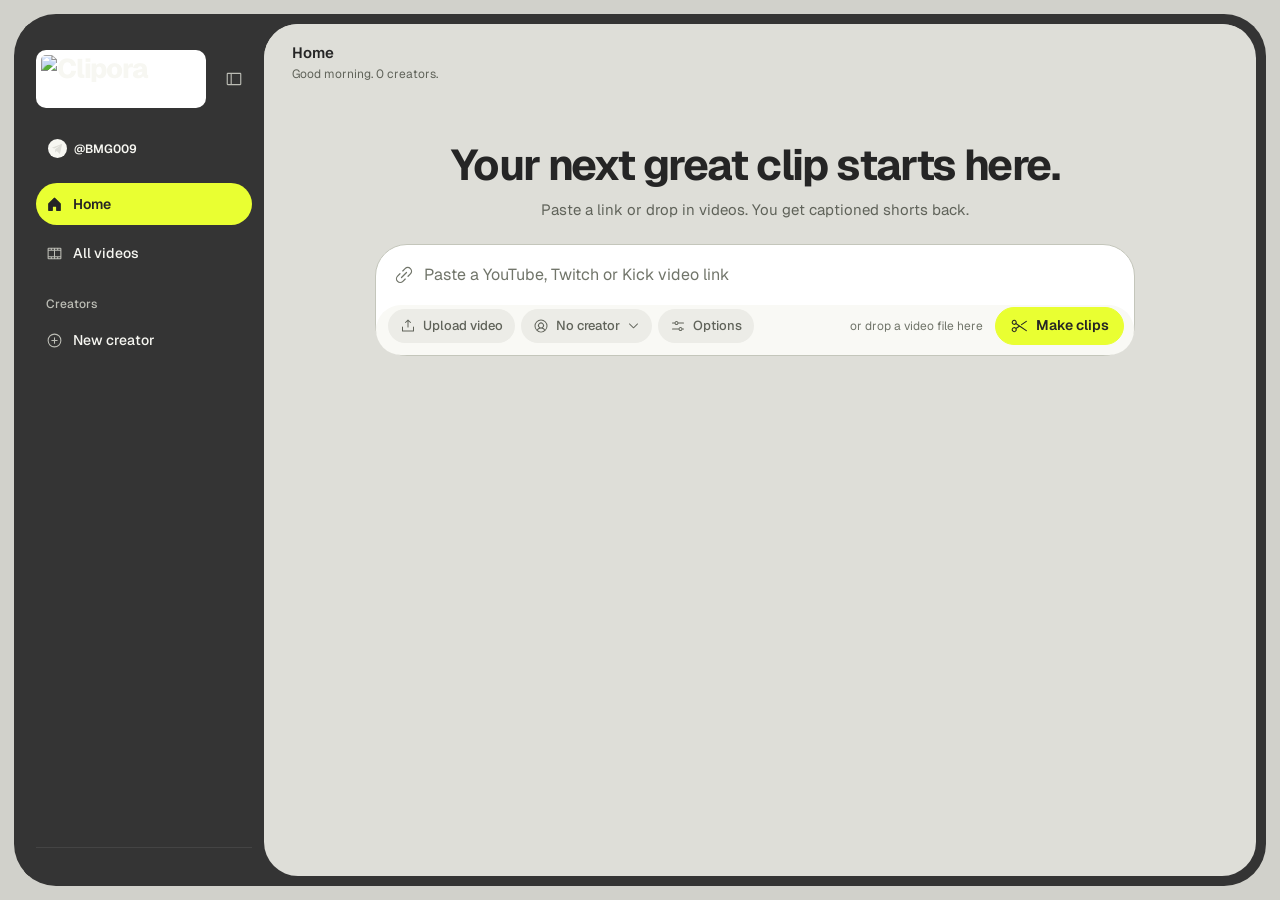
==== commit 194b88a8: "Apply Clipora logo across website pages" ====
--- a/web/index.html
+++ b/web/index.html
@@ -843,7 +843,7 @@
 <body>
 <div class="app" id="app">
   <aside class="side" aria-label="Sidebar">
-    <div class="side-head"><span class="clipora-brand" aria-label="Clipora"><svg viewBox="0 0 64 64" aria-hidden="true"><rect x="3" y="3" width="49" height="49" rx="14" fill="currentColor"/><rect x="13" y="13" width="48" height="48" rx="14" fill="#252525" stroke="#deded8" stroke-width="3"/><path d="M21 60h26c8 0 13-5 13-13V28Z" fill="#e9ff32"/><path d="M29 26c0-2 2-3 4-2l13 8c2 1 2 3 0 4l-13 8c-2 1-4 0-4-2Z" fill="#f7f7f2"/></svg><span>Clipora</span></span><img class="mark" src="/brand/favicon.svg" alt="Clipora">
+    <div class="side-head"><span class="clipora-brand" aria-label="Clipora"><img src="/brand/logo.png" alt="Clipora" width="170" height="58" style="width:170px;height:58px;object-fit:contain;background:#fff;border-radius:10px;padding:5px;box-sizing:border-box"></span><img class="mark" src="/brand/favicon.svg" alt="Clipora">
       <button class="icon-btn collapse" data-act="collapse" id="collapseBtn" aria-label="Collapse sidebar"></button></div>
     <a class="clipora-telegram" href="https://t.me/BMG009" target="_blank" rel="noopener noreferrer" aria-label="Contact BMG009 on Telegram"><svg viewBox="0 0 24 24" aria-hidden="true"><circle cx="12" cy="12" r="12" fill="currentColor"/><path d="m5 11 13-5-3 13-4-4-2 2v-4l7-5-8 4Z" fill="#deded8"/></svg>@BMG009</a><nav class="nav" id="nav" aria-label="Main"></nav>
     <div class="side-foot" id="foot"></div>
